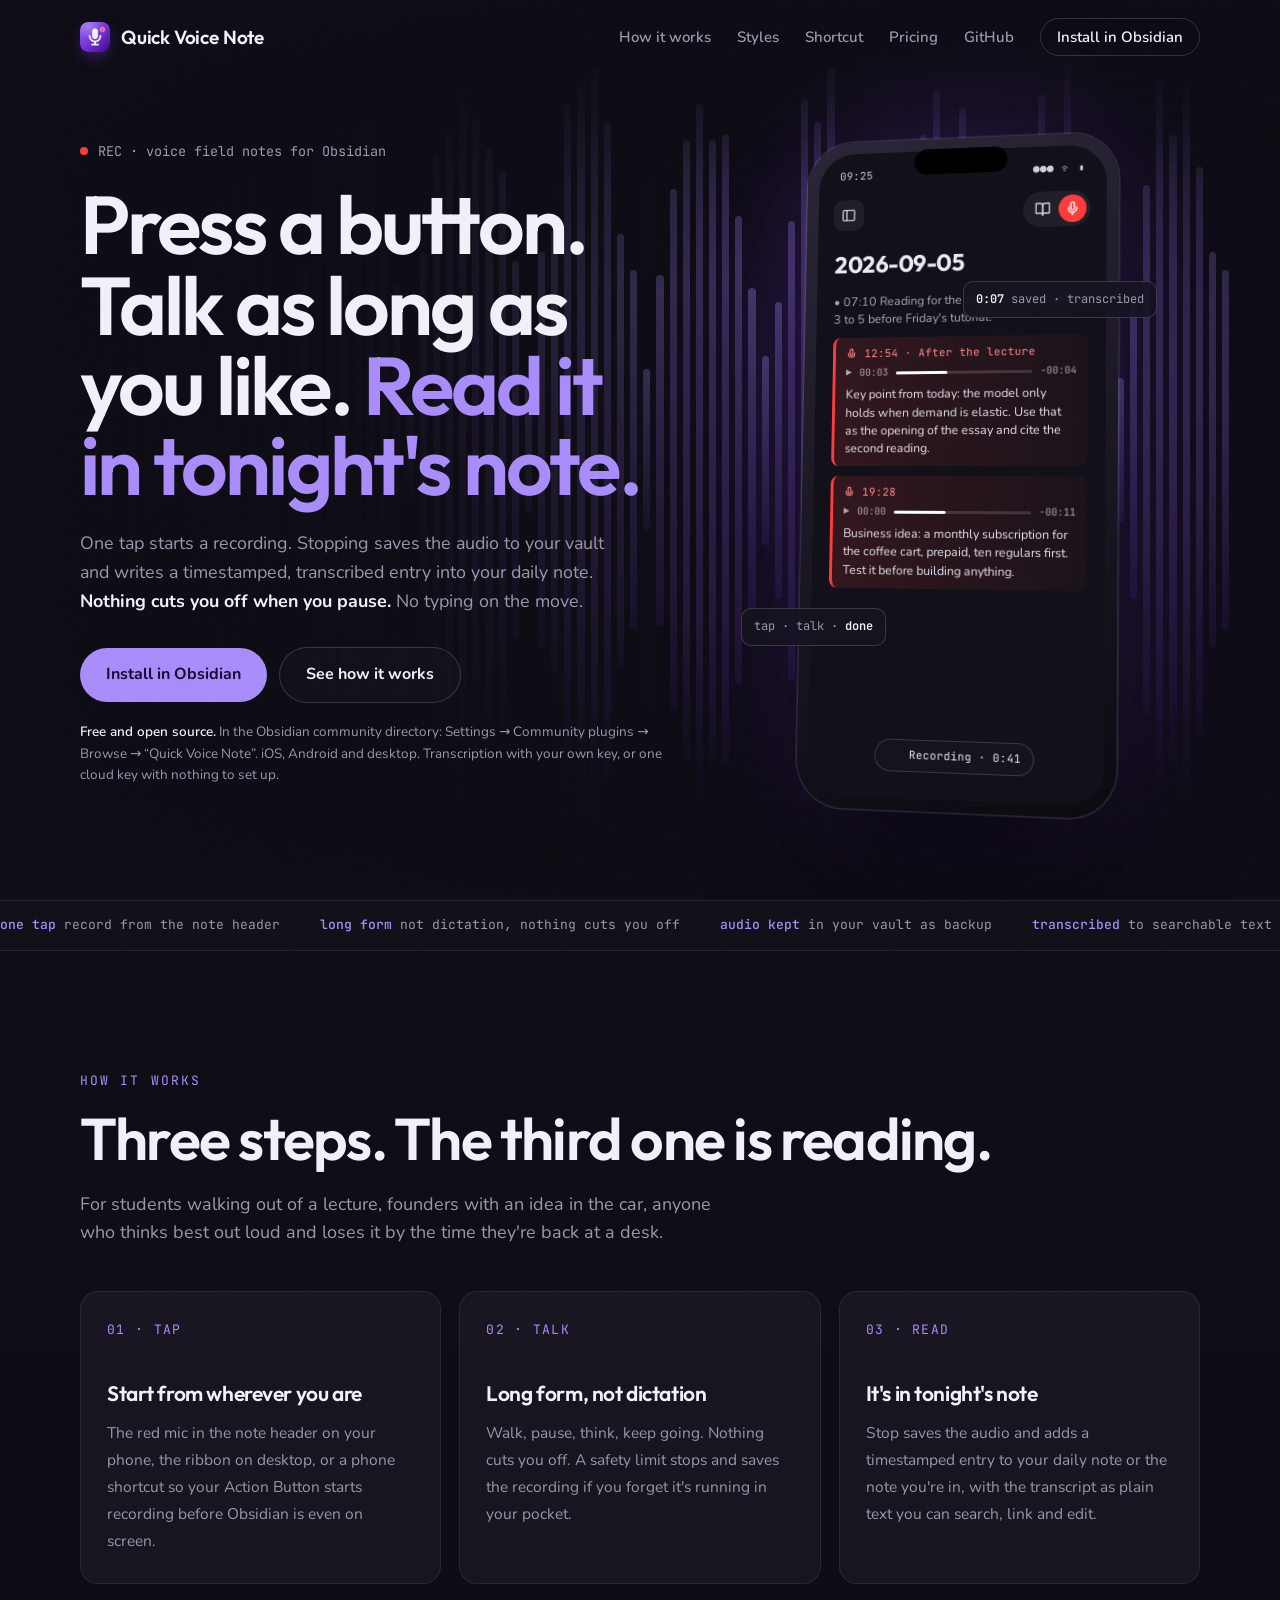
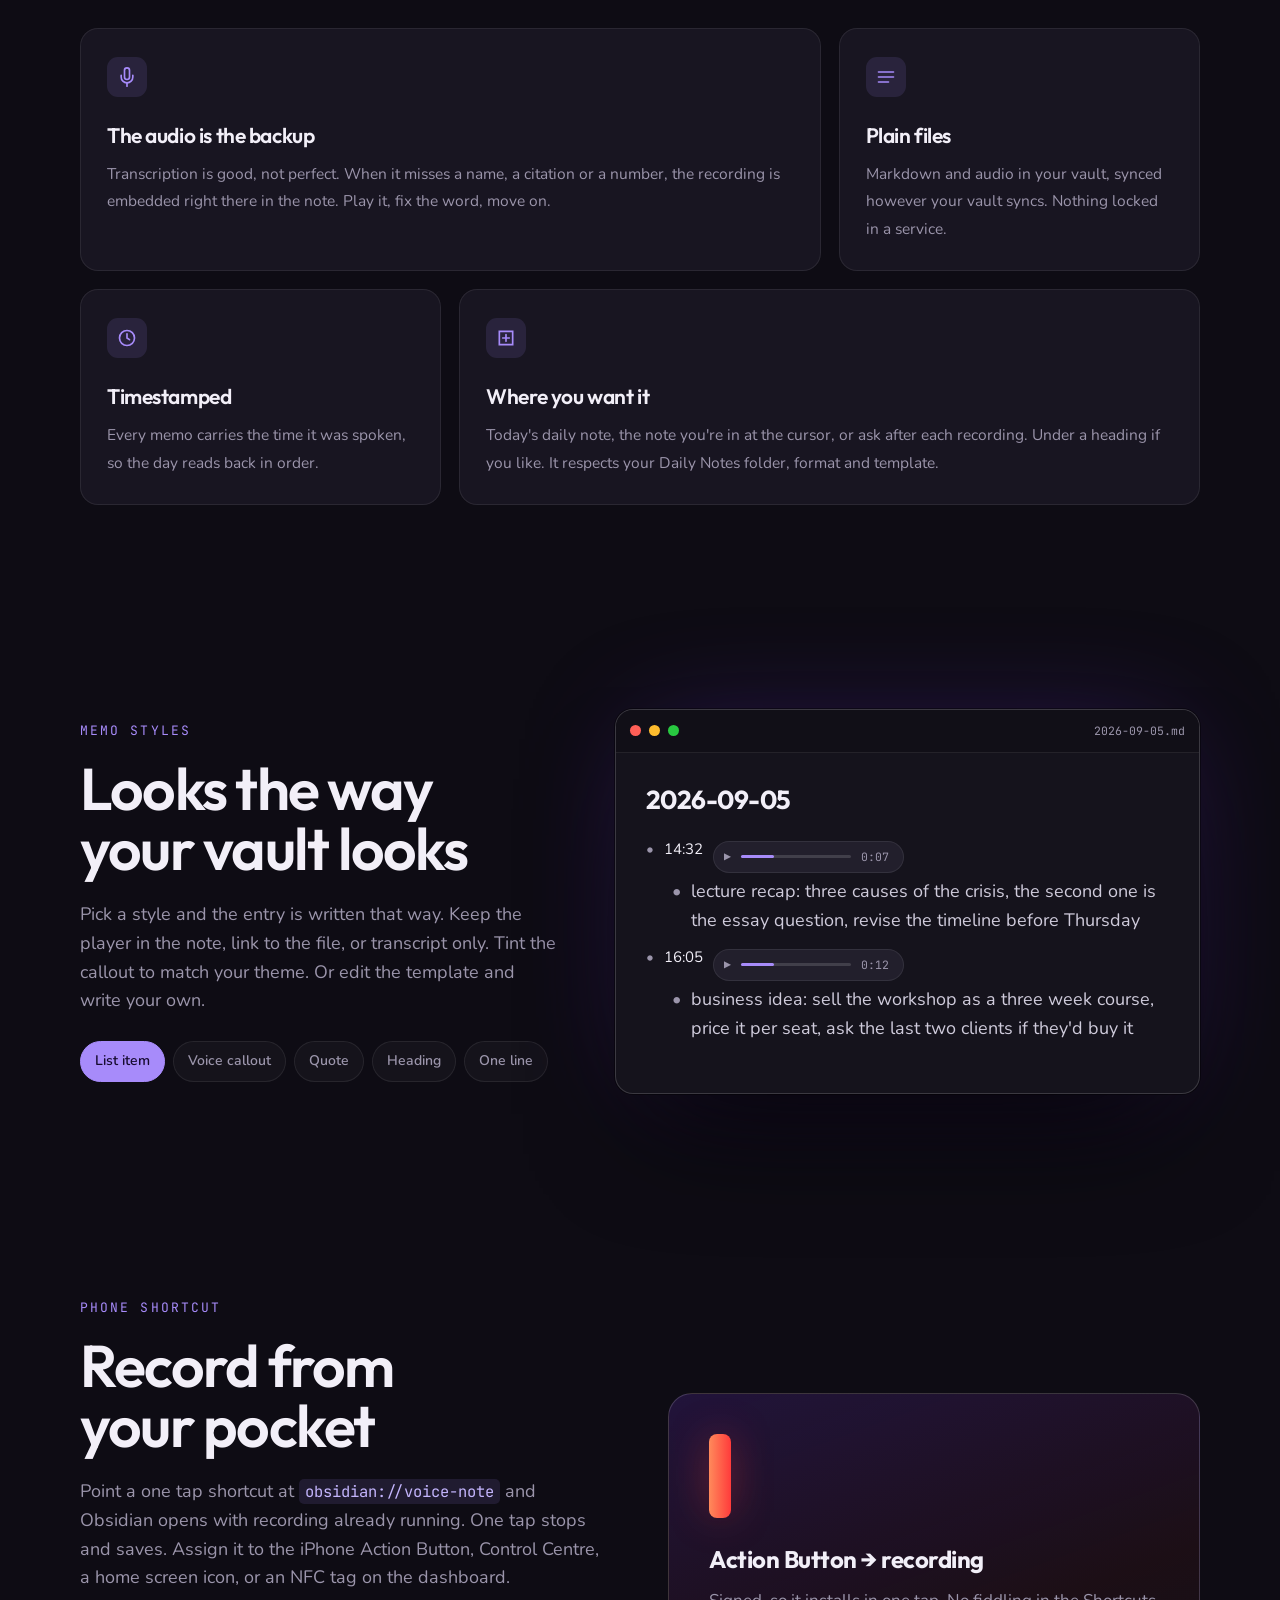
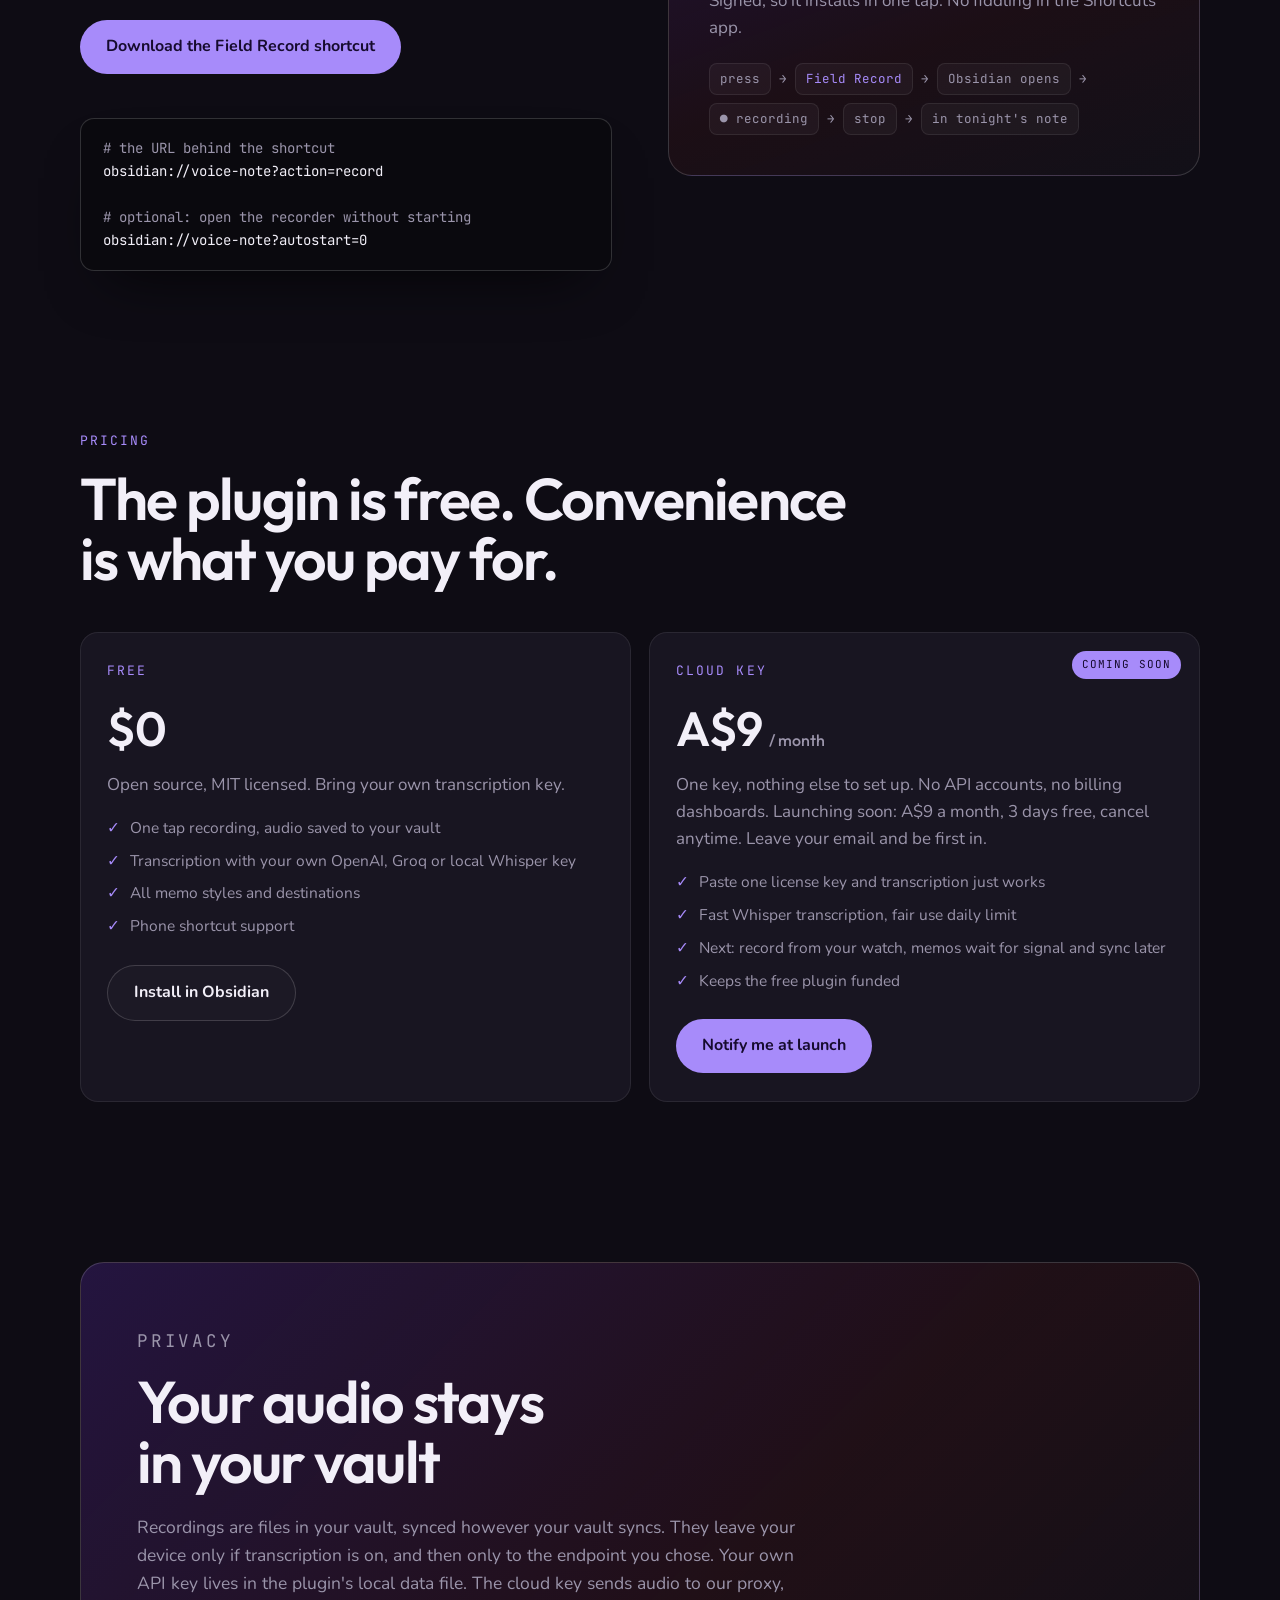
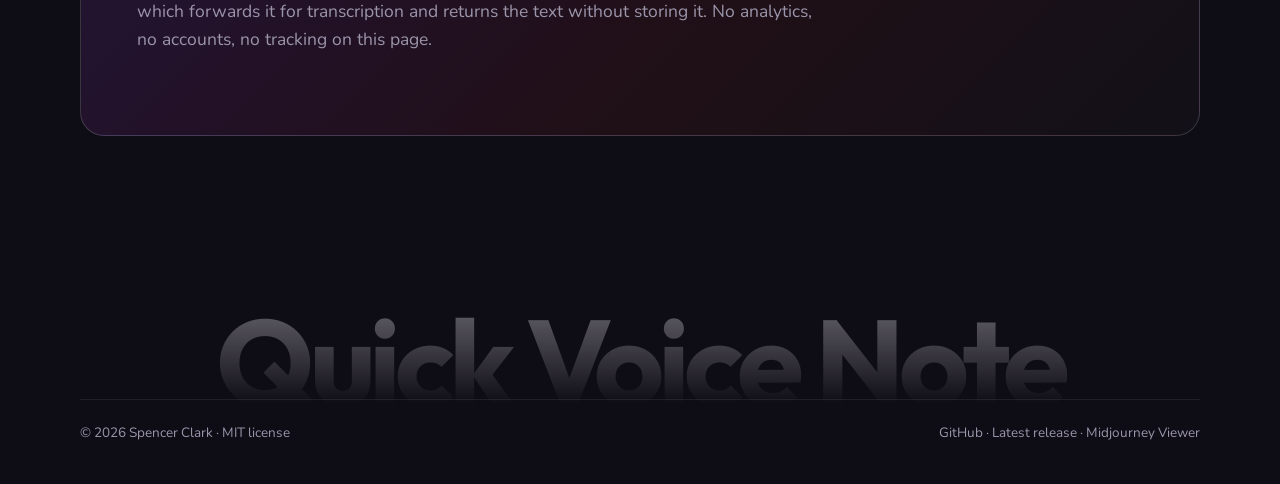
==== docs/index.html @ 40654254 "0.6.9: Cloud key shown as launching soon with a notify me signup Until the store is approved the tri" ====
<!doctype html>
<html lang="en">
<head>
<meta charset="utf-8">
<meta name="viewport" content="width=device-width, initial-scale=1">
<title>Quick Voice Note for Obsidian</title>
<meta name="description" content="Press a button, talk as long as you like, read it in tonight's note. Quick Voice Note records long voice memos into your Obsidian vault and turns them into readable text. For lecture recaps, study notes, business ideas and every thought that arrives away from your desk.">
<link rel="canonical" href="https://quickvoicenote.com/">
<link rel="icon" href="img/icon-64.png" type="image/png">
<link rel="apple-touch-icon" href="img/icon-256.png">
<meta property="og:title" content="Quick Voice Note">
<meta property="og:description" content="Press a button. Talk as long as you like. Read it in tonight's note. Voice field notes for Obsidian.">
<meta property="og:url" content="https://quickvoicenote.com/">
<meta property="og:image" content="https://quickvoicenote.com/img/icon-512.png">
<meta property="og:type" content="website">
<meta name="theme-color" content="#0e0c14">
<link rel="preconnect" href="https://fonts.googleapis.com">
<link rel="preconnect" href="https://fonts.gstatic.com" crossorigin>
<link rel="stylesheet" href="https://fonts.googleapis.com/css2?family=Outfit:wght@500;600;700&family=Nunito:wght@400;600;700&family=JetBrains+Mono:wght@400;500&display=swap">
<style>
  :root {
    --ground: #0e0c14; --ground-2: #16131f;
    --surface: rgba(30, 26, 40, .72);
    --line: rgba(255,255,255,.08); --line-strong: rgba(255,255,255,.16);
    --text: #f2eff8; --muted: #9b95ab;
    --accent: #a78bfa; --accent-2: #c4b5fd; --accent-ink: #160b2e;
    --violet: #7c3aed; --rec: #ff3b3b; --rec-soft: rgba(255,59,59,.14);
    --chip: #f0b8c4; --chip-bg: rgba(240,184,196,.10);
    --display: "Outfit", "Nunito", system-ui, sans-serif;
    --body: "Nunito", system-ui, sans-serif;
    --mono: "JetBrains Mono", ui-monospace, monospace;
    --ease: cubic-bezier(.16, 1, .3, 1);
  }
  * { box-sizing: border-box; }
  html { scroll-behavior: smooth; }
  body { margin: 0; background: var(--ground); color: var(--text); font-family: var(--body); font-size: 17px; line-height: 1.6; overflow-x: hidden; }
  a { color: var(--accent); text-underline-offset: 3px; }
  a:focus-visible, button:focus-visible { outline: 2px solid var(--accent); outline-offset: 3px; border-radius: 2px; }
  ::selection { background: var(--accent); color: var(--accent-ink); }
  .wrap { width: min(1120px, 100% - 48px); margin: 0 auto; }
  code { font-family: var(--mono); font-size: .86em; color: var(--accent-2); background: rgba(167,139,250,.12); padding: 2px 6px; border-radius: 5px; }

  .grain { position: fixed; inset: -50%; width: 200%; height: 200%; pointer-events: none; z-index: 60; opacity: .06; mix-blend-mode: overlay;
    background-image: url("data:image/svg+xml,%3Csvg xmlns='http://www.w3.org/2000/svg' width='300' height='300'%3E%3Cfilter id='n'%3E%3CfeTurbulence type='fractalNoise' baseFrequency='.9' numOctaves='2' stitchTiles='stitch'/%3E%3C/filter%3E%3Crect width='100%25' height='100%25' filter='url(%23n)'/%3E%3C/svg%3E");
    animation: grain 1.2s steps(6) infinite; }
  @keyframes grain { 0% { transform: translate(0,0) } 20% { transform: translate(-3%,2%) } 40% { transform: translate(2%,-4%) } 60% { transform: translate(-4%,-1%) } 80% { transform: translate(3%,3%) } 100% { transform: translate(0,0) } }
  .glow { position: fixed; left: 0; top: 0; width: 760px; height: 760px; pointer-events: none; z-index: 0; border-radius: 50%;
    background: radial-gradient(closest-side, rgba(124,58,237,.16), rgba(124,58,237,.05) 45%, transparent 70%); will-change: transform; }

  nav { position: fixed; top: 0; left: 0; right: 0; z-index: 50; padding: 22px 0; transition: padding .3s var(--ease), background .3s; }
  nav.scrolled { padding: 12px 0; background: rgba(14,12,20,.72); backdrop-filter: blur(14px); -webkit-backdrop-filter: blur(14px); border-bottom: 1px solid var(--line); }
  nav .wrap { display: flex; justify-content: space-between; align-items: center; gap: 16px; }
  .mark { display: flex; align-items: center; gap: 11px; font-family: var(--display); font-weight: 600; font-size: 19px; color: var(--text); text-decoration: none; letter-spacing: -0.01em; }
  .mark img { width: 30px; height: 30px; border-radius: 8px; box-shadow: 0 6px 18px -6px rgba(124,58,237,.8); }
  nav ul { display: flex; gap: 26px; margin: 0; padding: 0; list-style: none; font-size: 15px; font-weight: 600; }
  nav ul a { color: var(--muted); text-decoration: none; transition: color .2s; }
  nav ul a:hover { color: var(--text); }
  nav ul .cta a { color: var(--text); border: 1px solid var(--line-strong); padding: 8px 16px; border-radius: 999px; }
  @media (max-width: 720px) { nav ul li:not(.cta) { display: none; } }

  /* ---- hero ---- */
  .hero { position: relative; min-height: 100svh; display: grid; align-items: center; overflow: hidden; padding: 120px 0 80px; isolation: isolate; }
  .hero .wrap { position: relative; z-index: 3; display: grid; grid-template-columns: 1.1fr .9fr; gap: 40px; align-items: center; }
  .promptbar { display: flex; align-items: center; gap: 10px; font-family: var(--mono); font-size: 13.5px; color: var(--muted); margin: 0 0 22px; opacity: 0; animation: fade 1s var(--ease) .1s forwards; }
  .promptbar .dot { width: 8px; height: 8px; border-radius: 50%; background: var(--rec); box-shadow: 0 0 0 0 rgba(255,59,59,.6); animation: pulse 1.6s ease-out infinite; }
  @keyframes pulse { 70% { box-shadow: 0 0 0 10px rgba(255,59,59,0); } 100% { box-shadow: 0 0 0 0 rgba(255,59,59,0); } }
  h1 { font-family: var(--display); font-weight: 600; letter-spacing: -0.035em; font-size: clamp(42px, 6.4vw, 84px); line-height: .98; margin: 0 0 24px; text-wrap: balance; }
  h1 .w { display: inline-block; opacity: 0; transform: translateY(.6em) rotate(2deg); transform-origin: 0 100%; animation: word .9s var(--ease) forwards; }
  h1 .w.v { color: var(--accent); }
  @keyframes word { to { opacity: 1; transform: none; } }
  @keyframes fade { to { opacity: 1; } }
  .lede { max-width: 30em; color: var(--muted); font-size: clamp(17px, 1.4vw, 20px); margin: 0 0 32px; opacity: 0; animation: fade 1s var(--ease) .6s forwards; }
  .lede strong { color: var(--text); font-weight: 700; }
  .cta-row { display: flex; flex-wrap: wrap; gap: 12px; align-items: center; opacity: 0; animation: fade 1s var(--ease) .75s forwards; }
  .btn { position: relative; display: inline-flex; align-items: center; gap: 10px; text-decoration: none; border-radius: 999px; padding: 14px 26px; font-weight: 700; font-size: 16px; transition: background .2s, color .2s, border-color .2s, box-shadow .3s, transform .3s var(--ease); }
  .btn:hover { transform: translateY(-1px); }
  .btn-accent { background: var(--accent); color: var(--accent-ink); }
  .btn-accent:hover { background: var(--accent-2); box-shadow: 0 10px 40px -10px rgba(167,139,250,.7); }
  .btn-ghost { color: var(--text); border: 1px solid var(--line-strong); background: rgba(255,255,255,.02); }
  .btn-ghost:hover { border-color: rgba(255,255,255,.35); background: rgba(255,255,255,.05); }
  .hero-note { margin-top: 18px; font-size: 13.5px; color: var(--muted); opacity: 0; animation: fade 1s var(--ease) 1s forwards; }
  .hero-note b { color: var(--text); font-weight: 600; }

  /* waveform backdrop */
  .wave { position: absolute; inset: 0; z-index: 1; pointer-events: none; display: flex; align-items: center; gap: 6px; padding: 0 4vw; opacity: .55;
    -webkit-mask-image: radial-gradient(ellipse 75% 65% at 62% 50%, #000 30%, transparent 78%); mask-image: radial-gradient(ellipse 75% 65% at 62% 50%, #000 30%, transparent 78%); }
  .wave i { flex: 1; height: 12%; border-radius: 999px; background: linear-gradient(180deg, rgba(167,139,250,.9), rgba(124,58,237,.35)); transform-origin: center; animation: bar 2.4s ease-in-out infinite; }
  @keyframes bar { 0%, 100% { transform: scaleY(.3); } 50% { transform: scaleY(1); } }
  .hero-fade { position: absolute; inset: 0; z-index: 2; pointer-events: none;
    background: linear-gradient(90deg, var(--ground) 0%, rgba(14,12,20,.92) 30%, rgba(14,12,20,.3) 60%, rgba(14,12,20,.1) 100%), linear-gradient(180deg, var(--ground) 0%, transparent 20%, transparent 78%, var(--ground) 100%); }

  /* phone */
  .phone-wrap { position: relative; justify-self: center; opacity: 0; animation: fade 1.2s var(--ease) .5s forwards; }
  .phone { position: relative; width: 320px; aspect-ratio: 9 / 19; border-radius: 48px; padding: 12px; background: linear-gradient(160deg, #2a2536, #0b0a10);
    box-shadow: 0 0 0 1.5px rgba(255,255,255,.12), 0 80px 140px -50px rgba(0,0,0,.95), 0 0 160px -40px rgba(124,58,237,.55);
    transform: perspective(1400px) rotateY(-10deg) rotateX(4deg); transition: transform 1s var(--ease); }
  .phone-wrap:hover .phone { transform: perspective(1400px) rotateY(0) rotateX(0); }
  .screen { position: absolute; inset: 12px; border-radius: 38px; overflow: hidden; background: #111018; color: #ece9f4; font-size: 13px; line-height: 1.45; }
  .notch { position: absolute; top: 10px; left: 50%; transform: translateX(-50%); width: 96px; height: 26px; border-radius: 999px; background: #000; z-index: 3; }
  .status { display: flex; justify-content: space-between; padding: 16px 22px 0; font-family: var(--mono); font-size: 11px; color: #cfcbdb; }
  .bar2 { display: flex; justify-content: space-between; align-items: center; padding: 14px 16px 6px; }
  .bar2 .sq { width: 32px; height: 32px; border-radius: 10px; background: rgba(255,255,255,.06); display: grid; place-items: center; color: #cfcbdb; }
  .bar2 .pill { display: flex; align-items: center; gap: 8px; padding: 4px 4px 4px 12px; border-radius: 999px; background: rgba(255,255,255,.06); }
  .bar2 .pill svg { width: 16px; height: 16px; color: #cfcbdb; }
  .bar2 .mic { width: 28px; height: 28px; border-radius: 50%; background: var(--rec); display: grid; place-items: center; box-shadow: 0 0 0 0 rgba(255,59,59,.55); animation: pulse 1.8s ease-out infinite; }
  .bar2 .mic svg { width: 14px; height: 14px; color: #fff; }
  .note { padding: 6px 18px 20px; }
  .note h4 { font-family: var(--display); font-size: 24px; margin: 4px 0 12px; letter-spacing: -0.02em; }
  .line { color: #a9a4b8; font-size: 12.5px; margin-bottom: 8px; }
  .memo { border-left: 3px solid var(--rec); background: linear-gradient(90deg, rgba(255,59,59,.14), rgba(255,59,59,.04)); border-radius: 8px; padding: 9px 11px; margin: 10px 0; }
  .memo .t { display: flex; gap: 8px; align-items: center; font-family: var(--mono); font-size: 11px; color: #ff8a8a; margin-bottom: 4px; }
  .memo .t svg { width: 11px; height: 11px; }
  .player { display: flex; align-items: center; gap: 8px; font-family: var(--mono); font-size: 10px; color: #a9a4b8; margin: 4px 0 6px; }
  .player .trk { flex: 1; height: 3px; border-radius: 2px; background: rgba(255,255,255,.14); position: relative; }
  .player .trk::before { content: ""; position: absolute; left: 0; top: 0; bottom: 0; width: 38%; background: #fff; border-radius: 2px; }
  .memo p { margin: 0; font-size: 12.5px; color: #e6e2f0; }
  .toast { position: absolute; left: 50%; bottom: 26px; transform: translateX(-50%); white-space: nowrap; font-family: var(--mono); font-size: 11px; color: #ece9f4; background: rgba(20,18,28,.9); border: 1px solid var(--line-strong); padding: 7px 12px; border-radius: 999px; backdrop-filter: blur(8px); display: flex; gap: 8px; align-items: center; }
  .toast .eq { display: inline-flex; gap: 2px; align-items: flex-end; height: 10px; }
  .toast .eq i { width: 2px; background: var(--rec); border-radius: 1px; animation: eq .8s ease-in-out infinite; }
  .toast .eq i:nth-child(2) { animation-delay: .15s } .toast .eq i:nth-child(3) { animation-delay: .3s } .toast .eq i:nth-child(4) { animation-delay: .45s }
  @keyframes eq { 0%, 100% { height: 3px } 50% { height: 10px } }
  .float { position: absolute; z-index: 2; font-family: var(--mono); font-size: 12px; color: var(--muted); background: rgba(22,19,31,.85); border: 1px solid var(--line-strong); padding: 8px 12px; border-radius: 10px; backdrop-filter: blur(10px); box-shadow: 0 20px 40px -20px rgba(0,0,0,.8); animation: bob 6s ease-in-out infinite; }
  .float b { color: var(--text); font-weight: 600; }
  .float.a { right: -40px; top: 22%; animation-delay: -2s; }
  .float.b { left: -56px; bottom: 24%; }
  @keyframes bob { 50% { transform: translateY(-8px); } }

  .ticker { position: relative; z-index: 3; border-top: 1px solid var(--line); border-bottom: 1px solid var(--line); background: rgba(255,255,255,.015); overflow: hidden; padding: 14px 0; }
  .ticker .track { display: flex; gap: 40px; width: max-content; animation: ticker 44s linear infinite; }
  .ticker:hover .track { animation-play-state: paused; }
  .ticker span { font-family: var(--mono); font-size: 13px; color: var(--muted); white-space: nowrap; }
  .ticker span b { color: var(--accent); font-weight: 500; }
  @keyframes ticker { to { transform: translateX(-50%); } }

  section { position: relative; z-index: 3; padding: 120px 0 40px; }
  .kicker { font-family: var(--mono); font-size: 13px; letter-spacing: .16em; text-transform: uppercase; color: var(--accent); margin: 0 0 16px; }
  h2 { font-family: var(--display); font-weight: 600; letter-spacing: -0.03em; font-size: clamp(34px, 4.6vw, 60px); line-height: 1.02; margin: 0 0 22px; text-wrap: balance; }
  .sub { color: var(--muted); max-width: 36em; font-size: 18px; margin: 0; }
  .reveal { opacity: 0; transform: translateY(28px); transition: opacity .9s var(--ease), transform .9s var(--ease); }
  .reveal.in { opacity: 1; transform: none; }
  .reveal[data-delay="1"] { transition-delay: .1s } .reveal[data-delay="2"] { transition-delay: .2s } .reveal[data-delay="3"] { transition-delay: .3s } .reveal[data-delay="4"] { transition-delay: .4s }

  .card { position: relative; padding: 28px 26px; border-radius: 18px; background: var(--surface); border: 1px solid var(--line); backdrop-filter: blur(12px); -webkit-backdrop-filter: blur(12px); overflow: hidden; transition: transform .5s var(--ease); }
  .card::before { content: ""; position: absolute; inset: -1px; border-radius: inherit; padding: 1px; pointer-events: none;
    background: linear-gradient(140deg, rgba(167,139,250,.8), transparent 40%, transparent 60%, rgba(255,59,59,.5));
    -webkit-mask: linear-gradient(#000 0 0) content-box, linear-gradient(#000 0 0); -webkit-mask-composite: xor; mask-composite: exclude; opacity: 0; transition: opacity .4s; }
  .card:hover { transform: translateY(-4px); }
  .card:hover::before { opacity: 1; }
  .card .ico { width: 40px; height: 40px; border-radius: 11px; display: grid; place-items: center; background: rgba(167,139,250,.12); color: var(--accent); margin-bottom: 22px; }
  .card .ico svg { width: 20px; height: 20px; }
  .card b { display: block; font-family: var(--display); font-weight: 600; font-size: 21px; letter-spacing: -0.02em; margin-bottom: 8px; }
  .card span { color: var(--muted); font-size: 15.5px; }
  .features { display: grid; grid-template-columns: repeat(3, 1fr); gap: 18px; margin-top: 44px; }
  .features .card.wide { grid-column: span 2; }

  /* styles showcase */
  .showcase { display: grid; grid-template-columns: .9fr 1.1fr; gap: 56px; align-items: center; margin-top: 44px; }
  .tabs { display: flex; flex-wrap: wrap; gap: 8px; margin: 26px 0 0; padding: 0; list-style: none; }
  .tabs button { font: inherit; font-weight: 600; font-size: 14px; color: var(--muted); background: rgba(255,255,255,.03); border: 1px solid var(--line); padding: 8px 14px; border-radius: 999px; cursor: pointer; transition: all .2s; }
  .tabs button:hover { color: var(--text); border-color: var(--line-strong); }
  .tabs button.on { color: var(--accent-ink); background: var(--accent); border-color: var(--accent); }
  .app { position: relative; border-radius: 18px; overflow: hidden; background: #15131c; border: 1px solid var(--line-strong);
    box-shadow: 0 60px 120px -40px rgba(0,0,0,.9), 0 0 0 1px rgba(0,0,0,.4), 0 0 120px -30px rgba(124,58,237,.35);
    transform: perspective(1400px) rotateY(-6deg) rotateX(2deg); transition: transform 1s var(--ease); }
  .app:hover { transform: perspective(1400px) rotateY(0) rotateX(0); }
  .app .bar { display: flex; align-items: center; gap: 8px; padding: 12px 14px; border-bottom: 1px solid var(--line); background: #110f17; }
  .app .bar i { width: 11px; height: 11px; border-radius: 50%; display: block; }
  .app .bar i:nth-child(1) { background: #ff5f57 } .app .bar i:nth-child(2) { background: #febc2e } .app .bar i:nth-child(3) { background: #28c840 }
  .app .bar span { margin-left: auto; font-family: var(--mono); font-size: 11.5px; color: var(--muted); }
  .app .doc { padding: 26px 30px 30px; min-height: 340px; font-size: 15px; line-height: 1.6; }
  .app .doc h5 { font-family: var(--display); font-size: 26px; margin: 0 0 16px; letter-spacing: -0.02em; }
  .pane { display: none; } .pane.on { display: block; animation: fade .5s var(--ease) forwards; }
  .li { display: flex; gap: 10px; } .li::before { content: "•"; color: var(--muted); }
  .li.sub { margin-left: 26px; color: #cfcbdb; }
  .aud { display: inline-flex; align-items: center; gap: 10px; background: #221f2c; border: 1px solid var(--line); border-radius: 999px; padding: 6px 14px 6px 10px; font-family: var(--mono); font-size: 11.5px; color: var(--muted); vertical-align: middle; margin: 4px 0; }
  .aud .trk { width: 110px; height: 3px; border-radius: 2px; background: rgba(255,255,255,.14); position: relative; }
  .aud .trk::before { content: ""; position: absolute; left: 0; top: 0; bottom: 0; width: 30%; background: var(--accent); border-radius: 2px; }
  .callout { border-left: 3px solid var(--rec); background: var(--rec-soft); border-radius: 8px; padding: 12px 16px; }
  .callout .ct { display: flex; align-items: center; gap: 8px; color: #ff8a8a; font-weight: 700; margin-bottom: 6px; }
  .callout .ct svg { width: 16px; height: 16px; }
  .quote { border-left: 3px solid var(--accent); padding-left: 16px; color: #d6d2e2; }
  .hd { font-family: var(--display); font-size: 20px; margin: 0 0 8px; }
  .muted { color: var(--muted); }

  .steps { display: grid; grid-template-columns: repeat(3, 1fr); gap: 18px; margin-top: 44px; }
  .steps .n { font-family: var(--mono); font-size: 13px; color: var(--accent); letter-spacing: .1em; margin-bottom: 36px; }
  pre { margin: 44px 0 0; background: #0a090e; border: 1px solid var(--line-strong); border-radius: 14px; padding: 18px 22px; overflow-x: auto; font-family: var(--mono); font-size: 14px; line-height: 1.65; color: var(--text); box-shadow: 0 30px 60px -30px rgba(0,0,0,.8); }
  pre .c { color: var(--muted); } pre .k { color: var(--accent-2); }

  /* shortcut */
  .split { display: grid; grid-template-columns: 1fr 1fr; gap: 56px; align-items: center; margin-top: 44px; }
  .button-card { position: relative; border-radius: 24px; padding: 40px; background: linear-gradient(160deg, rgba(124,58,237,.18), rgba(255,59,59,.06) 60%, rgba(255,255,255,.02)); border: 1px solid var(--line-strong); overflow: hidden; }
  .button-card .ab { width: 22px; height: 84px; border-radius: 8px; background: linear-gradient(90deg, #ff8a5b, #ff3b3b); box-shadow: 0 0 40px -6px rgba(255,59,59,.8); margin-bottom: 22px; }
  .button-card b { display: block; font-family: var(--display); font-size: 24px; letter-spacing: -0.02em; margin-bottom: 8px; }
  .button-card p { color: var(--muted); margin: 0 0 22px; }
  .chain { display: flex; flex-wrap: wrap; gap: 8px; align-items: center; font-family: var(--mono); font-size: 12.5px; color: var(--muted); }
  .chain span { background: rgba(255,255,255,.04); border: 1px solid var(--line); padding: 5px 10px; border-radius: 8px; }
  .chain em { font-style: normal; color: var(--accent); }

  /* pricing */
  .plans { display: grid; grid-template-columns: 1fr 1fr; gap: 18px; margin-top: 44px; }
  .plan .price { font-family: var(--display); font-size: 48px; font-weight: 600; letter-spacing: -0.03em; margin: 8px 0 4px; }
  .plan .price small { font-size: 16px; font-weight: 500; color: var(--muted); letter-spacing: 0; }
  .plan ul { padding-left: 0; list-style: none; margin: 18px 0 26px; color: var(--muted); font-size: 15.5px; }
  .plan li { display: flex; gap: 10px; margin: 8px 0; }
  .plan li::before { content: "✓"; color: var(--accent); font-weight: 700; }
  .plan.soon::before { opacity: 1; }
  .badge, .card span.badge { position: absolute; top: 18px; right: 18px; font-family: var(--mono); font-size: 11px; letter-spacing: .1em; text-transform: uppercase; color: var(--accent-ink); background: var(--accent); padding: 5px 10px; border-radius: 999px; }

  .support { position: relative; overflow: hidden; border-radius: 24px; padding: 64px 56px; background: linear-gradient(135deg, rgba(124,58,237,.2), rgba(255,59,59,.08) 60%, rgba(255,255,255,.02)); border: 1px solid var(--line-strong); }
  .support .inner { max-width: 40em; position: relative; }
  .support p { color: var(--muted); font-size: 17.5px; }

  footer { position: relative; z-index: 3; margin-top: 120px; padding: 0 0 40px; overflow: hidden; }
  footer .big { font-family: var(--display); font-weight: 700; letter-spacing: -0.05em; line-height: .85; font-size: clamp(40px, 9.5vw, 150px); margin: 0; white-space: nowrap; text-align: center;
    background: linear-gradient(180deg, rgba(242,239,248,.35), rgba(242,239,248,0) 92%); -webkit-background-clip: text; background-clip: text; color: transparent; transform: translateY(14%); }
  footer .row { display: flex; flex-wrap: wrap; gap: 8px 28px; justify-content: space-between; color: var(--muted); font-size: 13.5px; border-top: 1px solid var(--line); padding-top: 22px; }
  footer a { color: var(--muted); text-decoration: none; }
  footer a:hover { color: var(--text); }

  @media (max-width: 900px) {
    .hero .wrap { grid-template-columns: 1fr; gap: 56px; }
    .phone { transform: none; width: 280px; }
    .float.a { right: -8px; } .float.b { left: -8px; }
    .features, .steps, .plans { grid-template-columns: 1fr; }
    .features .card.wide { grid-column: auto; }
    .showcase, .split { grid-template-columns: 1fr; gap: 40px; }
    .app { transform: none; }
    .support { padding: 44px 28px; }
    .hero-fade { background: linear-gradient(180deg, var(--ground) 0%, rgba(14,12,20,.85) 40%, rgba(14,12,20,.8) 100%); }
  }
  @media (prefers-reduced-motion: reduce) {
    html { scroll-behavior: auto; }
    .grain, .ticker .track, .wave i, .toast .eq i, .float, .promptbar .dot, .bar2 .mic { animation: none !important; }
    h1 .w, .promptbar, .lede, .cta-row, .hero-note, .phone-wrap { animation: none !important; opacity: 1; transform: none; }
    .reveal { opacity: 1; transform: none; transition: none; }
    .glow { display: none !important; }
    .phone, .app { transform: none; }
  }
</style>
</head>
<body>
<div class="grain" aria-hidden="true"></div>
<div class="glow" id="glow" aria-hidden="true"></div>

<nav id="nav">
  <div class="wrap">
    <a class="mark" href="./"><img src="img/icon-64.png" alt="" width="30" height="30">Quick Voice Note</a>
    <ul>
      <li><a href="#how">How it works</a></li>
      <li><a href="#styles">Styles</a></li>
      <li><a href="#shortcut">Shortcut</a></li>
      <li><a href="#pricing">Pricing</a></li>
      <li><a href="https://github.com/spencer1975/quick-voice-note">GitHub</a></li>
      <li class="cta"><a href="obsidian://show-plugin?id=quick-voice-note">Install in Obsidian</a></li>
    </ul>
  </div>
</nav>

<header class="hero">
  <div class="wave" id="wave" aria-hidden="true"></div>
  <div class="hero-fade" aria-hidden="true"></div>
  <div class="wrap">
    <div class="hero-copy">
      <p class="promptbar"><span class="dot"></span> REC · voice field notes for Obsidian</p>
      <h1 id="headline">Press a button. Talk as long as you like. <span class="v">Read it in tonight's note.</span></h1>
      <p class="lede">One tap starts a recording. Stopping saves the audio to your vault and writes a timestamped, transcribed entry into your daily note. <strong>Nothing cuts you off when you pause.</strong> No typing on the move.</p>
      <div class="cta-row">
        <a class="btn btn-accent" href="obsidian://show-plugin?id=quick-voice-note">Install in Obsidian</a>
        <a class="btn btn-ghost" href="#how">See how it works</a>
      </div>
      <p class="hero-note"><b>Free and open source.</b> In the Obsidian community directory: Settings → Community plugins → Browse → “Quick Voice Note”. iOS, Android and desktop. Transcription with your own key, or one cloud key with nothing to set up.</p>
    </div>

    <div class="phone-wrap" aria-label="A daily note in Obsidian on a phone, recording in progress">
      <div class="float a"><b>0:07</b> saved · transcribed</div>
      <div class="float b">tap · talk · <b>done</b></div>
      <div class="phone">
        <div class="notch"></div>
        <div class="screen">
          <div class="status"><span>09:25</span><span>●●● ᯤ ▮</span></div>
          <div class="bar2">
            <div class="sq"><svg width="16" height="16" viewBox="0 0 24 24" fill="none" stroke="currentColor" stroke-width="2"><rect x="3" y="4" width="18" height="16" rx="2"/><path d="M9 4v16"/></svg></div>
            <div class="pill">
              <svg viewBox="0 0 24 24" fill="none" stroke="currentColor" stroke-width="2" stroke-linecap="round" stroke-linejoin="round"><path d="M2 3h6a4 4 0 0 1 4 4v14a3 3 0 0 0-3-3H2z"/><path d="M22 3h-6a4 4 0 0 0-4 4v14a3 3 0 0 1 3-3h7z"/></svg>
              <span class="mic"><svg viewBox="0 0 24 24" fill="none" stroke="currentColor" stroke-width="2.4" stroke-linecap="round" stroke-linejoin="round"><path d="M12 1a3 3 0 0 0-3 3v8a3 3 0 0 0 6 0V4a3 3 0 0 0-3-3z"/><path d="M19 10v2a7 7 0 0 1-14 0v-2"/><line x1="12" y1="19" x2="12" y2="23"/></svg></span>
            </div>
          </div>
          <div class="note">
            <h4>2026-09-05</h4>
            <div class="line">• 07:10 Reading for the assignment: chapters 3 to 5 before Friday's tutorial.</div>
            <div class="memo">
              <div class="t"><svg viewBox="0 0 24 24" fill="none" stroke="currentColor" stroke-width="2.4" stroke-linecap="round"><path d="M12 1a3 3 0 0 0-3 3v8a3 3 0 0 0 6 0V4a3 3 0 0 0-3-3z"/><path d="M19 10v2a7 7 0 0 1-14 0v-2"/></svg>12:54 · After the lecture</div>
              <div class="player">▶ <span>00:03</span><span class="trk"></span><span>-00:04</span></div>
              <p>Key point from today: the model only holds when demand is elastic. Use that as the opening of the essay and cite the second reading.</p>
            </div>
            <div class="memo">
              <div class="t"><svg viewBox="0 0 24 24" fill="none" stroke="currentColor" stroke-width="2.4" stroke-linecap="round"><path d="M12 1a3 3 0 0 0-3 3v8a3 3 0 0 0 6 0V4a3 3 0 0 0-3-3z"/><path d="M19 10v2a7 7 0 0 1-14 0v-2"/></svg>19:28</div>
              <div class="player">▶ <span>00:00</span><span class="trk"></span><span>-00:11</span></div>
              <p>Business idea: a monthly subscription for the coffee cart, prepaid, ten regulars first. Test it before building anything.</p>
            </div>
          </div>
          <div class="toast"><span class="eq"><i></i><i></i><i></i><i></i></span> Recording · 0:41</div>
        </div>
      </div>
    </div>
  </div>
</header>

<div class="ticker" aria-hidden="true">
  <div class="track" id="track">
    <span><b>one tap</b> record from the note header</span>
    <span><b>long form</b> not dictation, nothing cuts you off</span>
    <span><b>audio kept</b> in your vault as backup</span>
    <span><b>transcribed</b> to searchable text</span>
    <span><b>your note</b> daily note or the one you're in</span>
    <span><b>shortcut</b> Action Button, NFC, home screen</span>
    <span><b>open source</b> MIT, plain markdown</span>
  </div>
</div>

<section id="how">
  <div class="wrap">
    <p class="kicker reveal">How it works</p>
    <h2 class="reveal" data-delay="1">Three steps. The third one is reading.</h2>
    <p class="sub reveal" data-delay="2">For students walking out of a lecture, founders with an idea in the car, anyone who thinks best out loud and loses it by the time they're back at a desk.</p>
    <div class="steps">
      <div class="card reveal" data-delay="1"><div class="n">01 · TAP</div><b>Start from wherever you are</b><span>The red mic in the note header on your phone, the ribbon on desktop, or a phone shortcut so your Action Button starts recording before Obsidian is even on screen.</span></div>
      <div class="card reveal" data-delay="2"><div class="n">02 · TALK</div><b>Long form, not dictation</b><span>Walk, pause, think, keep going. Nothing cuts you off. A safety limit stops and saves the recording if you forget it's running in your pocket.</span></div>
      <div class="card reveal" data-delay="3"><div class="n">03 · READ</div><b>It's in tonight's note</b><span>Stop saves the audio and adds a timestamped entry to your daily note or the note you're in, with the transcript as plain text you can search, link and edit.</span></div>
    </div>
    <div class="features">
      <div class="card wide reveal" data-delay="1">
        <div class="ico"><svg viewBox="0 0 24 24" fill="none" stroke="currentColor" stroke-width="2" stroke-linecap="round"><path d="M12 1a3 3 0 0 0-3 3v8a3 3 0 0 0 6 0V4a3 3 0 0 0-3-3z"/><path d="M19 10v2a7 7 0 0 1-14 0v-2"/><line x1="12" y1="19" x2="12" y2="23"/></svg></div>
        <b>The audio is the backup</b>
        <span>Transcription is good, not perfect. When it misses a name, a citation or a number, the recording is embedded right there in the note. Play it, fix the word, move on.</span>
      </div>
      <div class="card reveal" data-delay="2">
        <div class="ico"><svg viewBox="0 0 24 24" fill="none" stroke="currentColor" stroke-width="2" stroke-linecap="round"><path d="M3 12h18"/><path d="M3 6h18"/><path d="M3 18h12"/></svg></div>
        <b>Plain files</b>
        <span>Markdown and audio in your vault, synced however your vault syncs. Nothing locked in a service.</span>
      </div>
      <div class="card reveal" data-delay="1">
        <div class="ico"><svg viewBox="0 0 24 24" fill="none" stroke="currentColor" stroke-width="2" stroke-linecap="round"><circle cx="12" cy="12" r="9"/><path d="M12 7v5l3 2"/></svg></div>
        <b>Timestamped</b>
        <span>Every memo carries the time it was spoken, so the day reads back in order.</span>
      </div>
      <div class="card wide reveal" data-delay="2">
        <div class="ico"><svg viewBox="0 0 24 24" fill="none" stroke="currentColor" stroke-width="2" stroke-linecap="round"><path d="M4 4h16v16H4z"/><path d="M8 12h8M12 8v8"/></svg></div>
        <b>Where you want it</b>
        <span>Today's daily note, the note you're in at the cursor, or ask after each recording. Under a heading if you like. It respects your Daily Notes folder, format and template.</span>
      </div>
    </div>
  </div>
</section>

<section id="styles">
  <div class="wrap">
    <div class="showcase">
      <div>
        <p class="kicker reveal">Memo styles</p>
        <h2 class="reveal" data-delay="1">Looks the way your vault looks</h2>
        <p class="sub reveal" data-delay="2">Pick a style and the entry is written that way. Keep the player in the note, link to the file, or transcript only. Tint the callout to match your theme. Or edit the template and write your own.</p>
        <ul class="tabs reveal" data-delay="3" role="tablist">
          <li><button class="on" data-pane="p-list">List item</button></li>
          <li><button data-pane="p-callout">Voice callout</button></li>
          <li><button data-pane="p-quote">Quote</button></li>
          <li><button data-pane="p-heading">Heading</button></li>
          <li><button data-pane="p-line">One line</button></li>
        </ul>
      </div>
      <div class="app reveal" data-delay="2">
        <div class="bar"><i></i><i></i><i></i><span>2026-09-05.md</span></div>
        <div class="doc">
          <h5>2026-09-05</h5>
          <div class="pane on" id="p-list">
            <div class="li">14:32 <span class="aud">▶ <span class="trk"></span> 0:07</span></div>
            <div class="li sub">lecture recap: three causes of the crisis, the second one is the essay question, revise the timeline before Thursday</div>
            <div class="li" style="margin-top:10px">16:05 <span class="aud">▶ <span class="trk"></span> 0:12</span></div>
            <div class="li sub">business idea: sell the workshop as a three week course, price it per seat, ask the last two clients if they'd buy it</div>
          </div>
          <div class="pane" id="p-callout">
            <div class="callout">
              <div class="ct"><svg viewBox="0 0 24 24" fill="none" stroke="currentColor" stroke-width="2.4" stroke-linecap="round"><path d="M12 1a3 3 0 0 0-3 3v8a3 3 0 0 0 6 0V4a3 3 0 0 0-3-3z"/><path d="M19 10v2a7 7 0 0 1-14 0v-2"/></svg>14:32 · Lecture recap</div>
              <div><span class="aud">▶ <span class="trk"></span> 0:07</span></div>
              <div>lecture recap: three causes of the crisis, the second one is the essay question, revise the timeline before Thursday</div>
            </div>
            <p class="muted" style="margin:14px 0 0;font-size:13.5px">Colour and wash are yours to choose in settings.</p>
          </div>
          <div class="pane" id="p-quote">
            <div class="quote"><b>14:32</b> Lecture recap<br><span class="aud">▶ <span class="trk"></span> 0:07</span><br><br>lecture recap: three causes of the crisis, the second one is the essay question, revise the timeline before Thursday</div>
          </div>
          <div class="pane" id="p-heading">
            <p class="hd">14:32 Lecture recap</p>
            <div><span class="aud">▶ <span class="trk"></span> 0:07</span></div>
            <p style="margin:12px 0 0">lecture recap: three causes of the crisis, the second one is the essay question, revise the timeline before Thursday</p>
          </div>
          <div class="pane" id="p-line">
            <div class="li">14:32 lecture recap: three causes of the crisis, the second one is the essay question, revise the timeline before Thursday <a href="#" onclick="return false" style="text-decoration:none">[[Voice 14-32-10.m4a]]</a></div>
            <div class="li">16:05 business idea: sell the workshop as a three week course, price it per seat, ask the last two clients if they'd buy it <a href="#" onclick="return false" style="text-decoration:none">[[Voice 16-05-41.m4a]]</a></div>
          </div>
        </div>
      </div>
    </div>
  </div>
</section>

<section id="shortcut">
  <div class="wrap">
    <div class="split">
      <div>
        <p class="kicker reveal">Phone shortcut</p>
        <h2 class="reveal" data-delay="1">Record from your pocket</h2>
        <p class="sub reveal" data-delay="2">Point a one tap shortcut at <code>obsidian://voice-note</code> and Obsidian opens with recording already running. One tap stops and saves. Assign it to the iPhone Action Button, Control Centre, a home screen icon, or an NFC tag on the dashboard.</p>
        <div class="cta-row reveal" data-delay="3" style="opacity:1;animation:none;margin-top:28px">
          <a class="btn btn-accent" href="field-record.shortcut">Download the Field Record shortcut</a>
        </div>
        <pre class="reveal" data-delay="3"><span class="c"># the URL behind the shortcut</span>
obsidian://voice-note?action=record

<span class="c"># optional: open the recorder without starting</span>
obsidian://voice-note?autostart=0</pre>
      </div>
      <div class="button-card reveal" data-delay="2">
        <div class="ab" aria-hidden="true"></div>
        <b>Action Button → recording</b>
        <p>Signed, so it installs in one tap. No fiddling in the Shortcuts app.</p>
        <div class="chain"><span>press</span> → <span><em>Field Record</em></span> → <span>Obsidian opens</span> → <span>● recording</span> → <span>stop</span> → <span>in tonight's note</span></div>
      </div>
    </div>
  </div>
</section>

<section id="pricing">
  <div class="wrap">
    <p class="kicker reveal">Pricing</p>
    <h2 class="reveal" data-delay="1">The plugin is free. Convenience is what you pay for.</h2>
    <div class="plans">
      <div class="card plan reveal" data-delay="1">
        <p class="kicker" style="margin:0">Free</p>
        <div class="price">$0</div>
        <p class="muted" style="margin:0">Open source, MIT licensed. Bring your own transcription key.</p>
        <ul>
          <li>One tap recording, audio saved to your vault</li>
          <li>Transcription with your own OpenAI, Groq or local Whisper key</li>
          <li>All memo styles and destinations</li>
          <li>Phone shortcut support</li>
        </ul>
        <a class="btn btn-ghost" href="obsidian://show-plugin?id=quick-voice-note">Install in Obsidian</a>
      </div>
      <div class="card plan reveal" data-delay="2">
        <span class="badge">Coming soon</span>
        <p class="kicker" style="margin:0">Cloud key</p>
        <div class="price">A$9 <small>/ month</small></div>
        <p class="muted" style="margin:0">One key, nothing else to set up. No API accounts, no billing dashboards. Launching soon: A$9 a month, 3 days free, cancel anytime. Leave your email and be first in.</p>
        <ul>
          <li>Paste one license key and transcription just works</li>
          <li>Fast Whisper transcription, fair use daily limit</li>
          <li>Next: record from your watch, memos wait for signal and sync later</li>
          <li>Keeps the free plugin funded</li>
        </ul>
        <a class="btn btn-accent" href="/trial/">Notify me at launch</a>
      </div>
    </div>
  </div>
</section>

<section id="privacy">
  <div class="wrap">
    <div class="support reveal">
      <div class="inner">
        <p class="kicker">Privacy</p>
        <h2>Your audio stays in your vault</h2>
        <p>Recordings are files in your vault, synced however your vault syncs. They leave your device only if transcription is on, and then only to the endpoint you chose. Your own API key lives in the plugin's local data file. The cloud key sends audio to our proxy, which forwards it for transcription and returns the text without storing it. No analytics, no accounts, no tracking on this page.</p>
      </div>
    </div>
  </div>
</section>

<footer>
  <p class="big" aria-hidden="true">Quick Voice Note</p>
  <div class="wrap">
    <div class="row">
      <span>© 2026 <a href="https://www.spencerleeclark.com/">Spencer Clark</a> · <a href="https://github.com/spencer1975/quick-voice-note/blob/main/LICENSE">MIT license</a></span>
      <span><a href="https://github.com/spencer1975/quick-voice-note">GitHub</a> · <a href="https://github.com/spencer1975/quick-voice-note/releases/latest">Latest release</a> · <a href="https://www.spencerleeclark.com/midjourney-viewer/">Midjourney Viewer</a></span>
    </div>
  </div>
</footer>

<script>
  // headline: word-by-word entrance
  (function () {
    var h = document.getElementById('headline'); if (!h) return;
    var i = 0;
    h.innerHTML = h.innerHTML.replace(/(<span class="v">)?([^<\s]+)(<\/span>)?/g, function (m, open, word, close) {
      if (!word.trim()) return m;
      return (open || '') + '<span class="w' + (h.innerHTML.indexOf('class="v"') > -1 && open ? ' v' : '') + '" style="animation-delay:' + (0.12 + i++ * 0.06) + 's">' + word + '</span>' + (close || '');
    });
    // words inside the .v span inherit its colour
    h.querySelectorAll('.v .w').forEach(function (w) { w.classList.add('v'); });
  })();
  // waveform bars
  (function () {
    var w = document.getElementById('wave'); if (!w) return;
    for (var i = 0; i < 90; i++) {
      var b = document.createElement('i');
      var h = 8 + Math.round(Math.abs(Math.sin(i * .35)) * 60 + Math.random() * 20);
      b.style.height = h + '%'; b.style.animationDelay = (-(i * .07) % 2.4) + 's'; b.style.animationDuration = (1.8 + Math.random() * 1.6) + 's';
      w.appendChild(b);
    }
  })();
  // ticker duplicate
  (function () { var t = document.getElementById('track'); if (t) t.innerHTML += t.innerHTML; })();
  // nav + glow
  (function () {
    var nav = document.getElementById('nav'), glow = document.getElementById('glow');
    addEventListener('scroll', function () { nav.classList.toggle('scrolled', scrollY > 24); }, { passive: true });
    var gx = innerWidth * .7, gy = innerHeight * .4, tx = gx, ty = gy;
    addEventListener('pointermove', function (e) { tx = e.clientX; ty = e.clientY; }, { passive: true });
    (function loop() { gx += (tx - gx) * .06; gy += (ty - gy) * .06; glow.style.transform = 'translate(' + (gx - 380) + 'px,' + (gy - 380) + 'px)'; requestAnimationFrame(loop); })();
  })();
  // reveal
  (function () {
    var io = new IntersectionObserver(function (es) { es.forEach(function (e) { if (e.isIntersecting) { e.target.classList.add('in'); io.unobserve(e.target); } }); }, { threshold: .12 });
    document.querySelectorAll('.reveal').forEach(function (el) { io.observe(el); });
  })();
  // style tabs
  (function () {
    document.querySelectorAll('.tabs button').forEach(function (b) {
      b.addEventListener('click', function () {
        document.querySelectorAll('.tabs button').forEach(function (x) { x.classList.remove('on'); });
        document.querySelectorAll('.pane').forEach(function (p) { p.classList.remove('on'); });
        b.classList.add('on'); document.getElementById(b.dataset.pane).classList.add('on');
      });
    });
  })();
</script>
</body>
</html>
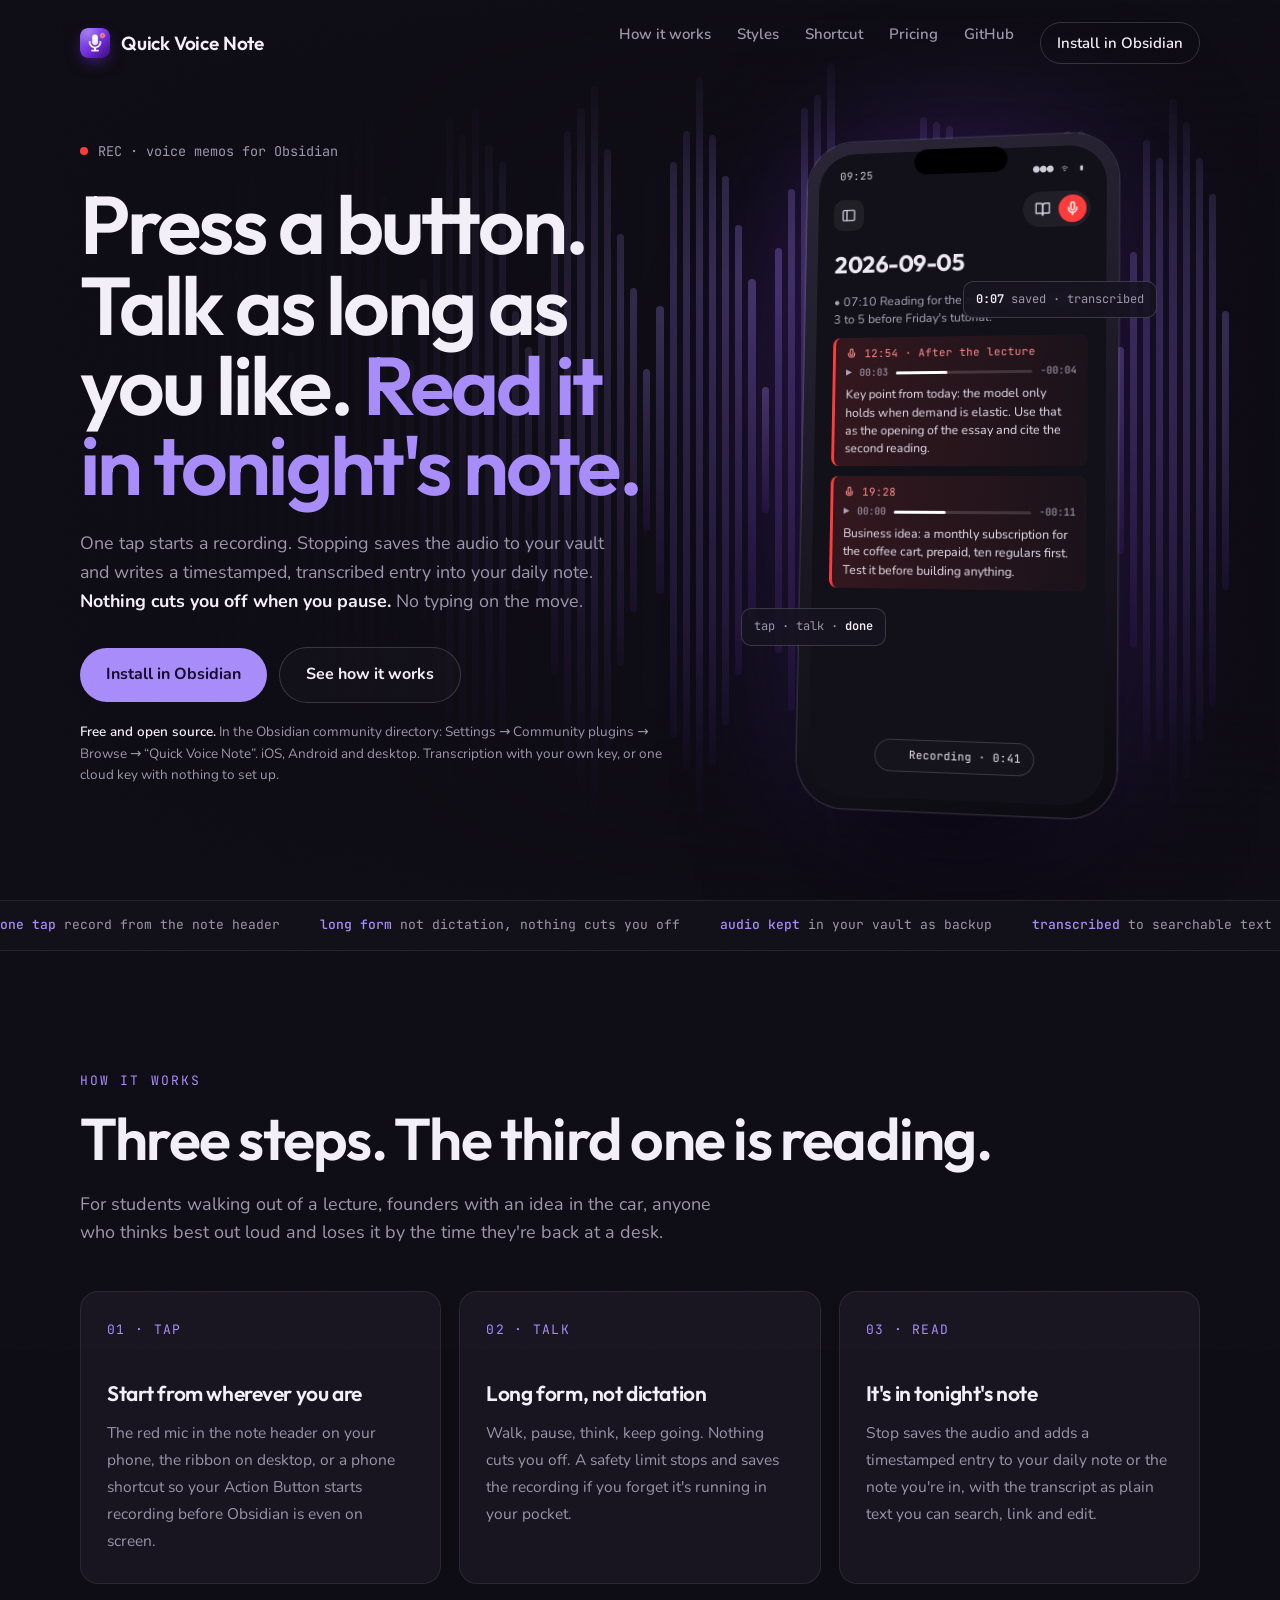
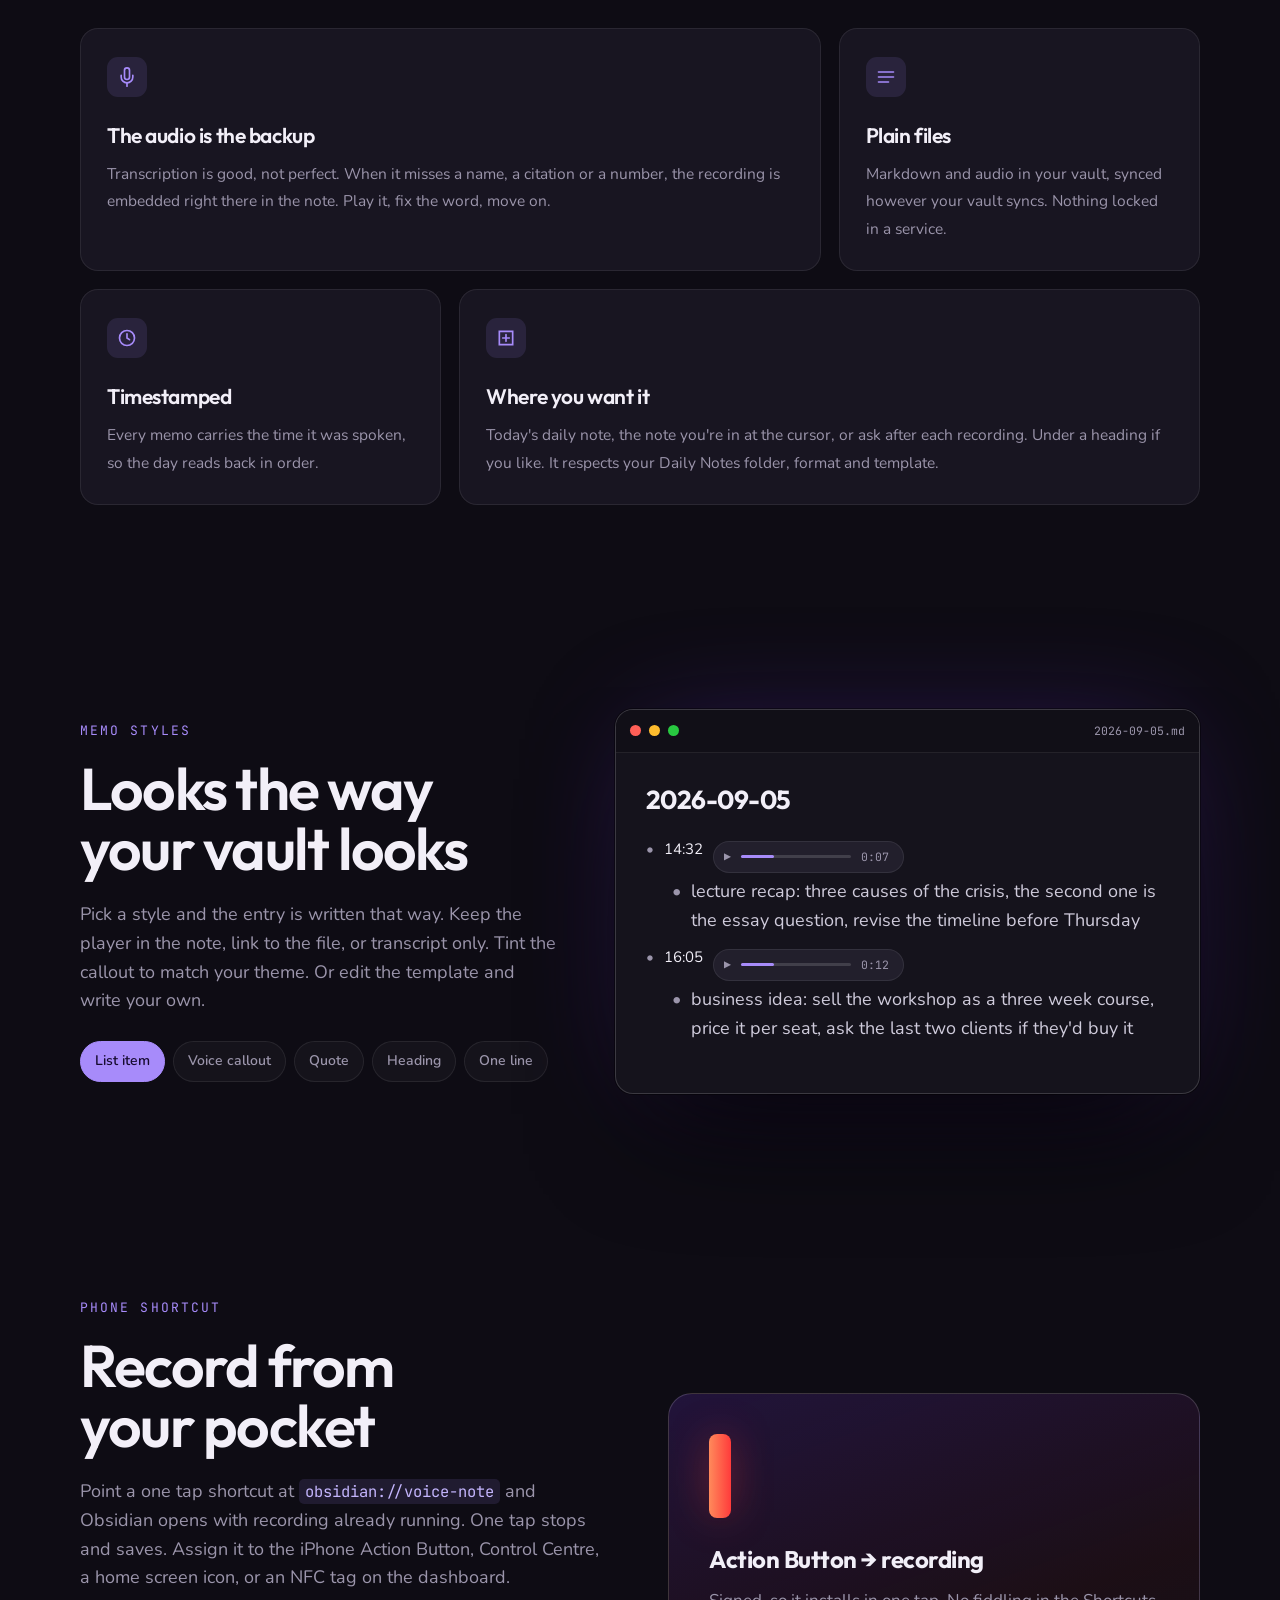
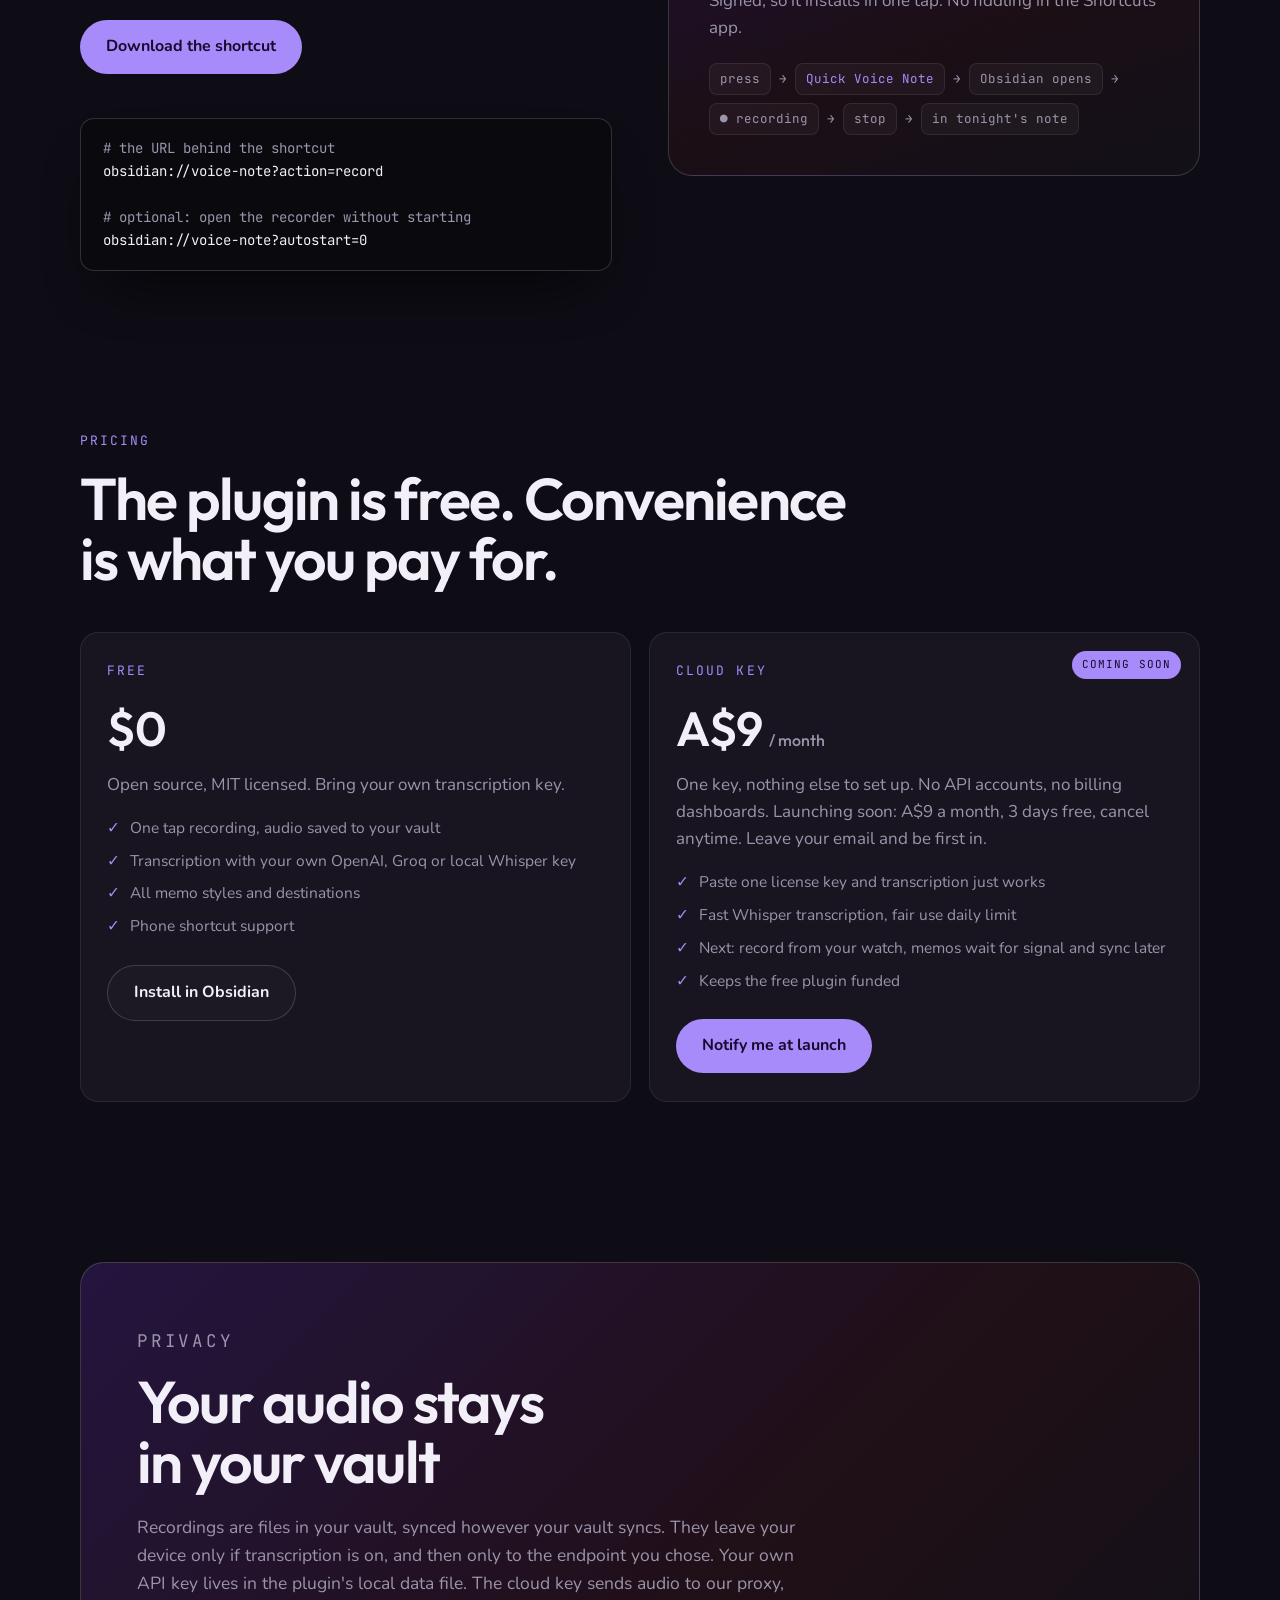
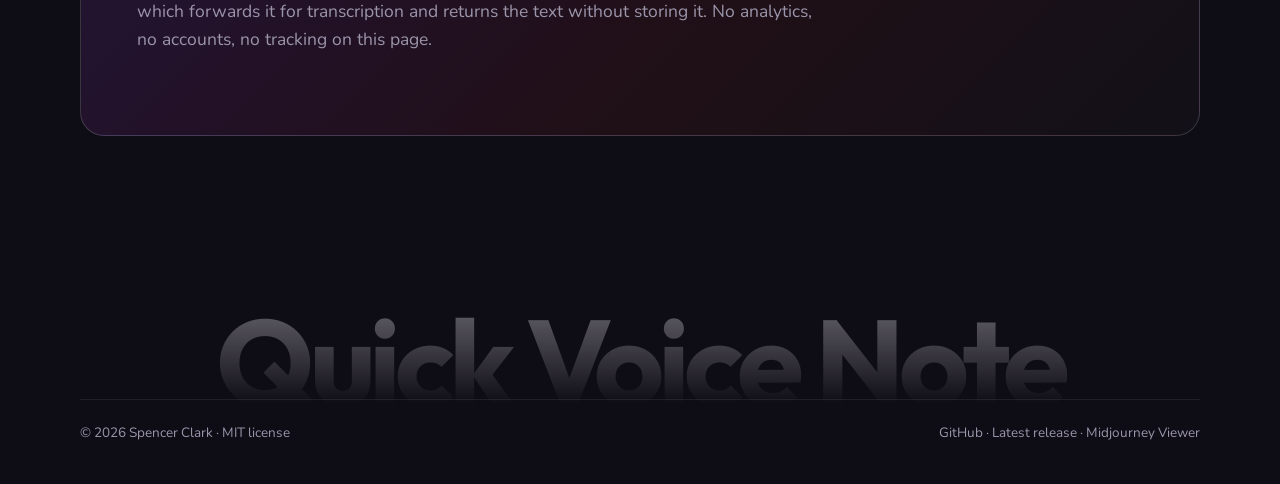
==== commit fb1d2de3: "Landing: proper phone layout; legacy field notes copy and shortcut name removed Phone: compact nav w" ====
--- a/docs/index.html
+++ b/docs/index.html
@@ -9,7 +9,7 @@
 <link rel="icon" href="img/icon-64.png" type="image/png">
 <link rel="apple-touch-icon" href="img/icon-256.png">
 <meta property="og:title" content="Quick Voice Note">
-<meta property="og:description" content="Press a button. Talk as long as you like. Read it in tonight's note. Voice field notes for Obsidian.">
+<meta property="og:description" content="Press a button. Talk as long as you like. Read it in tonight's note. Voice memos for Obsidian, transcribed into your daily note.">
 <meta property="og:url" content="https://quickvoicenote.com/">
 <meta property="og:image" content="https://quickvoicenote.com/img/icon-512.png">
 <meta property="og:type" content="website">
@@ -56,7 +56,9 @@
   nav ul a { color: var(--muted); text-decoration: none; transition: color .2s; }
   nav ul a:hover { color: var(--text); }
   nav ul .cta a { color: var(--text); border: 1px solid var(--line-strong); padding: 8px 16px; border-radius: 999px; }
-  @media (max-width: 720px) { nav ul li:not(.cta) { display: none; } }
+  nav ul .cta a { white-space: nowrap; display: inline-block; }
+  nav ul .cta .short { display: none; }
+  @media (max-width: 720px) { nav ul li:not(.cta) { display: none; } nav ul .cta .long { display: none; } nav ul .cta .short { display: inline; } }
 
   /* ---- hero ---- */
   .hero { position: relative; min-height: 100svh; display: grid; align-items: center; overflow: hidden; padding: 120px 0 80px; isolation: isolate; }
@@ -229,6 +231,46 @@
     .support { padding: 44px 28px; }
     .hero-fade { background: linear-gradient(180deg, var(--ground) 0%, rgba(14,12,20,.85) 40%, rgba(14,12,20,.8) 100%); }
   }
+  @media (max-width: 720px) {
+    body { font-size: 16px; }
+    .wrap { width: min(1120px, 100% - 40px); }
+    nav { padding: 14px 0; }
+    nav.scrolled { padding: 10px 0; }
+    nav .wrap { gap: 10px; }
+    .mark { font-size: 16px; gap: 9px; white-space: nowrap; }
+    .mark img { width: 26px; height: 26px; }
+    nav ul .cta a { padding: 7px 13px; font-size: 14px; }
+    .hero { min-height: auto; padding: 88px 0 48px; }
+    .hero .wrap { gap: 34px; }
+    .promptbar { font-size: 12.5px; margin-bottom: 14px; }
+    h1 { font-size: clamp(38px, 11.6vw, 50px); line-height: 1; margin-bottom: 16px; }
+    .lede { font-size: 16.5px; margin-bottom: 20px; }
+    .cta-row { gap: 10px; }
+    .cta-row .btn { flex: 1 1 100%; justify-content: center; text-align: center; }
+    .hero-note { font-size: 13px; margin-top: 14px; }
+    .hero-fade { background: linear-gradient(180deg, var(--ground) 0%, rgba(14,12,20,.55) 40%, rgba(14,12,20,.7) 100%); }
+    .wave { opacity: .42; padding: 0 2vw; gap: 4px; }
+    .phone { width: 236px; border-radius: 40px; padding: 9px; }
+    .float { font-size: 11px; padding: 6px 10px; }
+    .float.a { right: 0; } .float.b { left: 0; }
+    section { padding: 80px 0 20px; }
+    h2 { font-size: clamp(28px, 8.4vw, 38px); }
+    .sub { font-size: 16.5px; }
+    .card { padding: 22px 20px; border-radius: 16px; }
+    .card .ico { margin-bottom: 16px; }
+    .steps .n { margin-bottom: 18px; }
+    .showcase > *, .split > *, .hero .wrap > * { min-width: 0; }
+    .tabs { max-width: 100%; flex-wrap: nowrap; overflow-x: auto; -webkit-overflow-scrolling: touch; padding-bottom: 6px; scrollbar-width: none; }
+    .tabs::-webkit-scrollbar { display: none; }
+    .tabs button { flex: 0 0 auto; white-space: nowrap; }
+    .app .doc { padding: 20px 18px 22px; font-size: 14px; min-height: 0; }
+    .app .doc h5 { font-size: 22px; }
+    pre { margin-top: 28px; padding: 14px 16px; font-size: 12.5px; }
+    .support { padding: 34px 22px; border-radius: 18px; }
+    .plan .price { font-size: 40px; }
+    .badge { top: 14px; right: 14px; }
+    footer { margin-top: 80px; }
+  }
   @media (prefers-reduced-motion: reduce) {
     html { scroll-behavior: auto; }
     .grain, .ticker .track, .wave i, .toast .eq i, .float, .promptbar .dot, .bar2 .mic { animation: none !important; }
@@ -252,7 +294,7 @@
       <li><a href="#shortcut">Shortcut</a></li>
       <li><a href="#pricing">Pricing</a></li>
       <li><a href="https://github.com/spencer1975/quick-voice-note">GitHub</a></li>
-      <li class="cta"><a href="obsidian://show-plugin?id=quick-voice-note">Install in Obsidian</a></li>
+      <li class="cta"><a href="obsidian://show-plugin?id=quick-voice-note"><span class="long">Install in Obsidian</span><span class="short">Install</span></a></li>
     </ul>
   </div>
 </nav>
@@ -262,7 +304,7 @@
   <div class="hero-fade" aria-hidden="true"></div>
   <div class="wrap">
     <div class="hero-copy">
-      <p class="promptbar"><span class="dot"></span> REC · voice field notes for Obsidian</p>
+      <p class="promptbar"><span class="dot"></span> REC · voice memos for Obsidian</p>
       <h1 id="headline">Press a button. Talk as long as you like. <span class="v">Read it in tonight's note.</span></h1>
       <p class="lede">One tap starts a recording. Stopping saves the audio to your vault and writes a timestamped, transcribed entry into your daily note. <strong>Nothing cuts you off when you pause.</strong> No typing on the move.</p>
       <div class="cta-row">
@@ -413,7 +455,7 @@
         <h2 class="reveal" data-delay="1">Record from your pocket</h2>
         <p class="sub reveal" data-delay="2">Point a one tap shortcut at <code>obsidian://voice-note</code> and Obsidian opens with recording already running. One tap stops and saves. Assign it to the iPhone Action Button, Control Centre, a home screen icon, or an NFC tag on the dashboard.</p>
         <div class="cta-row reveal" data-delay="3" style="opacity:1;animation:none;margin-top:28px">
-          <a class="btn btn-accent" href="field-record.shortcut">Download the Field Record shortcut</a>
+          <a class="btn btn-accent" href="quick-voice-note.shortcut">Download the shortcut</a>
         </div>
         <pre class="reveal" data-delay="3"><span class="c"># the URL behind the shortcut</span>
 obsidian://voice-note?action=record
@@ -425,7 +467,7 @@
         <div class="ab" aria-hidden="true"></div>
         <b>Action Button → recording</b>
         <p>Signed, so it installs in one tap. No fiddling in the Shortcuts app.</p>
-        <div class="chain"><span>press</span> → <span><em>Field Record</em></span> → <span>Obsidian opens</span> → <span>● recording</span> → <span>stop</span> → <span>in tonight's note</span></div>
+        <div class="chain"><span>press</span> → <span><em>Quick Voice Note</em></span> → <span>Obsidian opens</span> → <span>● recording</span> → <span>stop</span> → <span>in tonight's note</span></div>
       </div>
     </div>
   </div>
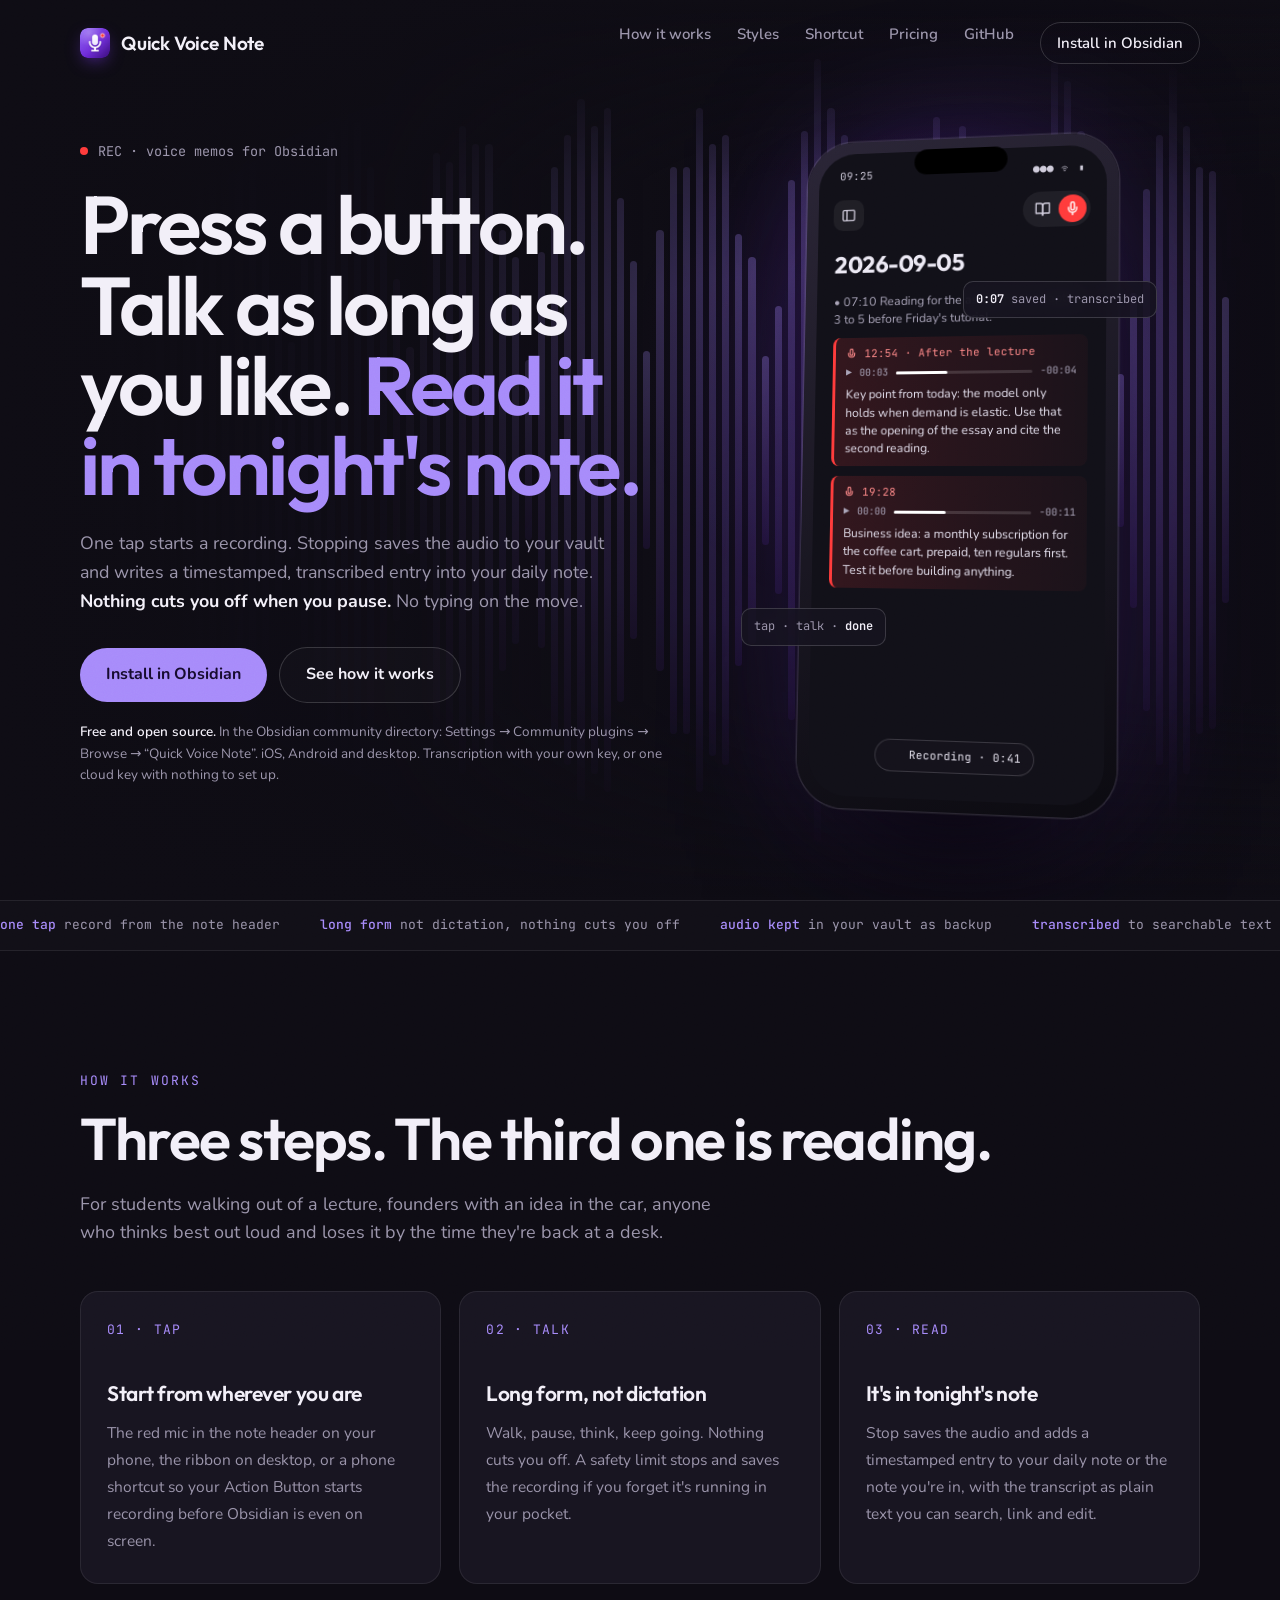
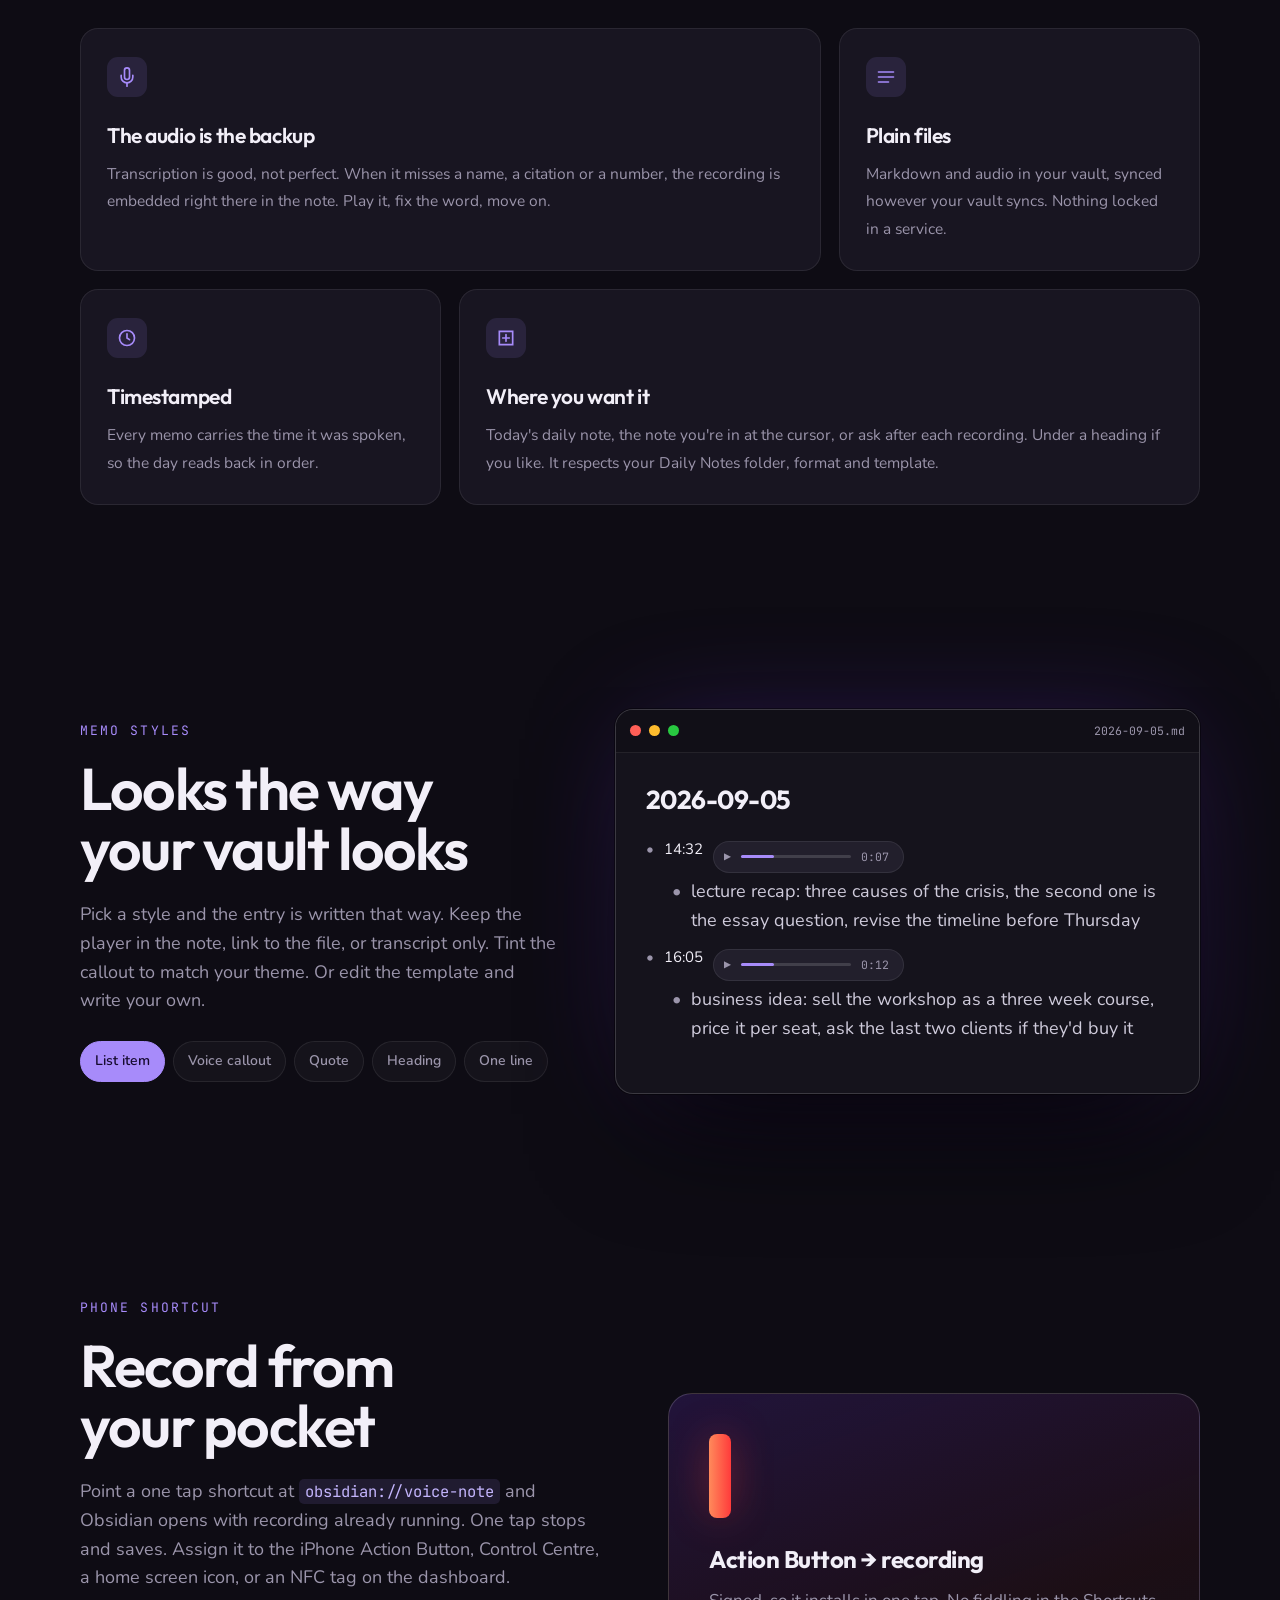
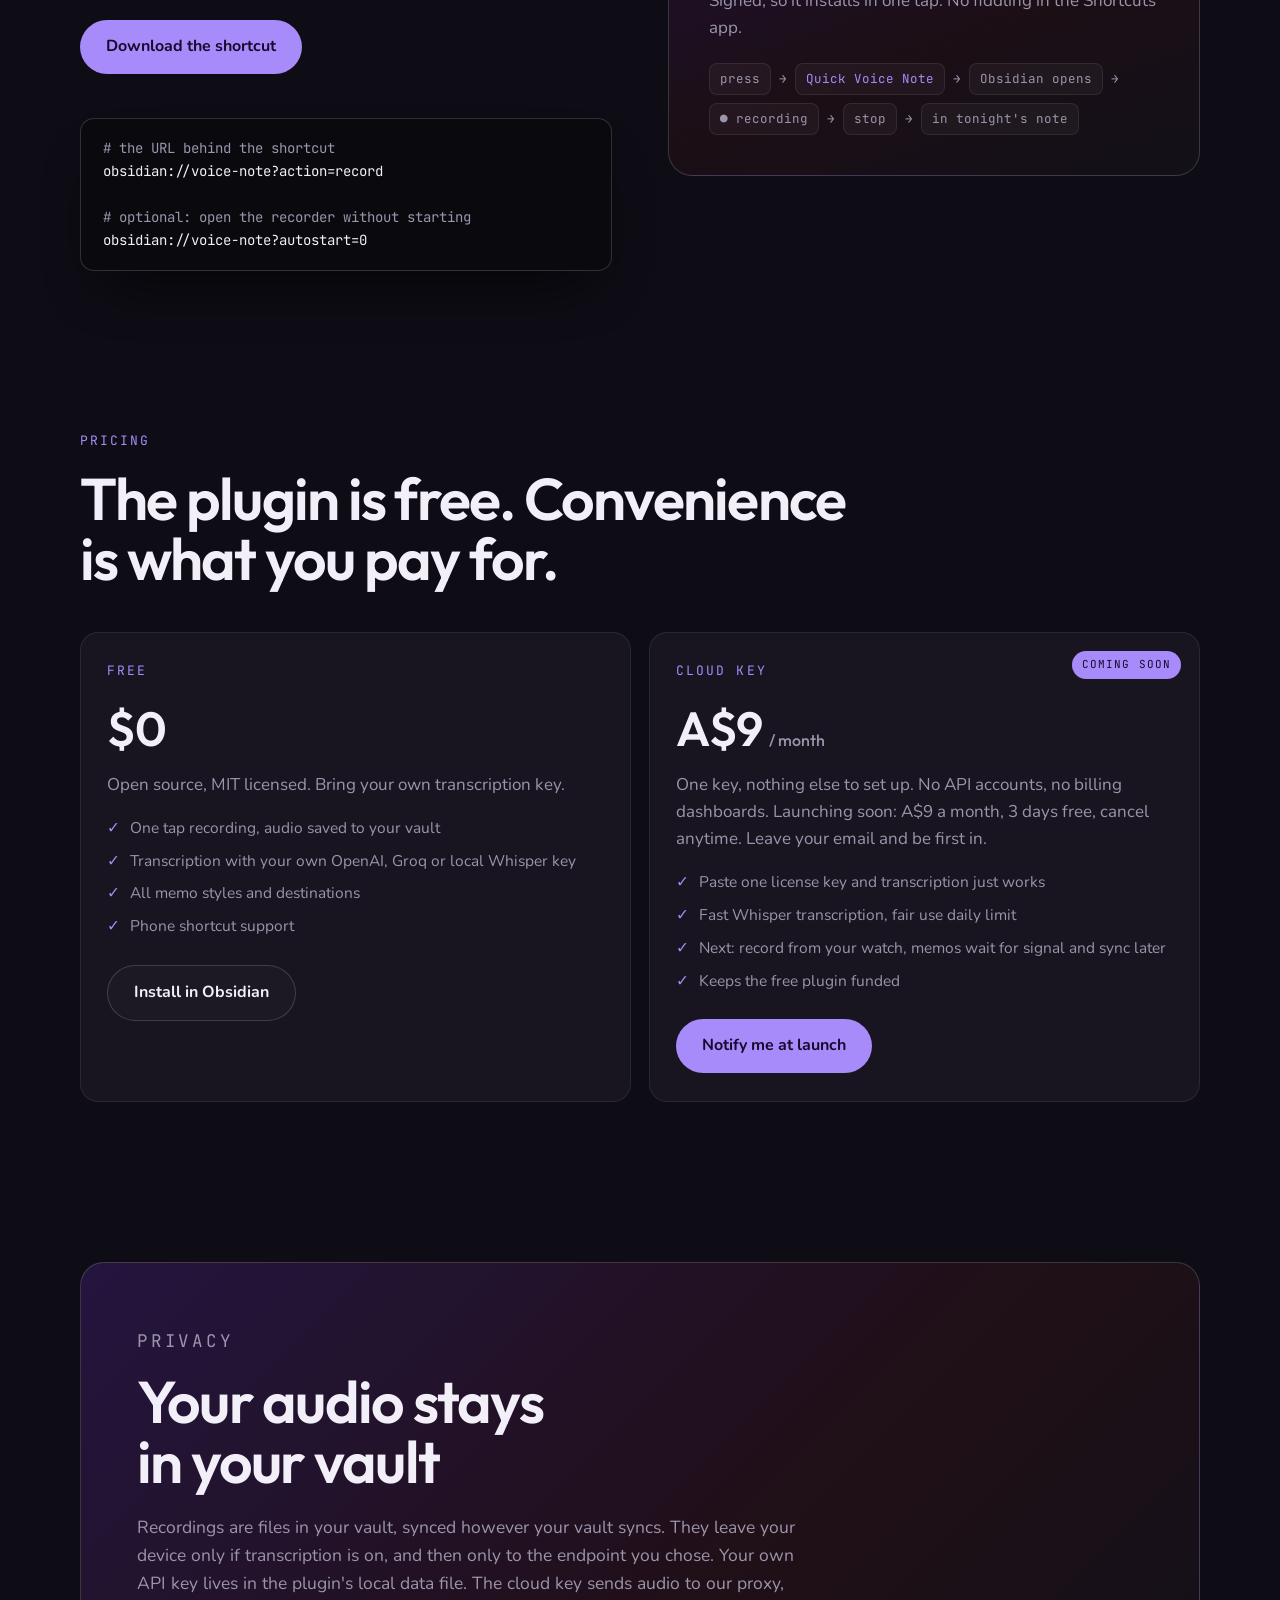
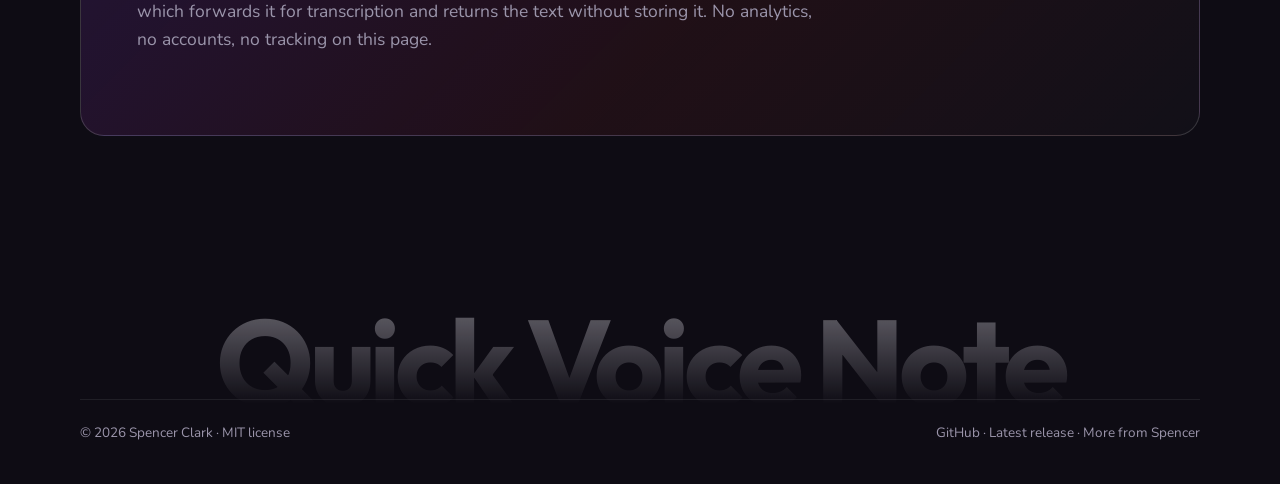
==== commit 84882938: "Landing footer: link to spencerleeclark.com instead of Midjourney Viewer Co-Authored-By: Claude Fabl" ====
--- a/docs/index.html
+++ b/docs/index.html
@@ -524,7 +524,7 @@
   <div class="wrap">
     <div class="row">
       <span>© 2026 <a href="https://www.spencerleeclark.com/">Spencer Clark</a> · <a href="https://github.com/spencer1975/quick-voice-note/blob/main/LICENSE">MIT license</a></span>
-      <span><a href="https://github.com/spencer1975/quick-voice-note">GitHub</a> · <a href="https://github.com/spencer1975/quick-voice-note/releases/latest">Latest release</a> · <a href="https://www.spencerleeclark.com/midjourney-viewer/">Midjourney Viewer</a></span>
+      <span><a href="https://github.com/spencer1975/quick-voice-note">GitHub</a> · <a href="https://github.com/spencer1975/quick-voice-note/releases/latest">Latest release</a> · <a href="https://www.spencerleeclark.com/">More from Spencer</a></span>
     </div>
   </div>
 </footer>
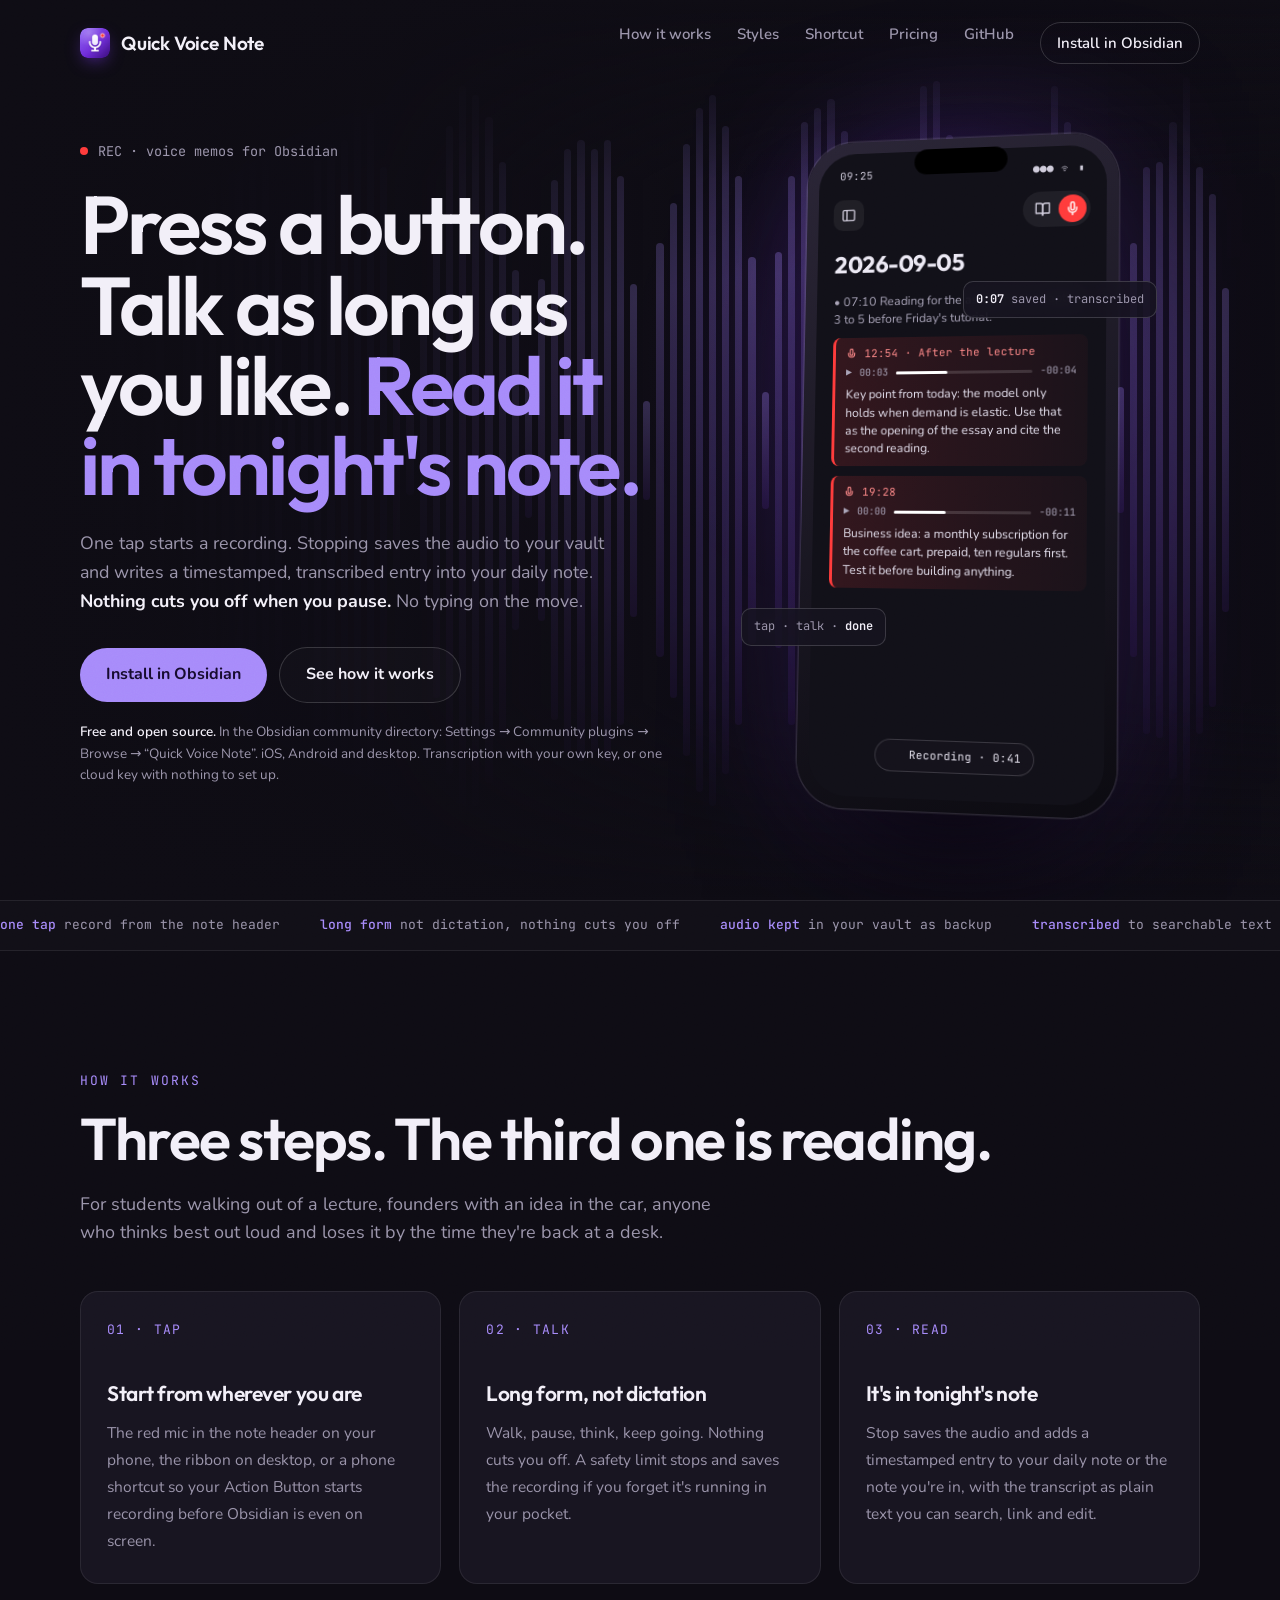
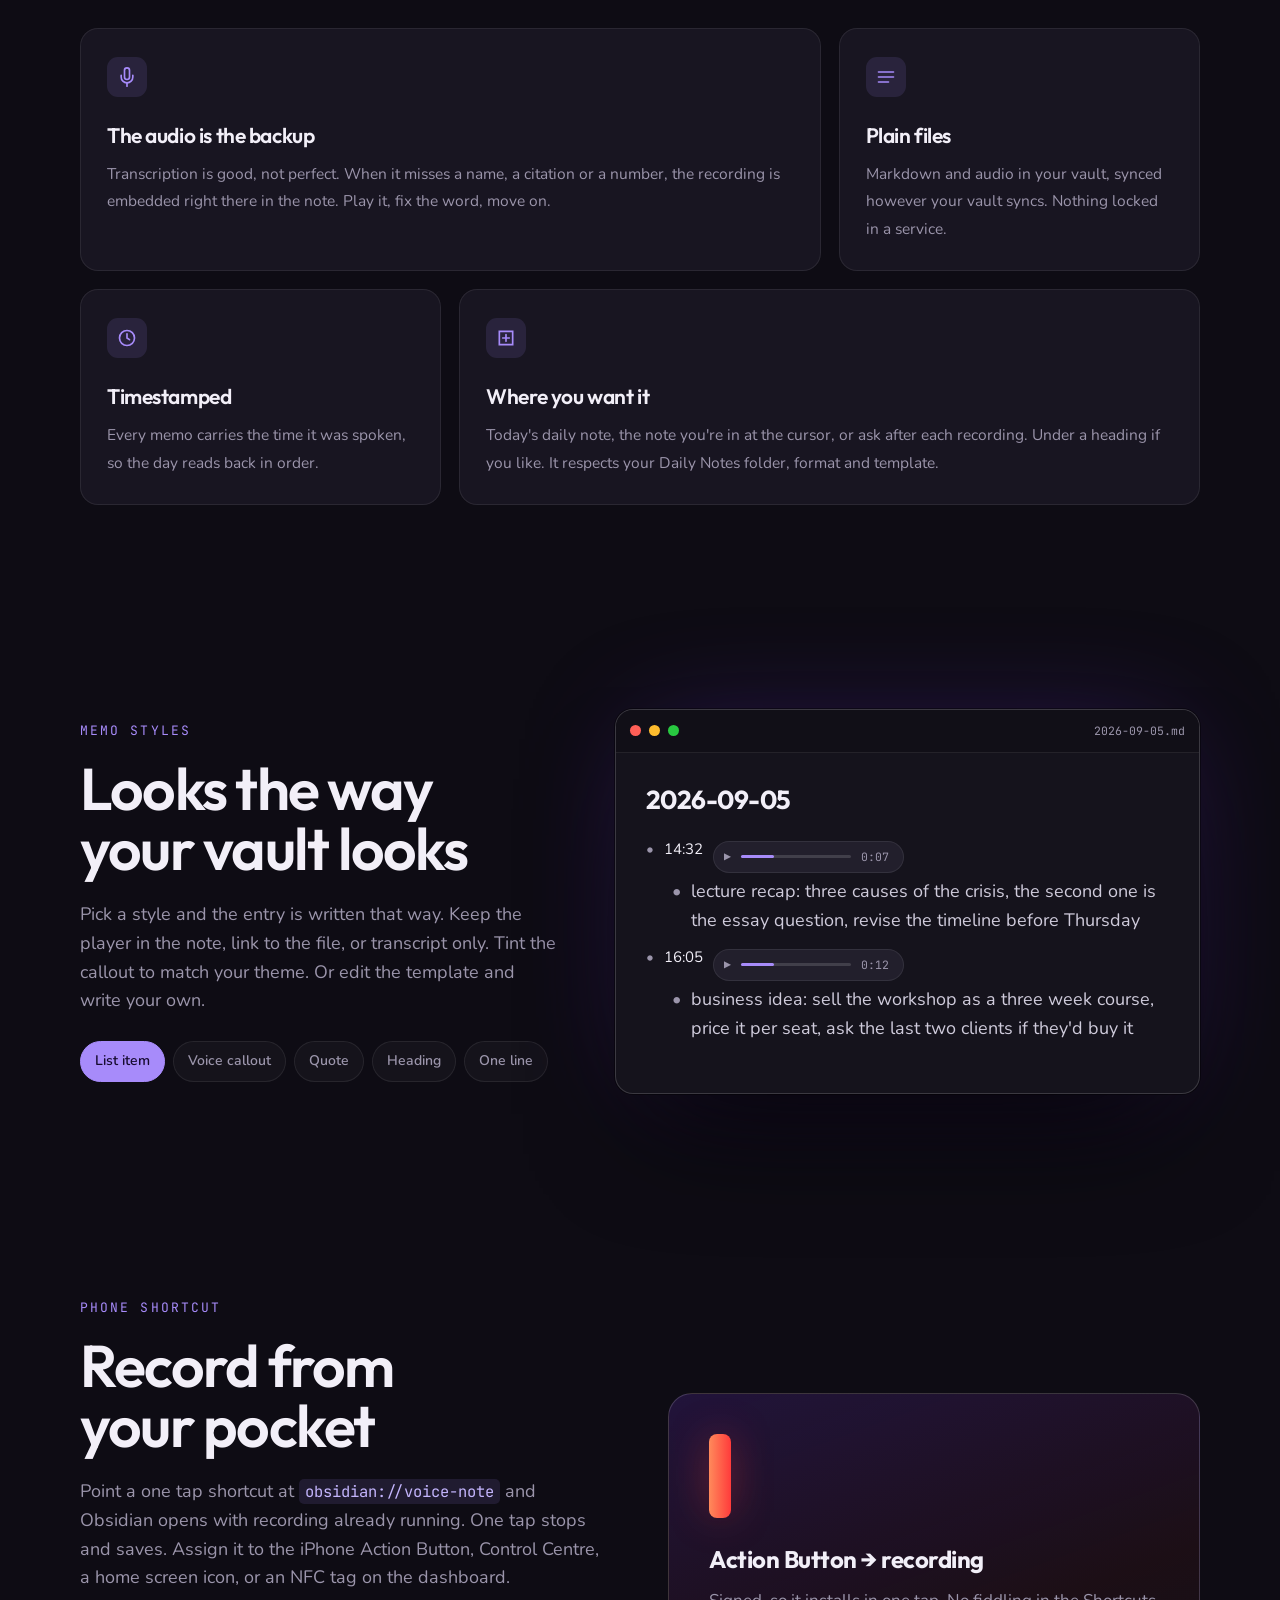
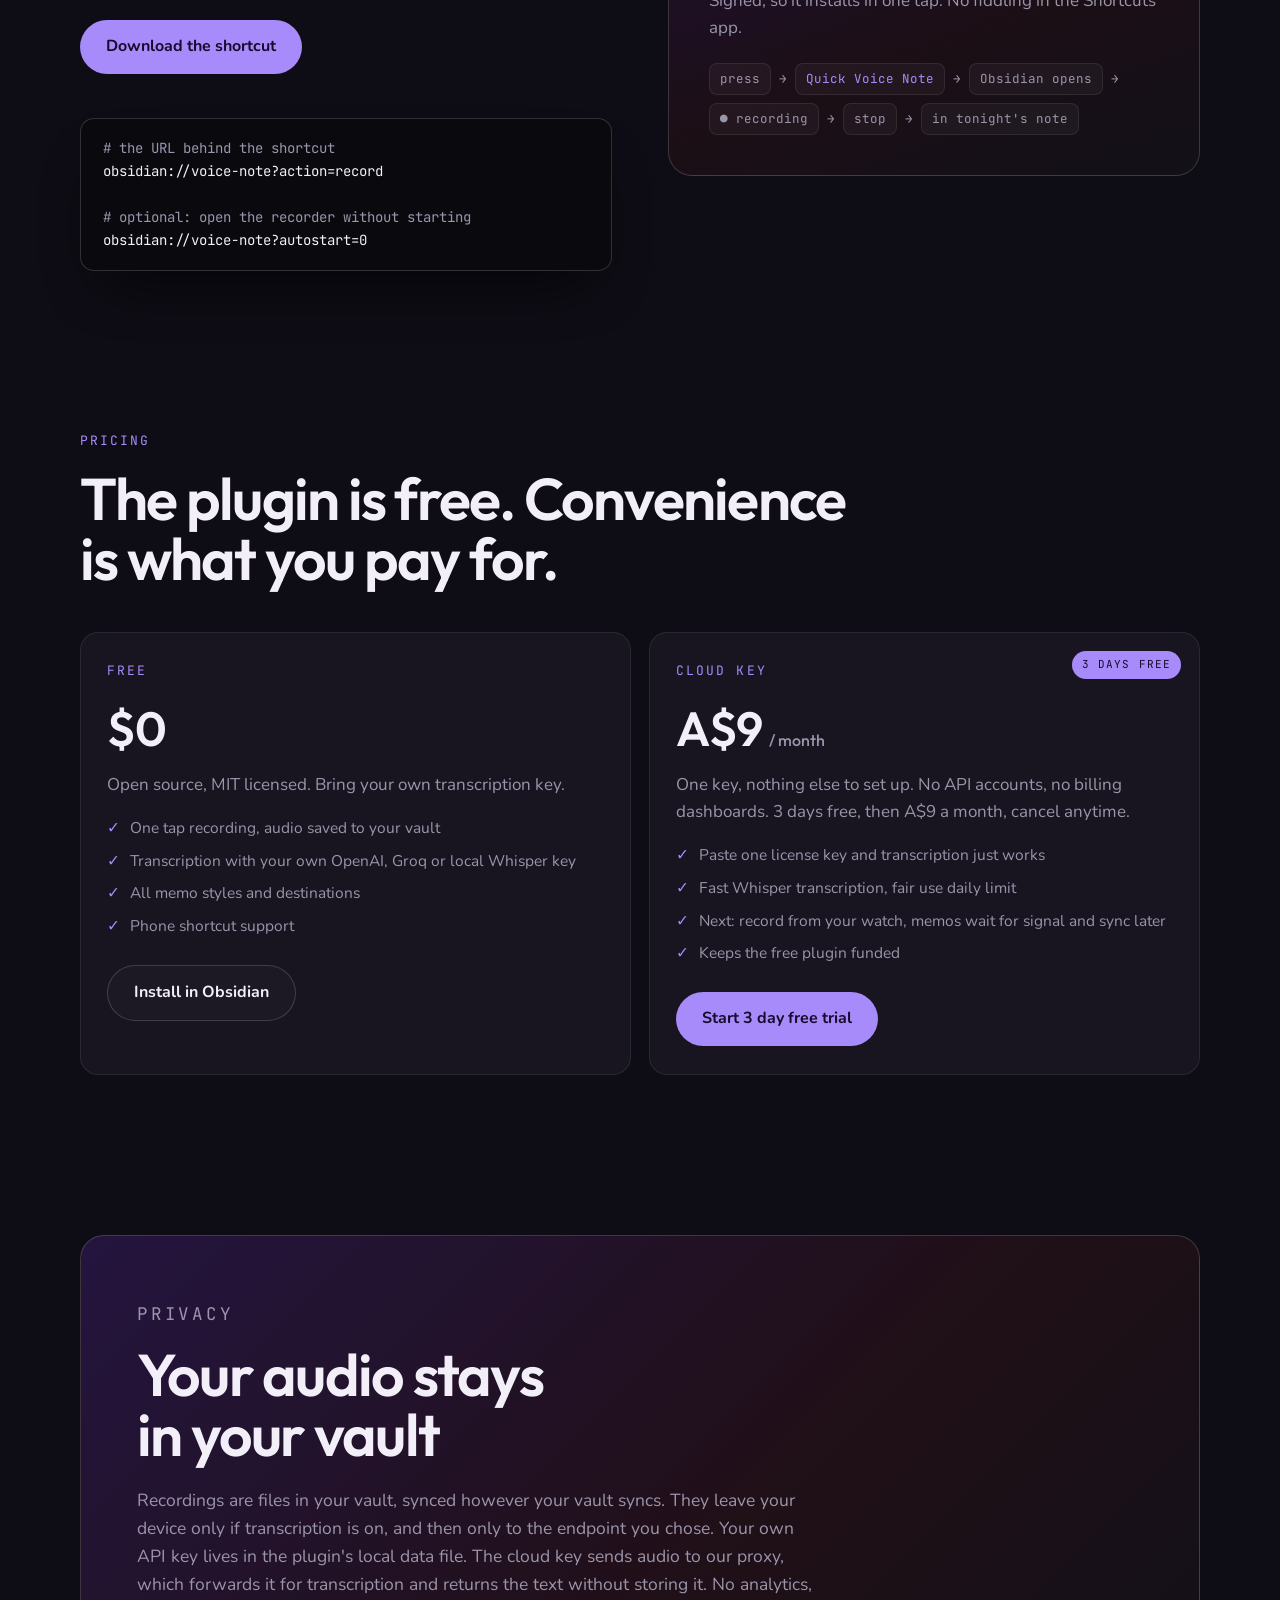
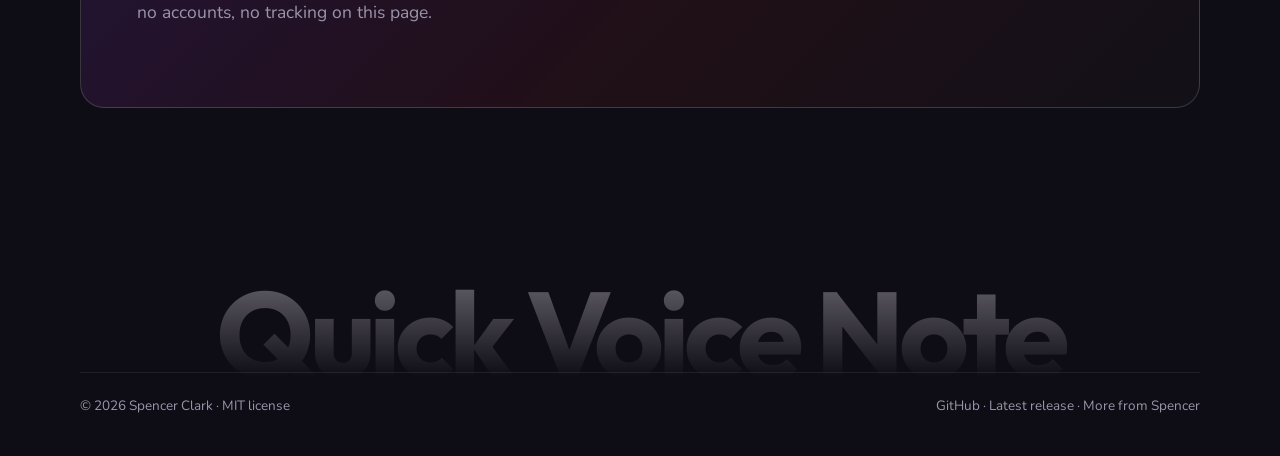
==== commit 9926e3be: "0.7.0: Cloud key on sale via Stripe. Trial page links to checkout, welcome page shows the license ke" ====
--- a/docs/index.html
+++ b/docs/index.html
@@ -491,17 +491,17 @@
         <a class="btn btn-ghost" href="obsidian://show-plugin?id=quick-voice-note">Install in Obsidian</a>
       </div>
       <div class="card plan reveal" data-delay="2">
-        <span class="badge">Coming soon</span>
+        <span class="badge">3 days free</span>
         <p class="kicker" style="margin:0">Cloud key</p>
         <div class="price">A$9 <small>/ month</small></div>
-        <p class="muted" style="margin:0">One key, nothing else to set up. No API accounts, no billing dashboards. Launching soon: A$9 a month, 3 days free, cancel anytime. Leave your email and be first in.</p>
+        <p class="muted" style="margin:0">One key, nothing else to set up. No API accounts, no billing dashboards. 3 days free, then A$9 a month, cancel anytime.</p>
         <ul>
           <li>Paste one license key and transcription just works</li>
           <li>Fast Whisper transcription, fair use daily limit</li>
           <li>Next: record from your watch, memos wait for signal and sync later</li>
           <li>Keeps the free plugin funded</li>
         </ul>
-        <a class="btn btn-accent" href="/trial/">Notify me at launch</a>
+        <a class="btn btn-accent" href="/trial/">Start 3 day free trial</a>
       </div>
     </div>
   </div>
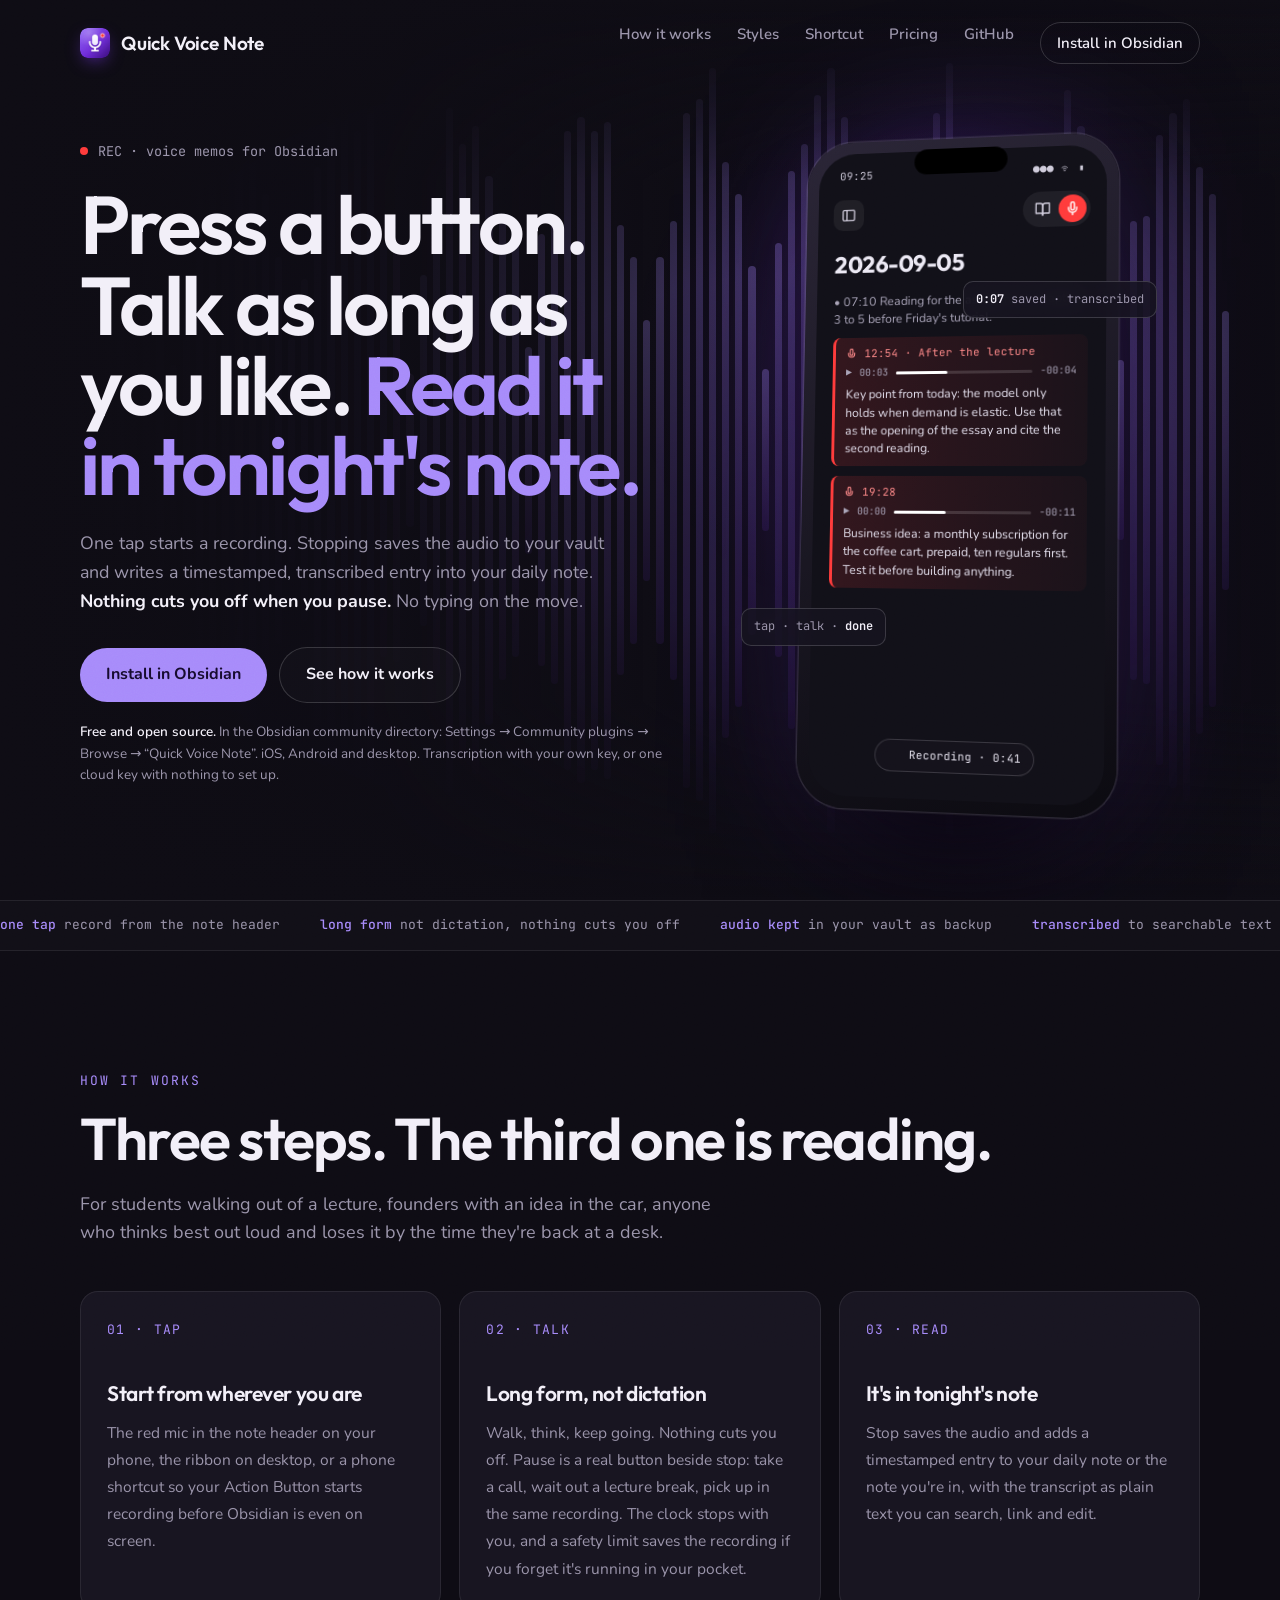
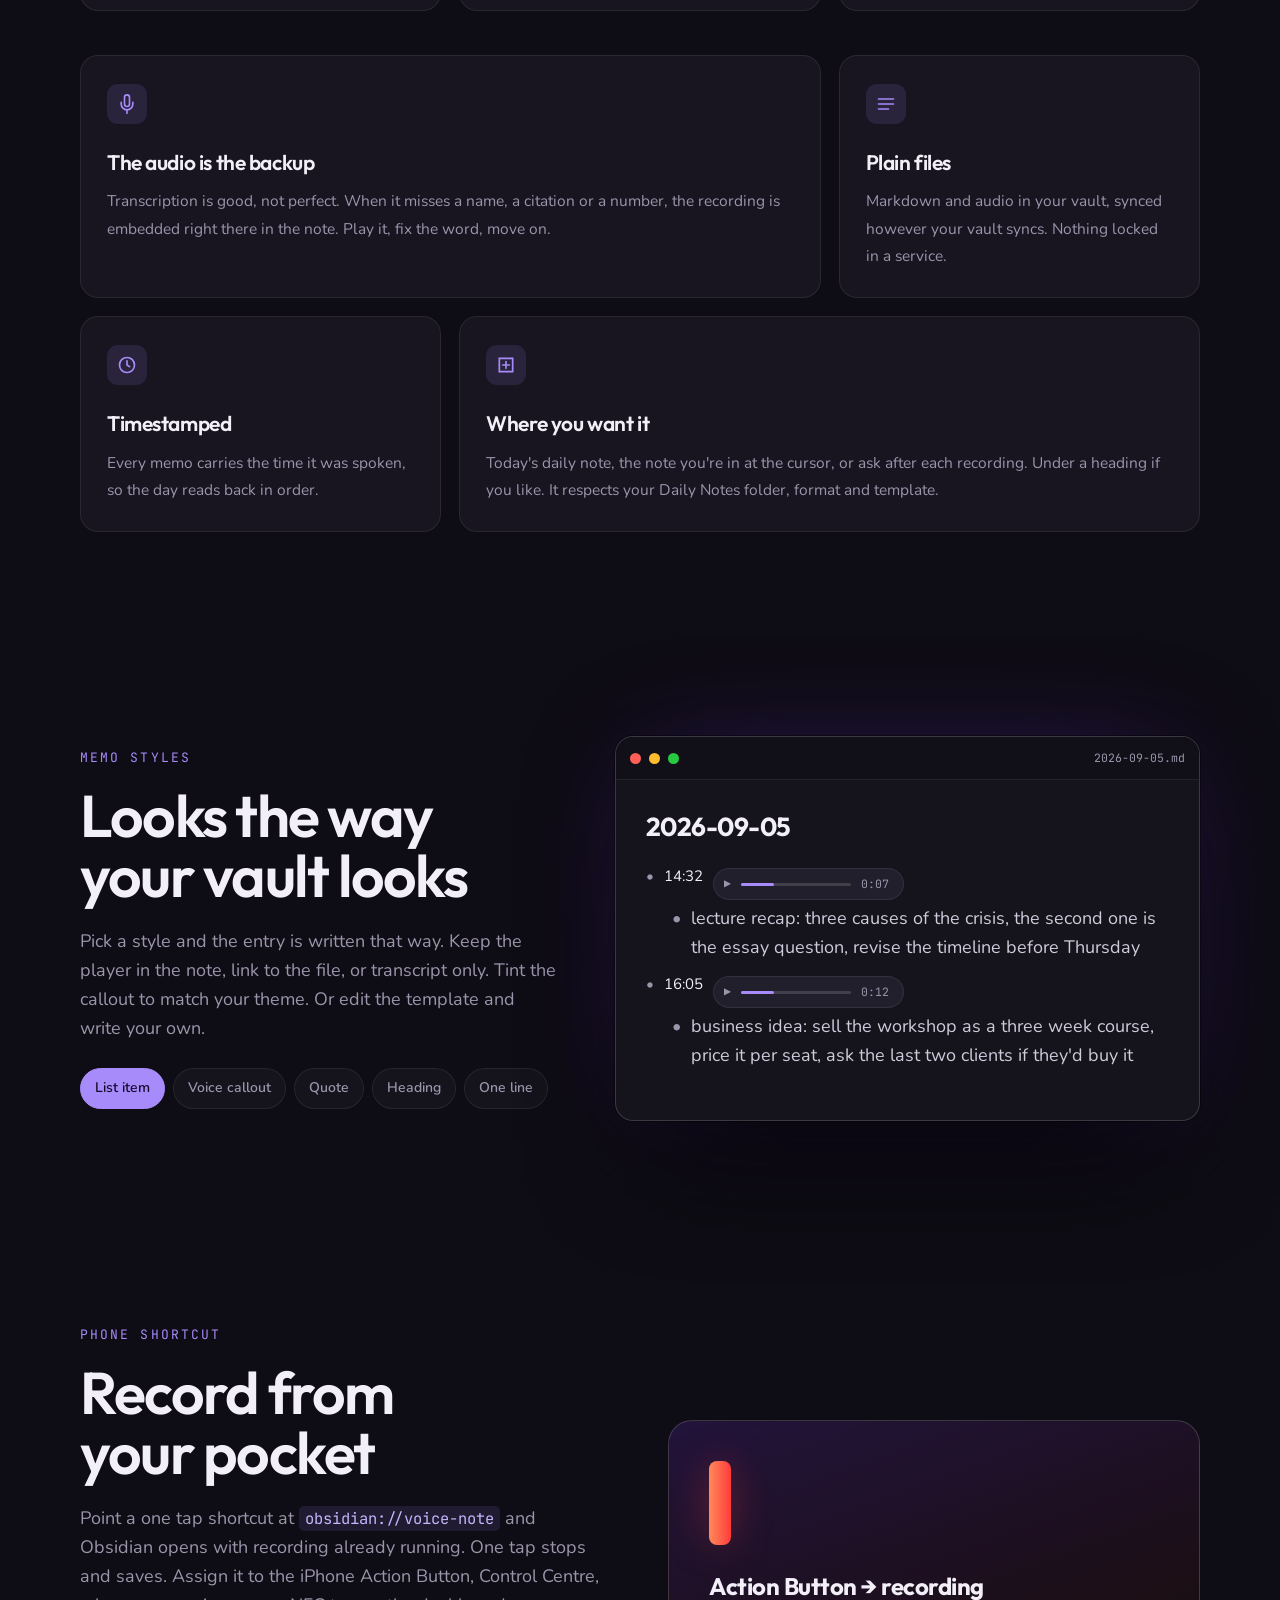
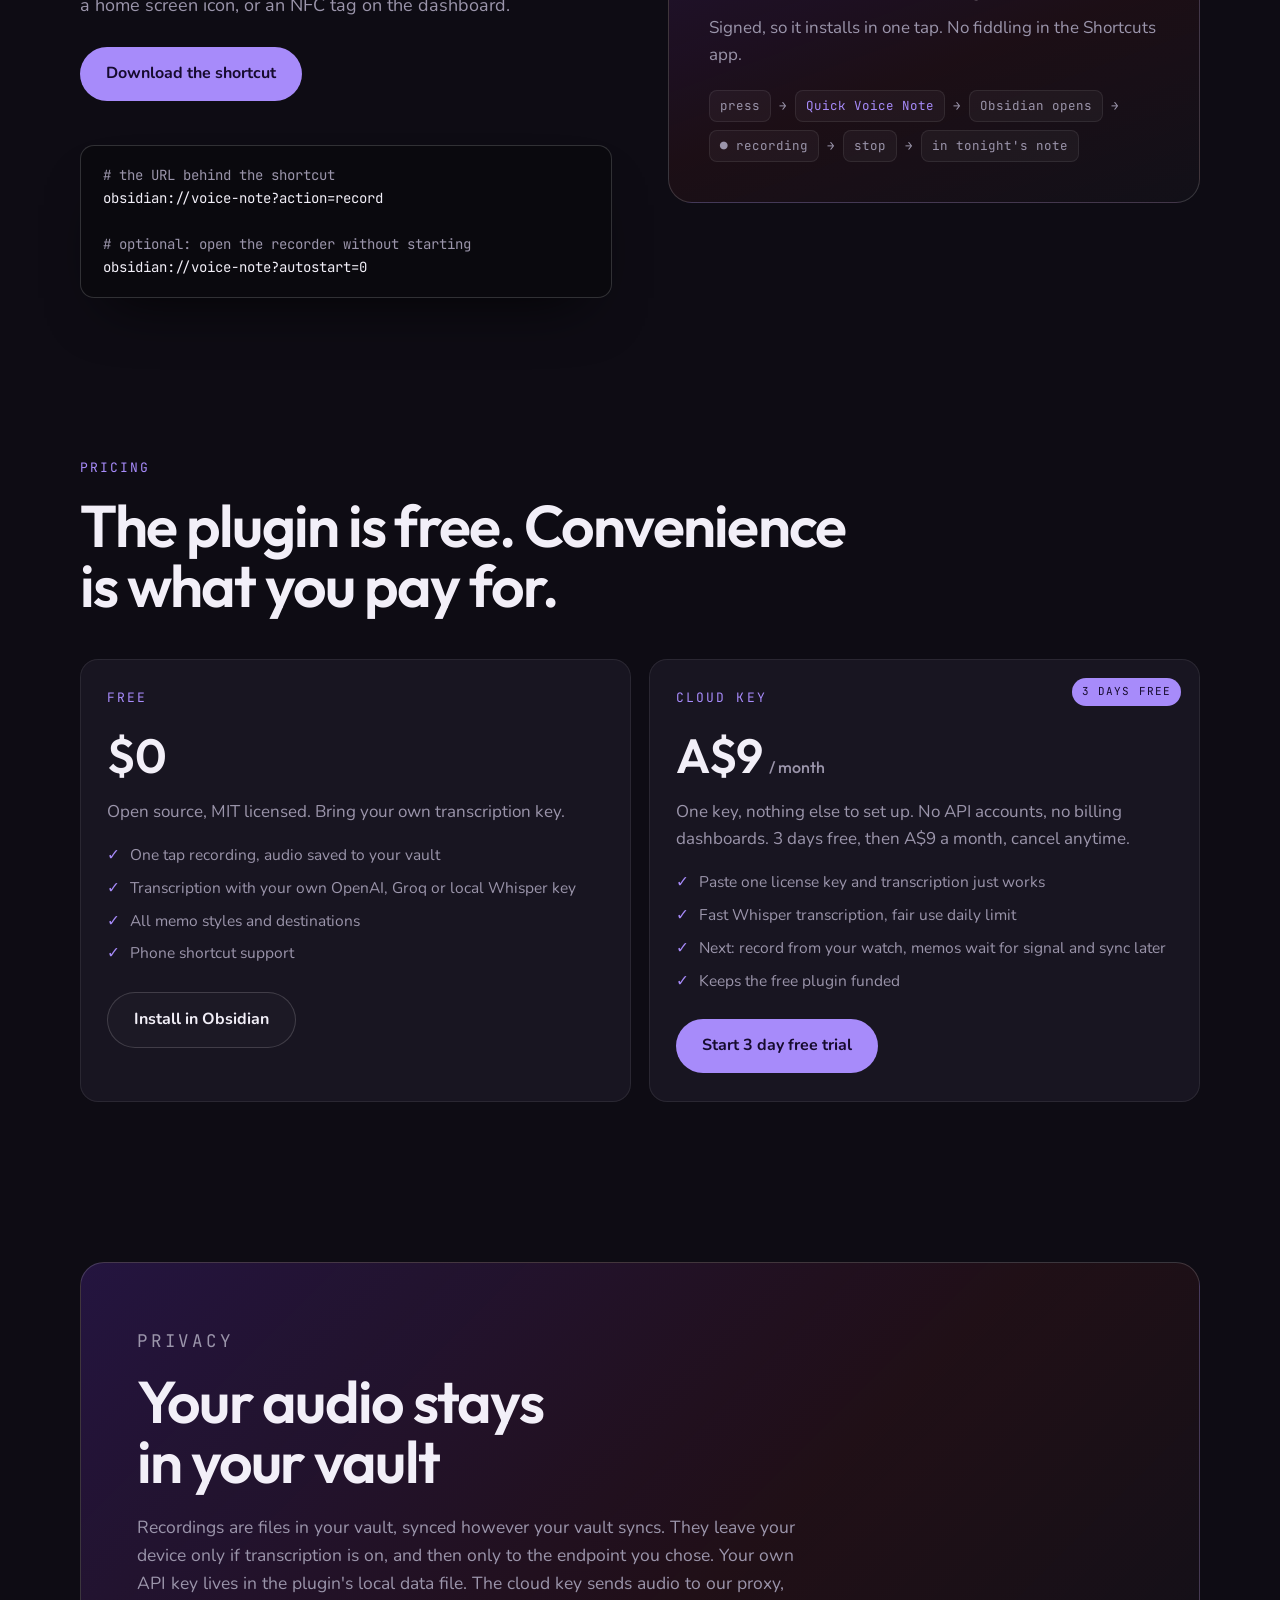
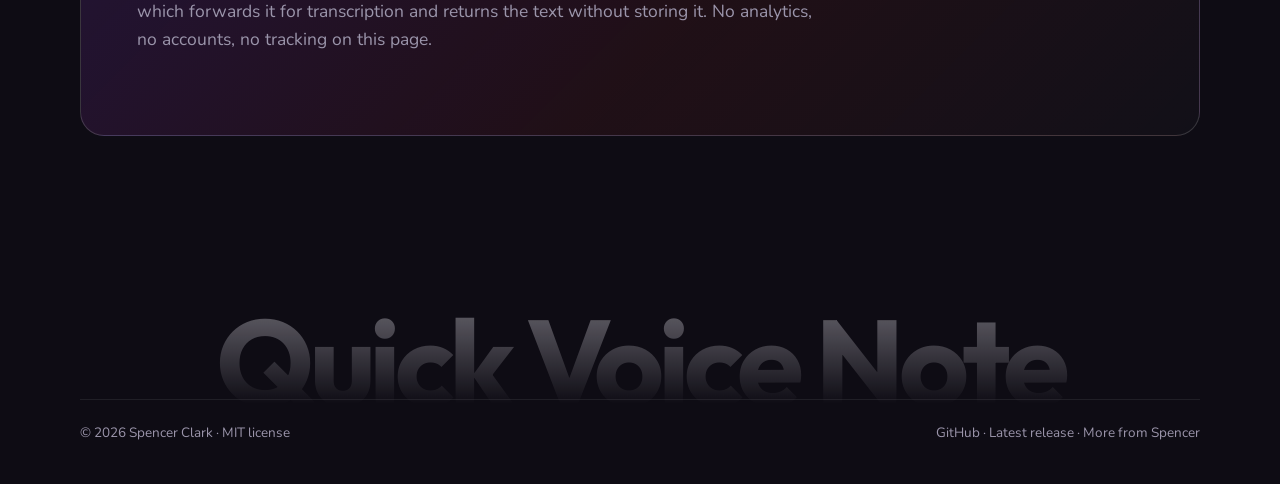
==== commit 2d37d92b: "Landing: TALK card mentions the pause button and that the clock stops with you Co-Authored-By: Claud" ====
--- a/docs/index.html
+++ b/docs/index.html
@@ -368,7 +368,7 @@
     <p class="sub reveal" data-delay="2">For students walking out of a lecture, founders with an idea in the car, anyone who thinks best out loud and loses it by the time they're back at a desk.</p>
     <div class="steps">
       <div class="card reveal" data-delay="1"><div class="n">01 · TAP</div><b>Start from wherever you are</b><span>The red mic in the note header on your phone, the ribbon on desktop, or a phone shortcut so your Action Button starts recording before Obsidian is even on screen.</span></div>
-      <div class="card reveal" data-delay="2"><div class="n">02 · TALK</div><b>Long form, not dictation</b><span>Walk, pause, think, keep going. Nothing cuts you off. A safety limit stops and saves the recording if you forget it's running in your pocket.</span></div>
+      <div class="card reveal" data-delay="2"><div class="n">02 · TALK</div><b>Long form, not dictation</b><span>Walk, think, keep going. Nothing cuts you off. Pause is a real button beside stop: take a call, wait out a lecture break, pick up in the same recording. The clock stops with you, and a safety limit saves the recording if you forget it's running in your pocket.</span></div>
       <div class="card reveal" data-delay="3"><div class="n">03 · READ</div><b>It's in tonight's note</b><span>Stop saves the audio and adds a timestamped entry to your daily note or the note you're in, with the transcript as plain text you can search, link and edit.</span></div>
     </div>
     <div class="features">
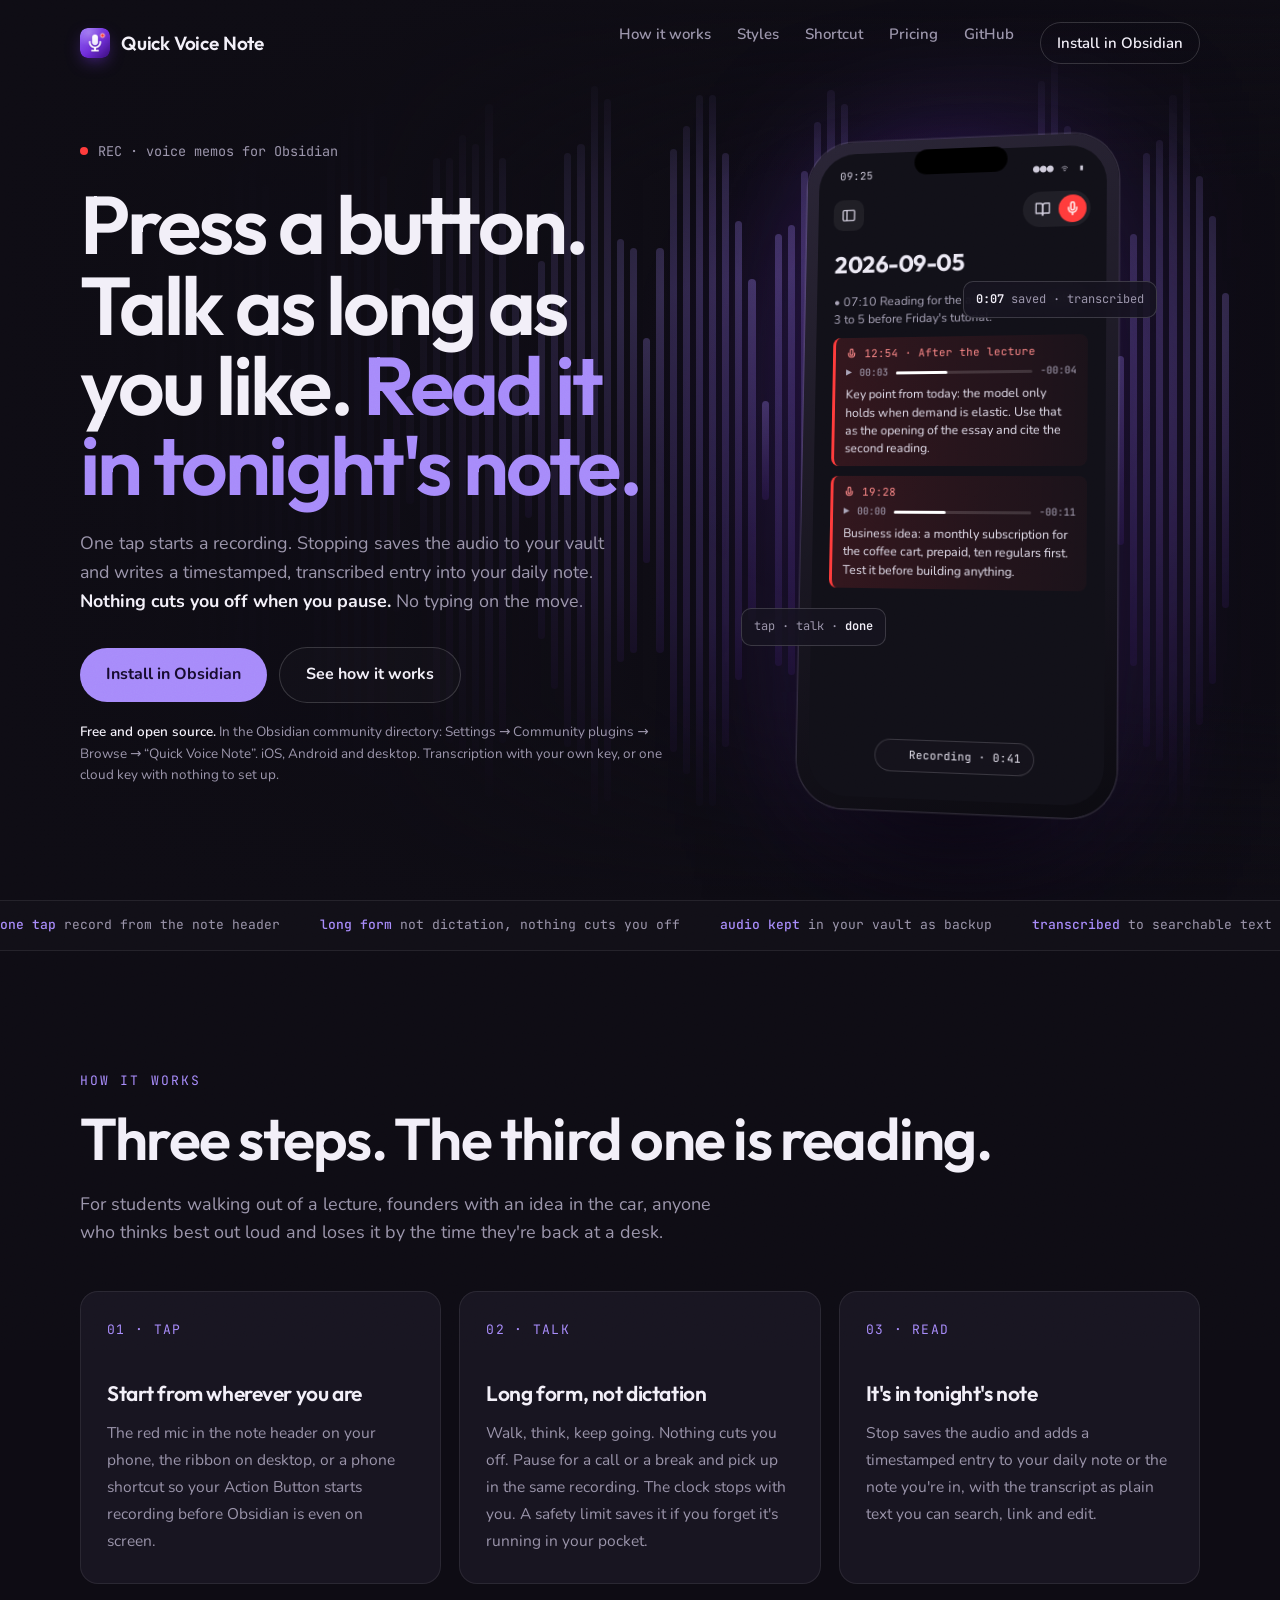
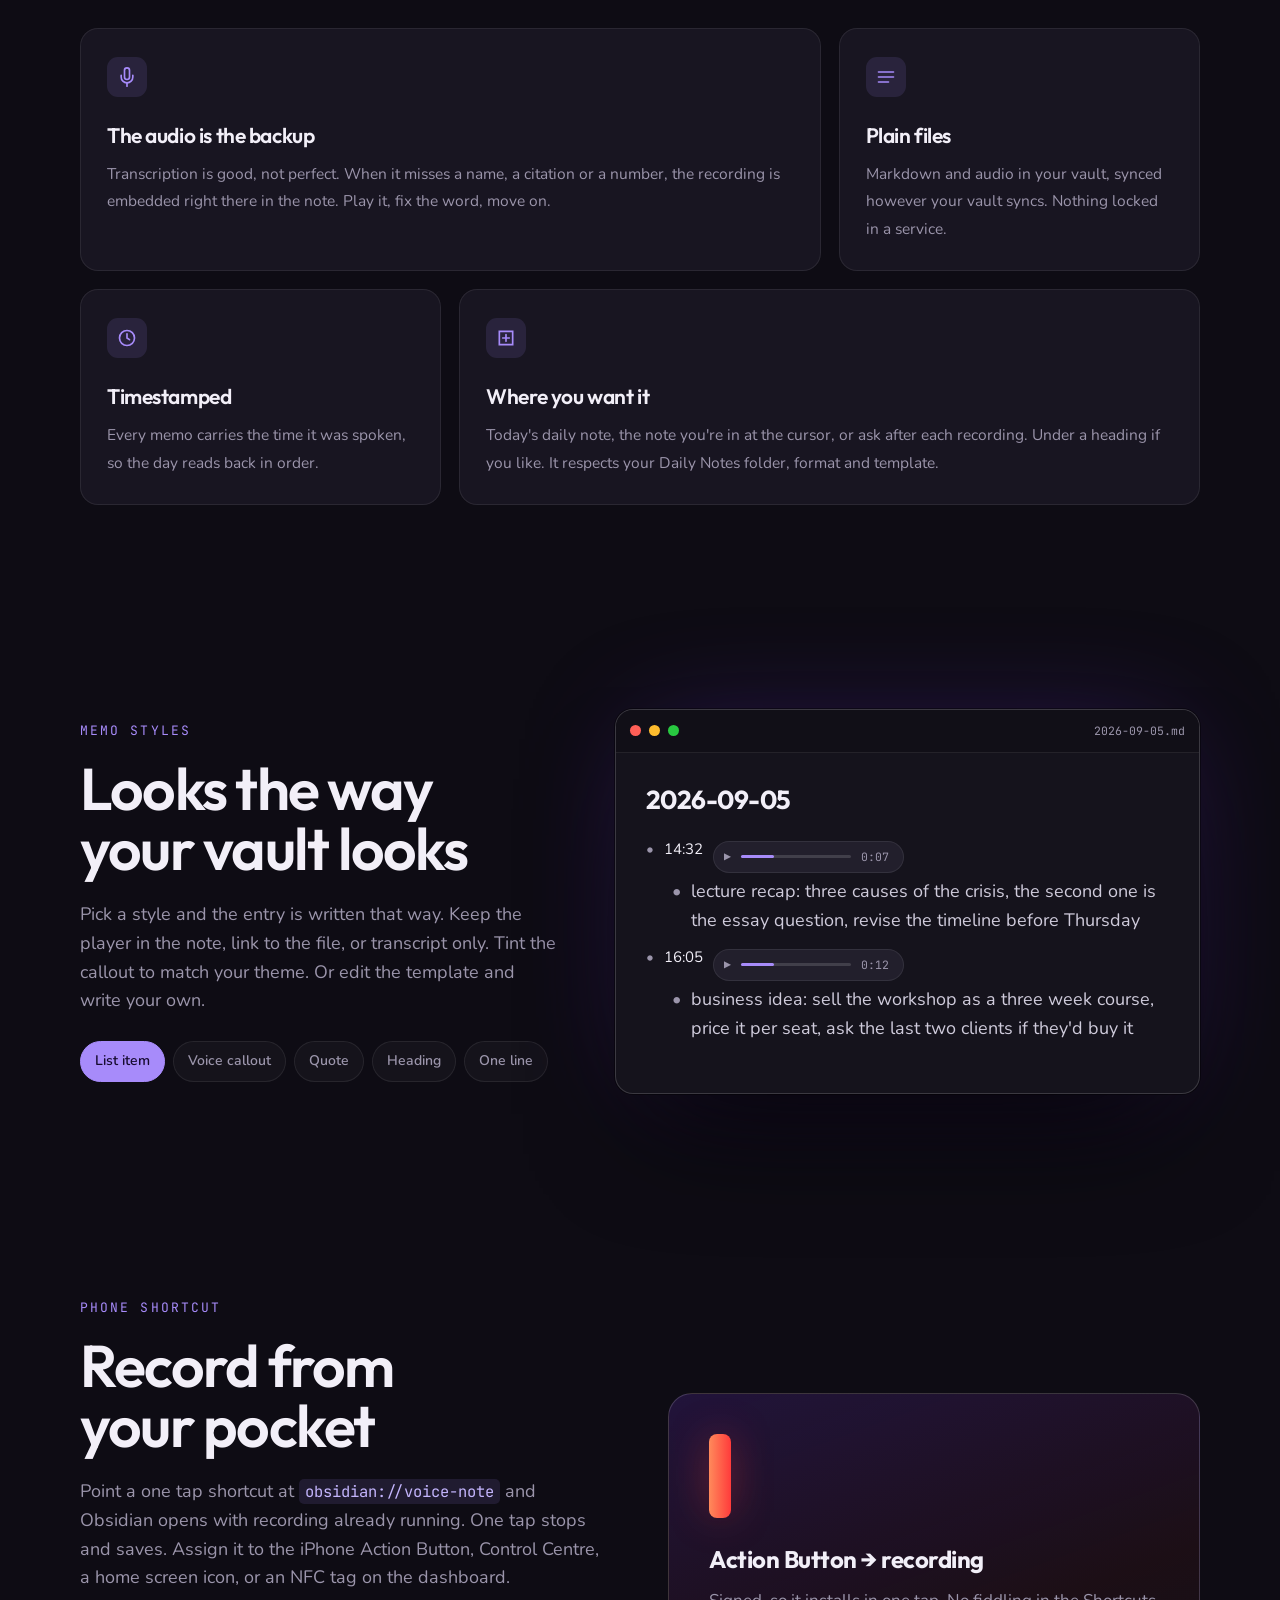
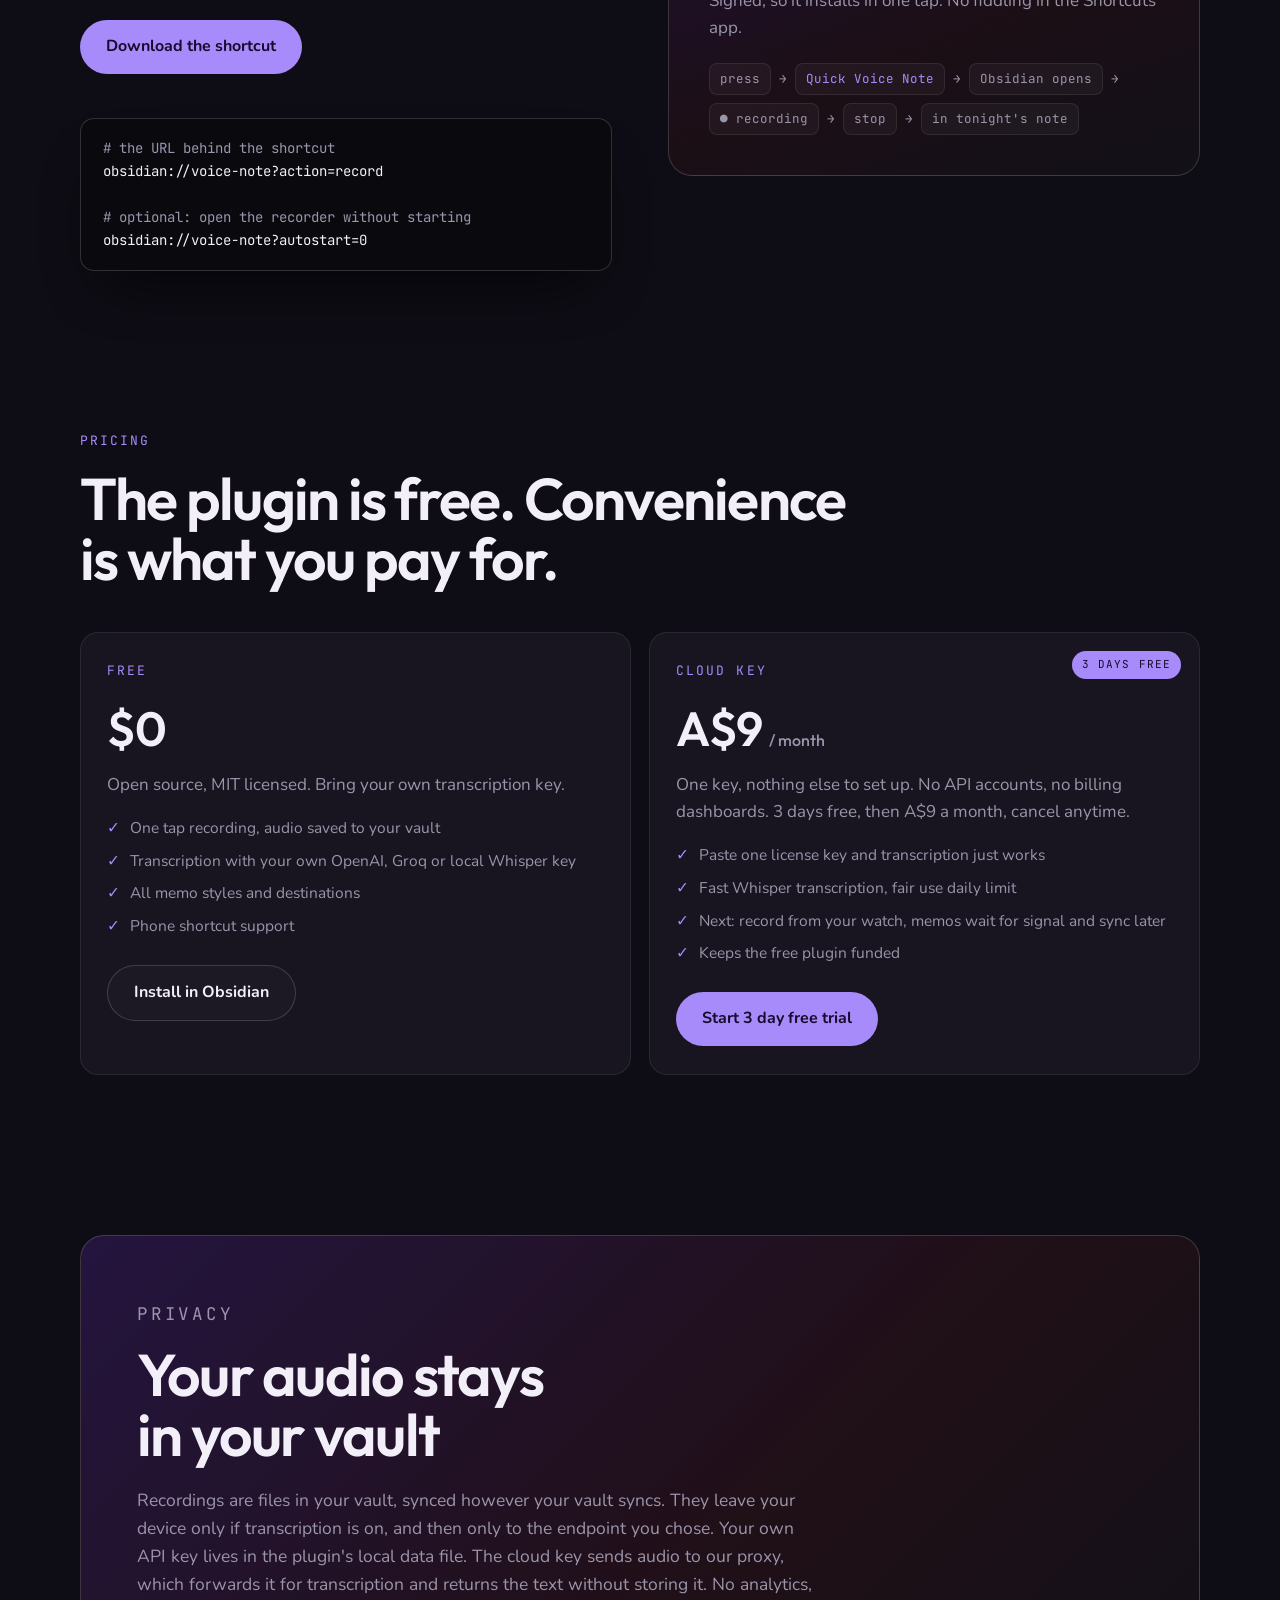
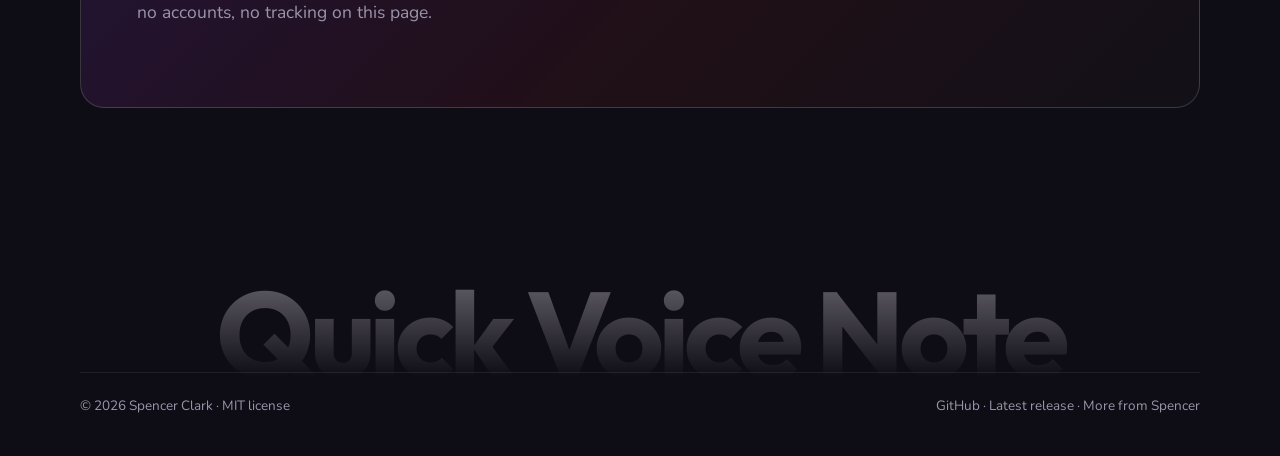
==== commit 2341509e: "Landing: tighten TALK card to match its neighbours Co-Authored-By: Claude Fable 5.1 <noreply@anthrop" ====
--- a/docs/index.html
+++ b/docs/index.html
@@ -368,7 +368,7 @@
     <p class="sub reveal" data-delay="2">For students walking out of a lecture, founders with an idea in the car, anyone who thinks best out loud and loses it by the time they're back at a desk.</p>
     <div class="steps">
       <div class="card reveal" data-delay="1"><div class="n">01 · TAP</div><b>Start from wherever you are</b><span>The red mic in the note header on your phone, the ribbon on desktop, or a phone shortcut so your Action Button starts recording before Obsidian is even on screen.</span></div>
-      <div class="card reveal" data-delay="2"><div class="n">02 · TALK</div><b>Long form, not dictation</b><span>Walk, think, keep going. Nothing cuts you off. Pause is a real button beside stop: take a call, wait out a lecture break, pick up in the same recording. The clock stops with you, and a safety limit saves the recording if you forget it's running in your pocket.</span></div>
+      <div class="card reveal" data-delay="2"><div class="n">02 · TALK</div><b>Long form, not dictation</b><span>Walk, think, keep going. Nothing cuts you off. Pause for a call or a break and pick up in the same recording. The clock stops with you. A safety limit saves it if you forget it's running in your pocket.</span></div>
       <div class="card reveal" data-delay="3"><div class="n">03 · READ</div><b>It's in tonight's note</b><span>Stop saves the audio and adds a timestamped entry to your daily note or the note you're in, with the transcript as plain text you can search, link and edit.</span></div>
     </div>
     <div class="features">
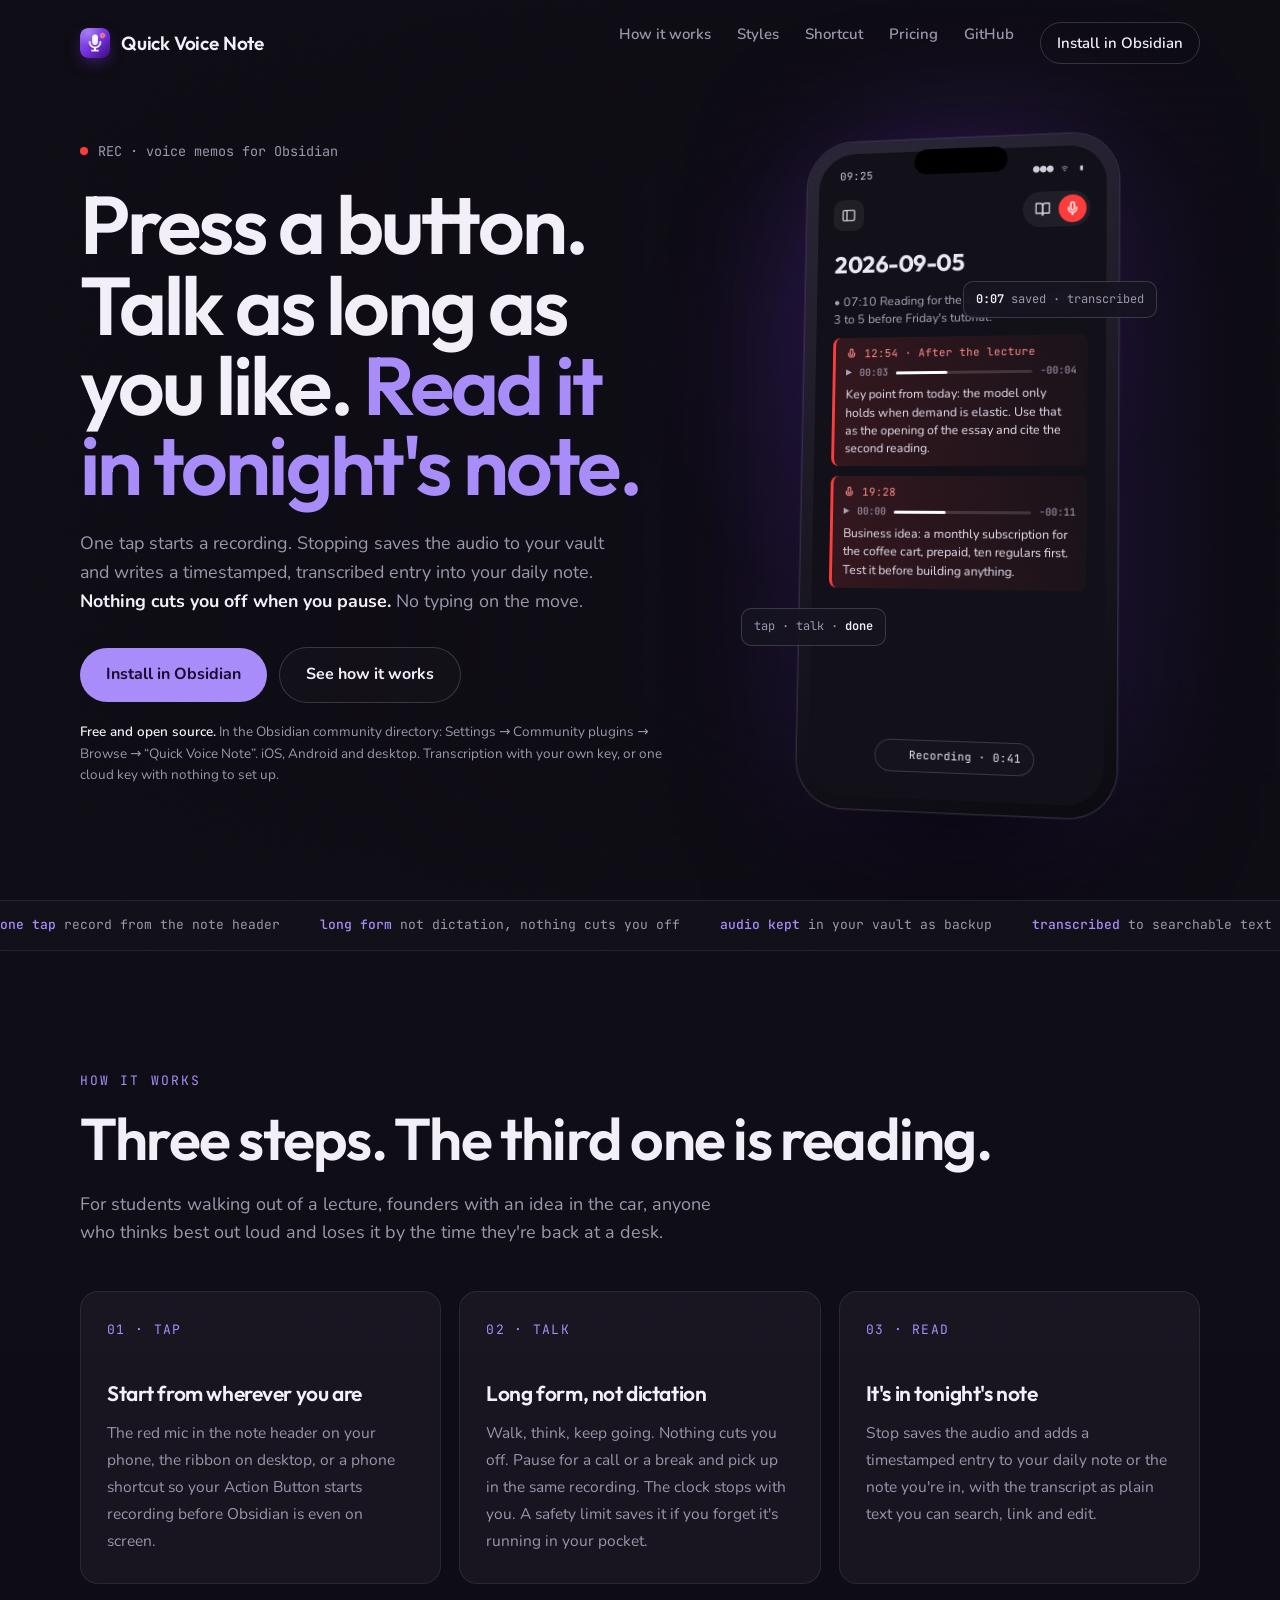
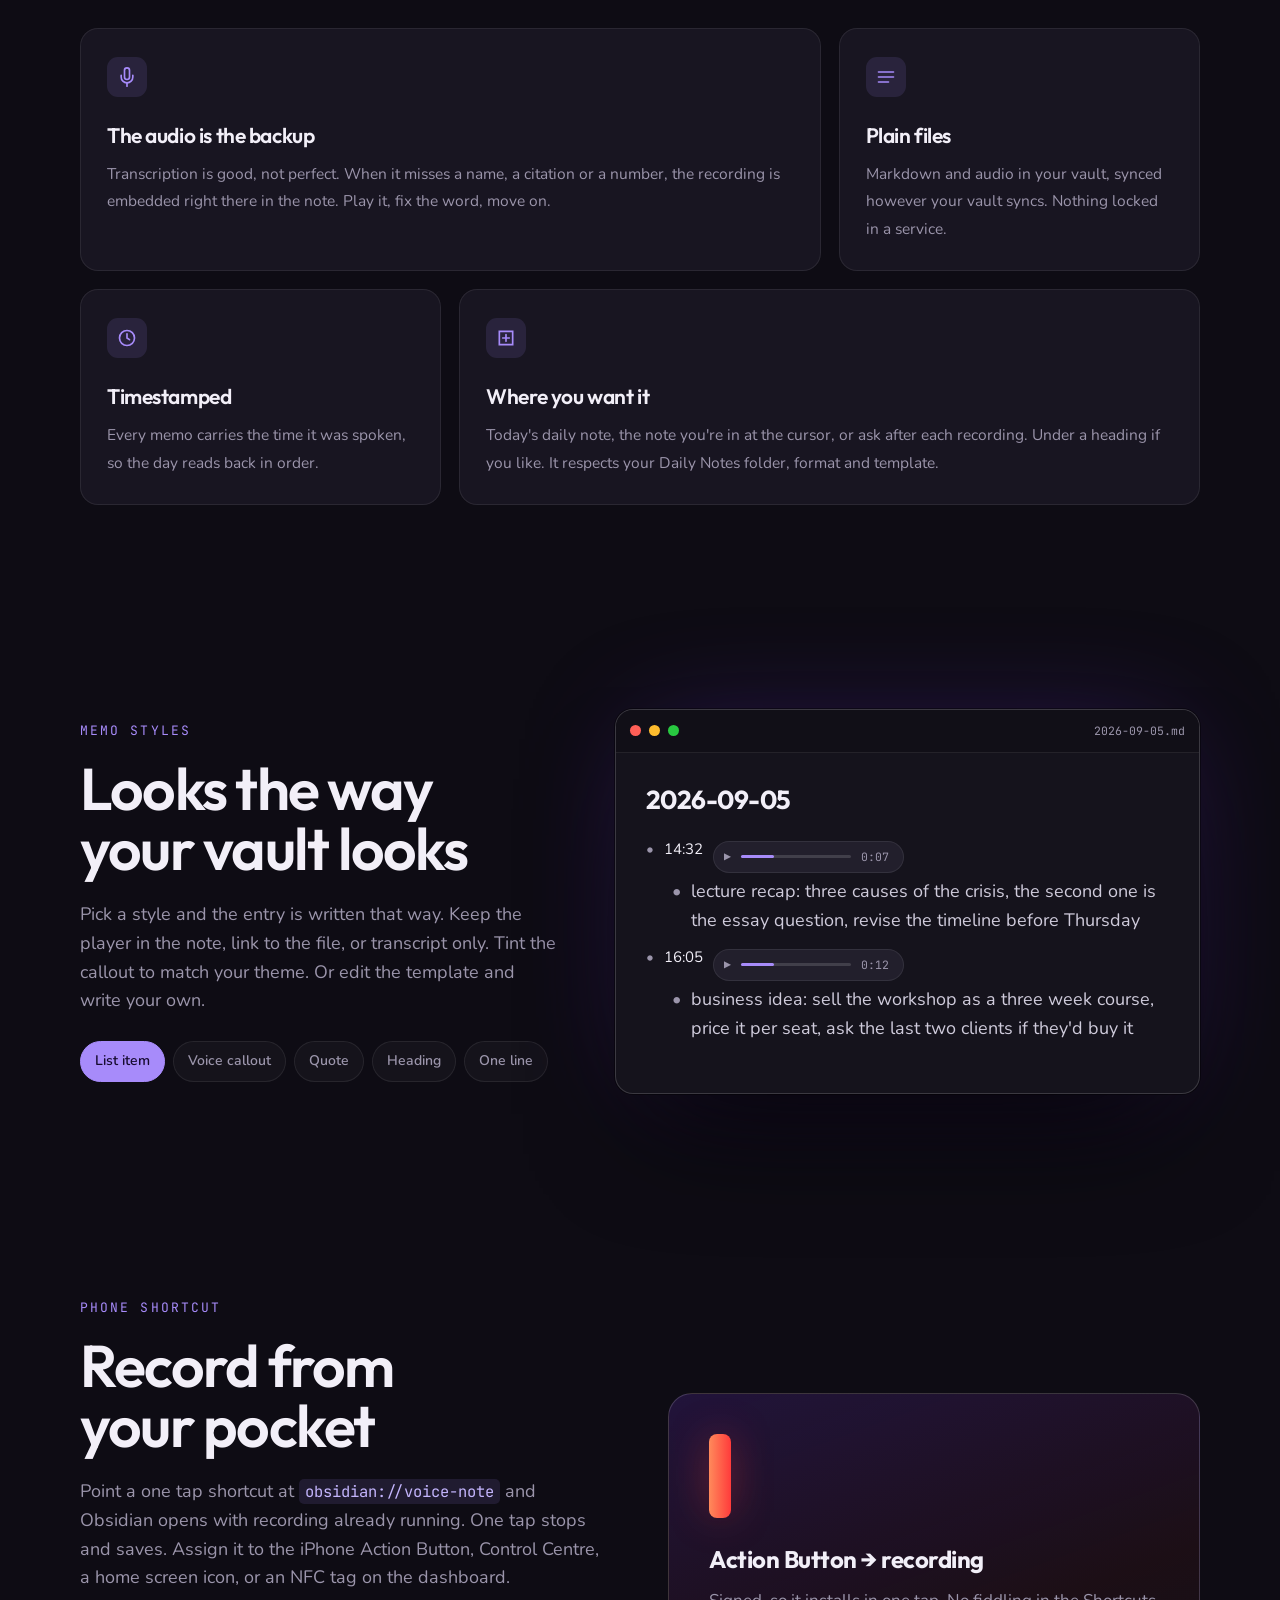
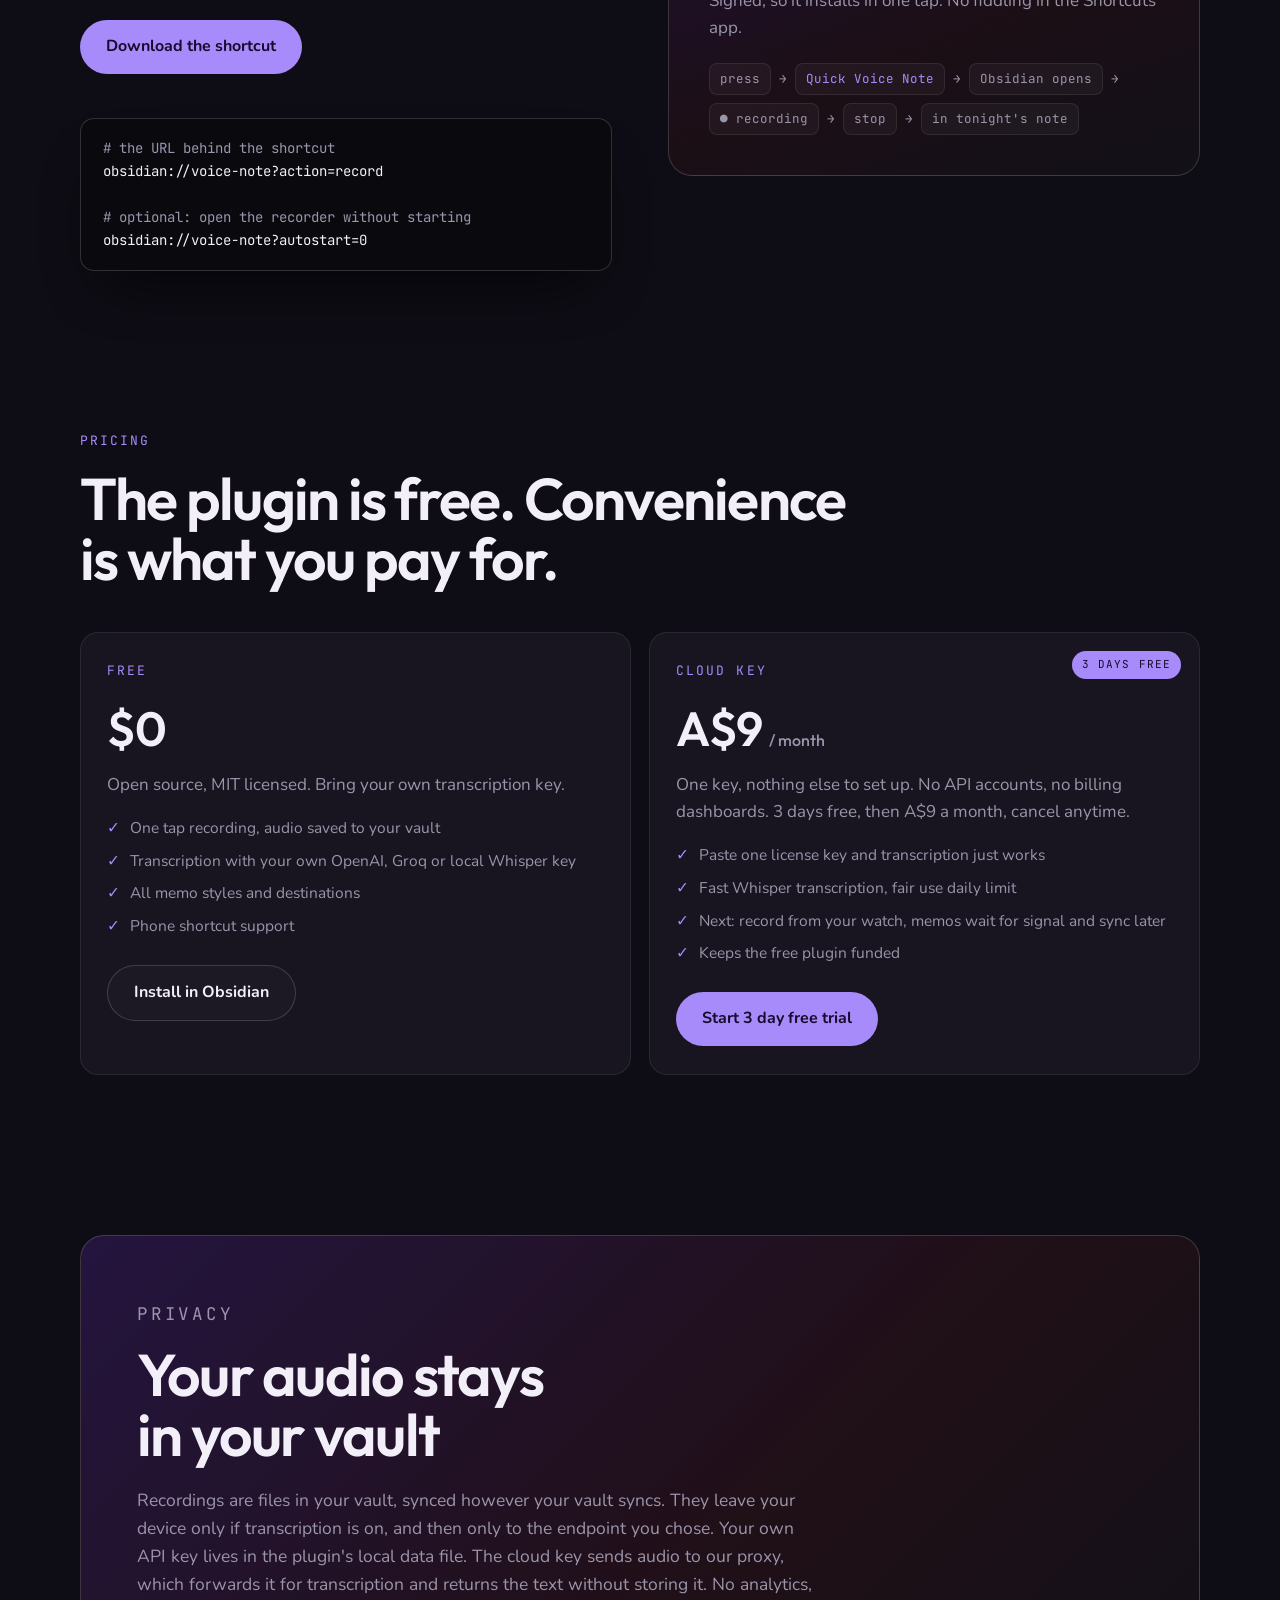
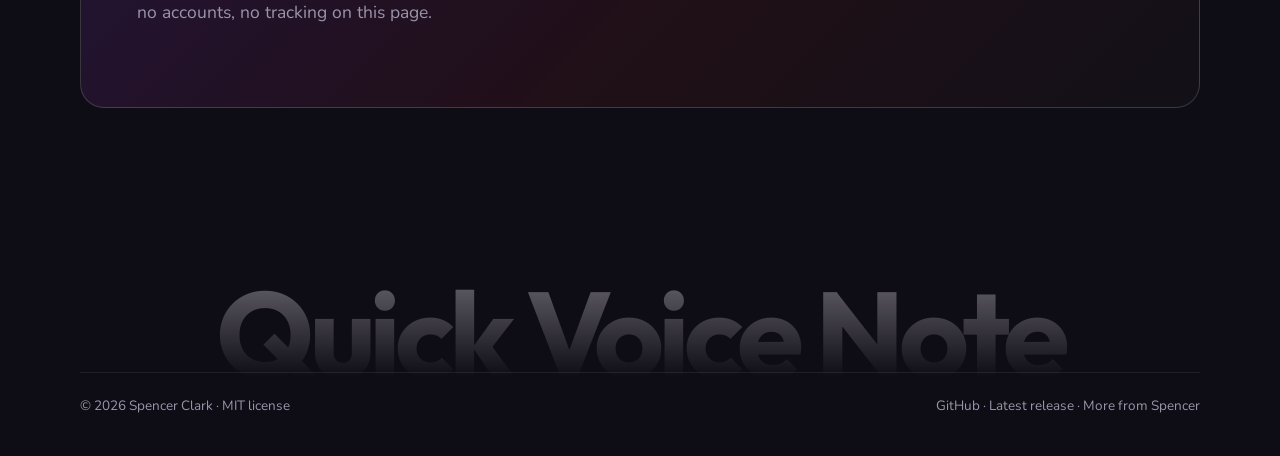
==== commit 7521b2e5: "Landing: ambient Seedance backdrop loop replaces the CSS waveform bars The hero's 90 JS-built <i> ba" ====
--- a/docs/index.html
+++ b/docs/index.html
@@ -83,11 +83,10 @@
   .hero-note { margin-top: 18px; font-size: 13.5px; color: var(--muted); opacity: 0; animation: fade 1s var(--ease) 1s forwards; }
   .hero-note b { color: var(--text); font-weight: 600; }
 
-  /* waveform backdrop */
-  .wave { position: absolute; inset: 0; z-index: 1; pointer-events: none; display: flex; align-items: center; gap: 6px; padding: 0 4vw; opacity: .55;
+  /* ambient backdrop: Seedance loop over its own poster, masked so it fades out at the edges */
+  .wave { position: absolute; inset: 0; z-index: 1; pointer-events: none; opacity: .65; background: url(img/hero-poster.jpg) center / cover no-repeat;
     -webkit-mask-image: radial-gradient(ellipse 75% 65% at 62% 50%, #000 30%, transparent 78%); mask-image: radial-gradient(ellipse 75% 65% at 62% 50%, #000 30%, transparent 78%); }
-  .wave i { flex: 1; height: 12%; border-radius: 999px; background: linear-gradient(180deg, rgba(167,139,250,.9), rgba(124,58,237,.35)); transform-origin: center; animation: bar 2.4s ease-in-out infinite; }
-  @keyframes bar { 0%, 100% { transform: scaleY(.3); } 50% { transform: scaleY(1); } }
+  .wave-video { display: block; width: 100%; height: 100%; object-fit: cover; }
   .hero-fade { position: absolute; inset: 0; z-index: 2; pointer-events: none;
     background: linear-gradient(90deg, var(--ground) 0%, rgba(14,12,20,.92) 30%, rgba(14,12,20,.3) 60%, rgba(14,12,20,.1) 100%), linear-gradient(180deg, var(--ground) 0%, transparent 20%, transparent 78%, var(--ground) 100%); }
 
@@ -249,7 +248,7 @@
     .cta-row .btn { flex: 1 1 100%; justify-content: center; text-align: center; }
     .hero-note { font-size: 13px; margin-top: 14px; }
     .hero-fade { background: linear-gradient(180deg, var(--ground) 0%, rgba(14,12,20,.55) 40%, rgba(14,12,20,.7) 100%); }
-    .wave { opacity: .42; padding: 0 2vw; gap: 4px; }
+    .wave { opacity: .5; }
     .phone { width: 236px; border-radius: 40px; padding: 9px; }
     .float { font-size: 11px; padding: 6px 10px; }
     .float.a { right: 0; } .float.b { left: 0; }
@@ -273,7 +272,8 @@
   }
   @media (prefers-reduced-motion: reduce) {
     html { scroll-behavior: auto; }
-    .grain, .ticker .track, .wave i, .toast .eq i, .float, .promptbar .dot, .bar2 .mic { animation: none !important; }
+    .grain, .ticker .track, .toast .eq i, .float, .promptbar .dot, .bar2 .mic { animation: none !important; }
+    .wave-video { display: none; }
     h1 .w, .promptbar, .lede, .cta-row, .hero-note, .phone-wrap { animation: none !important; opacity: 1; transform: none; }
     .reveal { opacity: 1; transform: none; transition: none; }
     .glow { display: none !important; }
@@ -300,7 +300,11 @@
 </nav>
 
 <header class="hero">
-  <div class="wave" id="wave" aria-hidden="true"></div>
+  <div class="wave" aria-hidden="true">
+    <video class="wave-video" id="wave-video" autoplay muted loop playsinline preload="metadata" poster="img/hero-poster.jpg" disablepictureinpicture>
+      <source src="img/hero-loop.mp4" type="video/mp4">
+    </video>
+  </div>
   <div class="hero-fade" aria-hidden="true"></div>
   <div class="wrap">
     <div class="hero-copy">
@@ -541,15 +545,11 @@
     // words inside the .v span inherit its colour
     h.querySelectorAll('.v .w').forEach(function (w) { w.classList.add('v'); });
   })();
-  // waveform bars
+  // backdrop video: leave the poster still for reduced motion or data saver
   (function () {
-    var w = document.getElementById('wave'); if (!w) return;
-    for (var i = 0; i < 90; i++) {
-      var b = document.createElement('i');
-      var h = 8 + Math.round(Math.abs(Math.sin(i * .35)) * 60 + Math.random() * 20);
-      b.style.height = h + '%'; b.style.animationDelay = (-(i * .07) % 2.4) + 's'; b.style.animationDuration = (1.8 + Math.random() * 1.6) + 's';
-      w.appendChild(b);
-    }
+    var v = document.getElementById('wave-video'); if (!v) return;
+    var still = matchMedia('(prefers-reduced-motion: reduce)').matches || (navigator.connection && navigator.connection.saveData);
+    if (still) { v.removeAttribute('autoplay'); v.pause(); v.preload = 'none'; }
   })();
   // ticker duplicate
   (function () { var t = document.getElementById('track'); if (t) t.innerHTML += t.innerHTML; })();
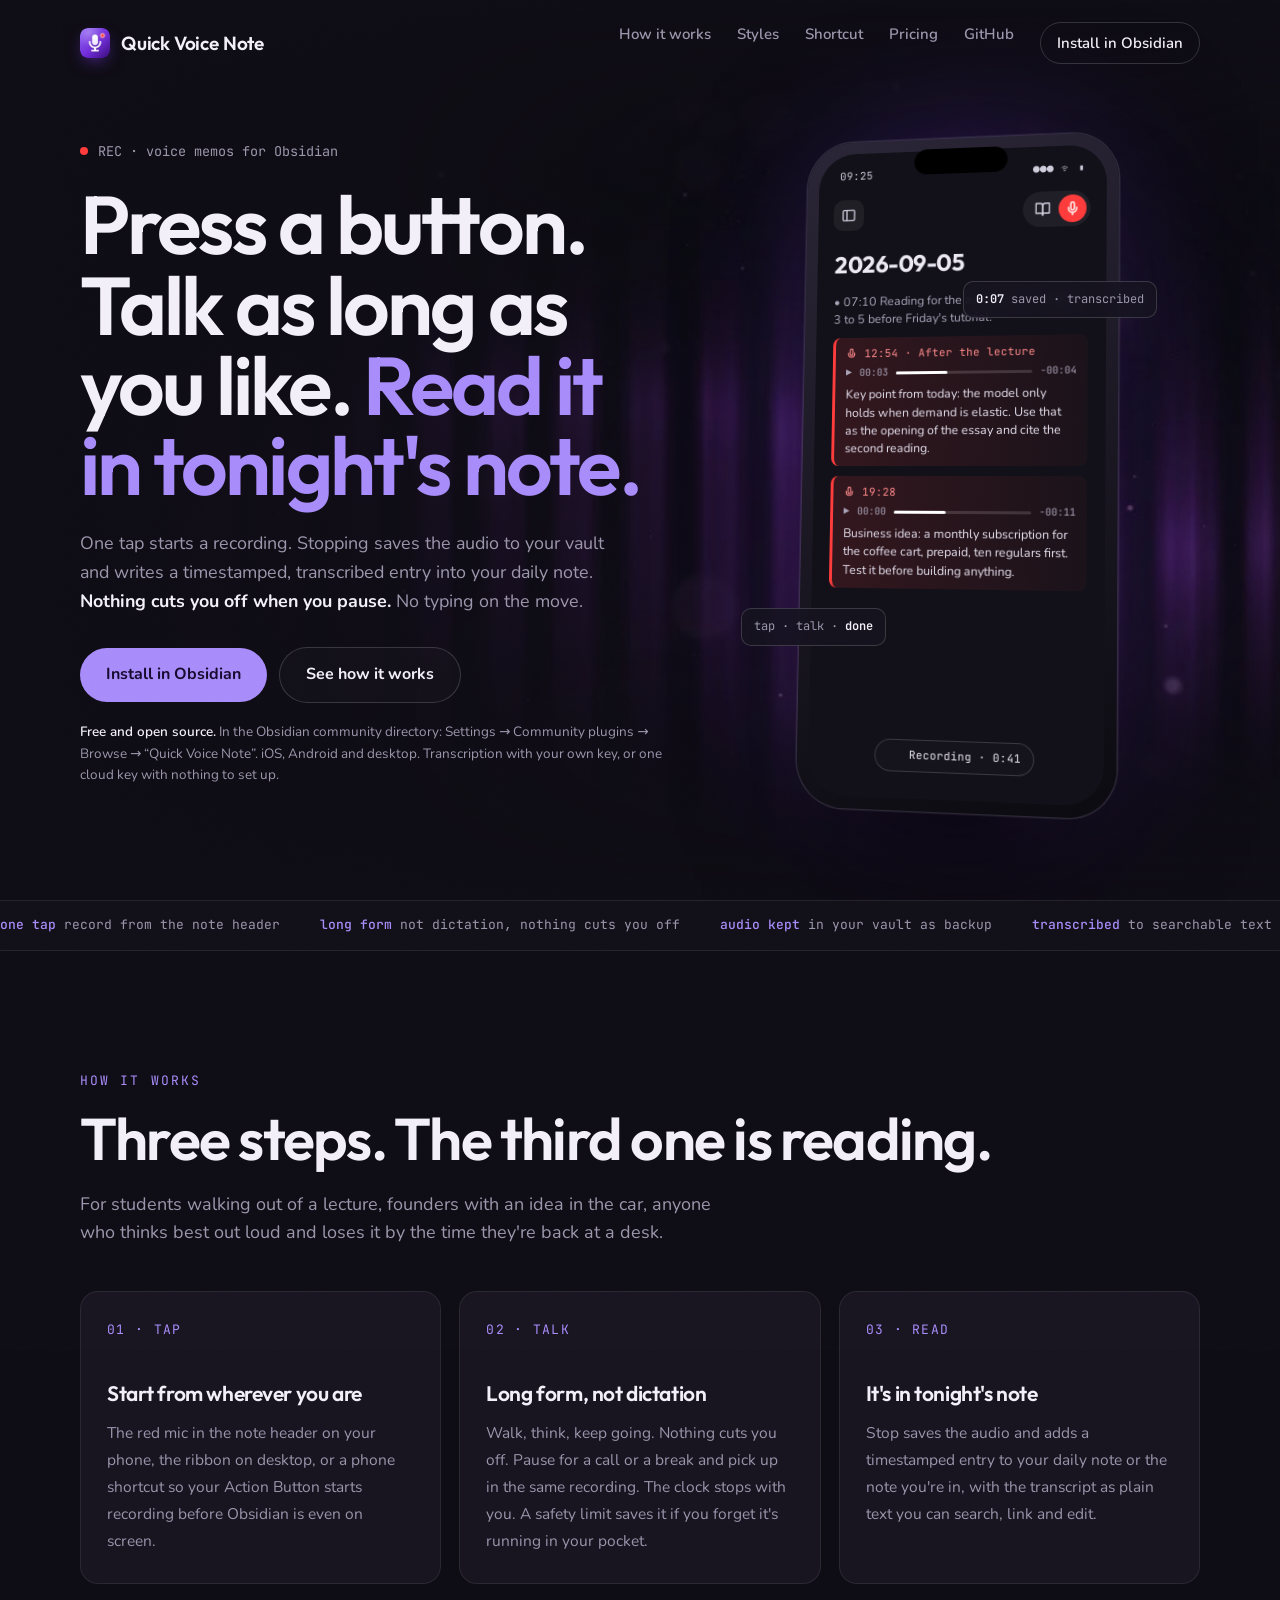
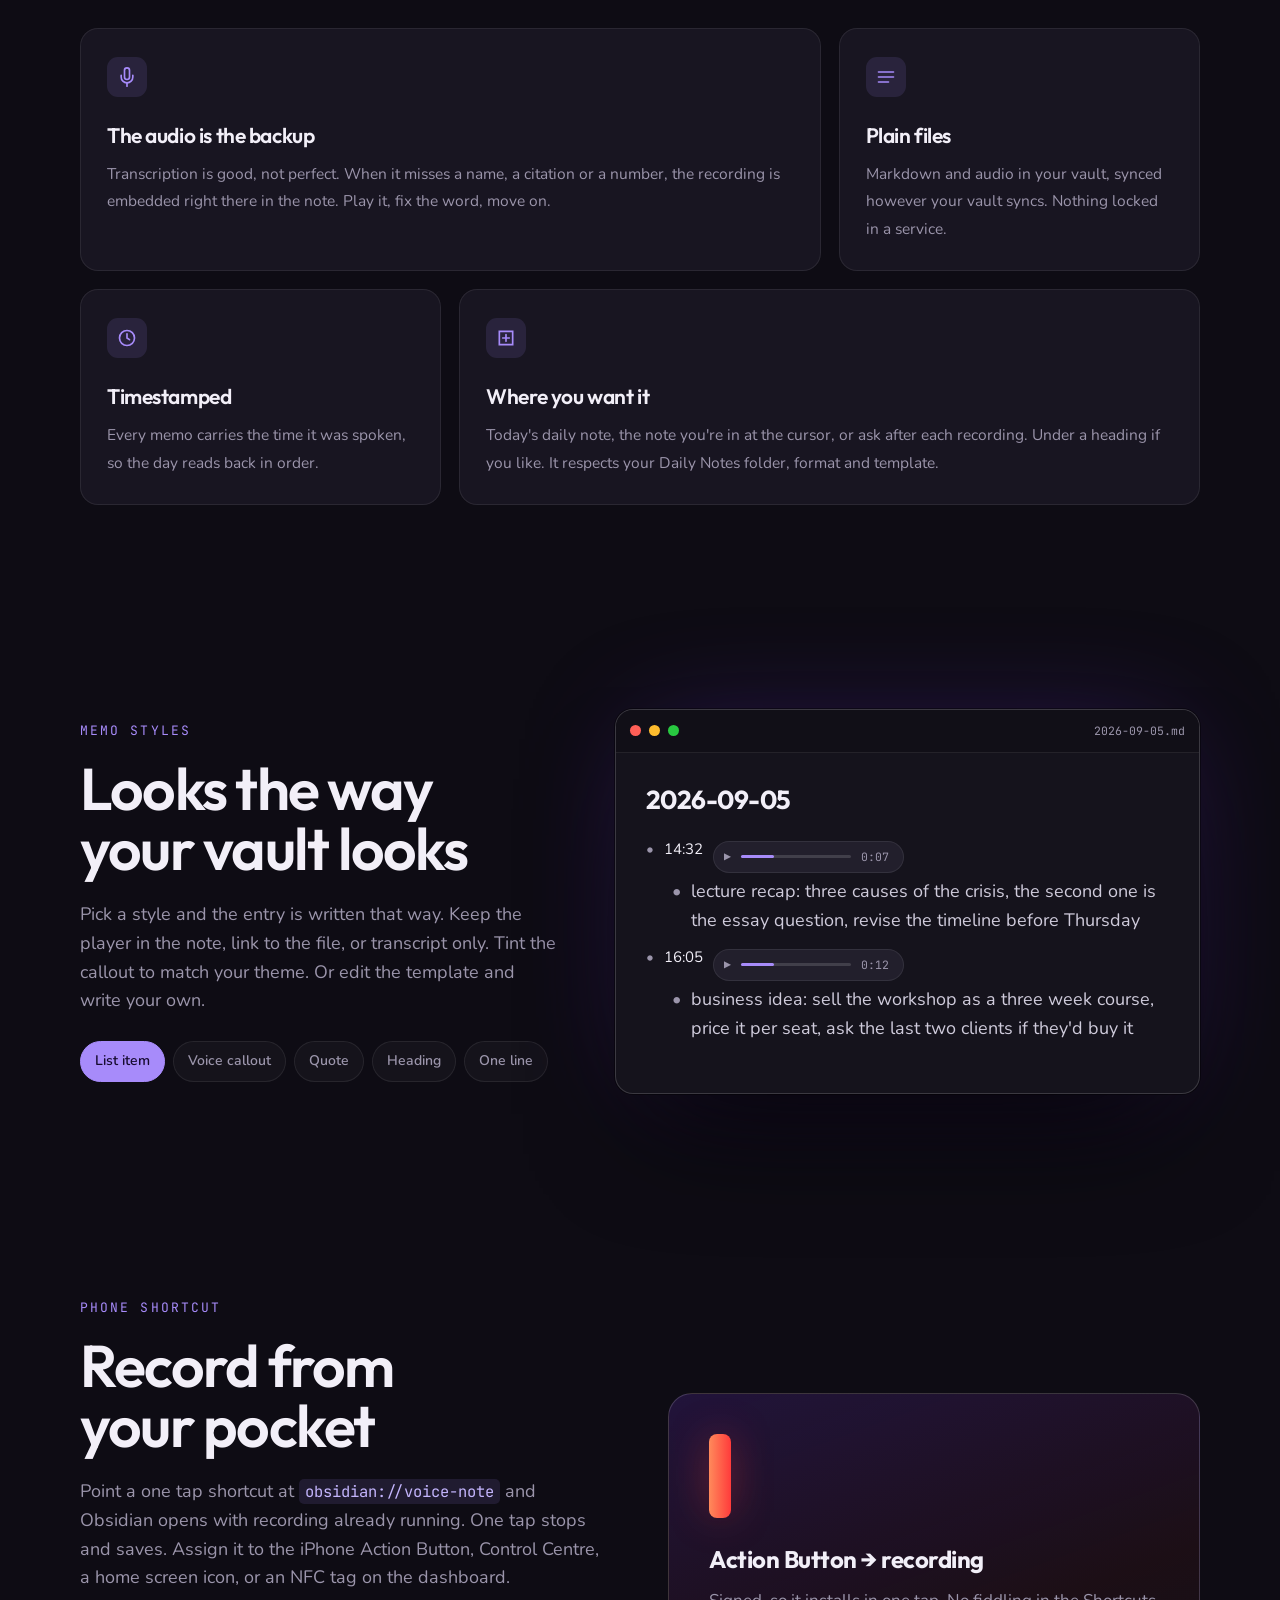
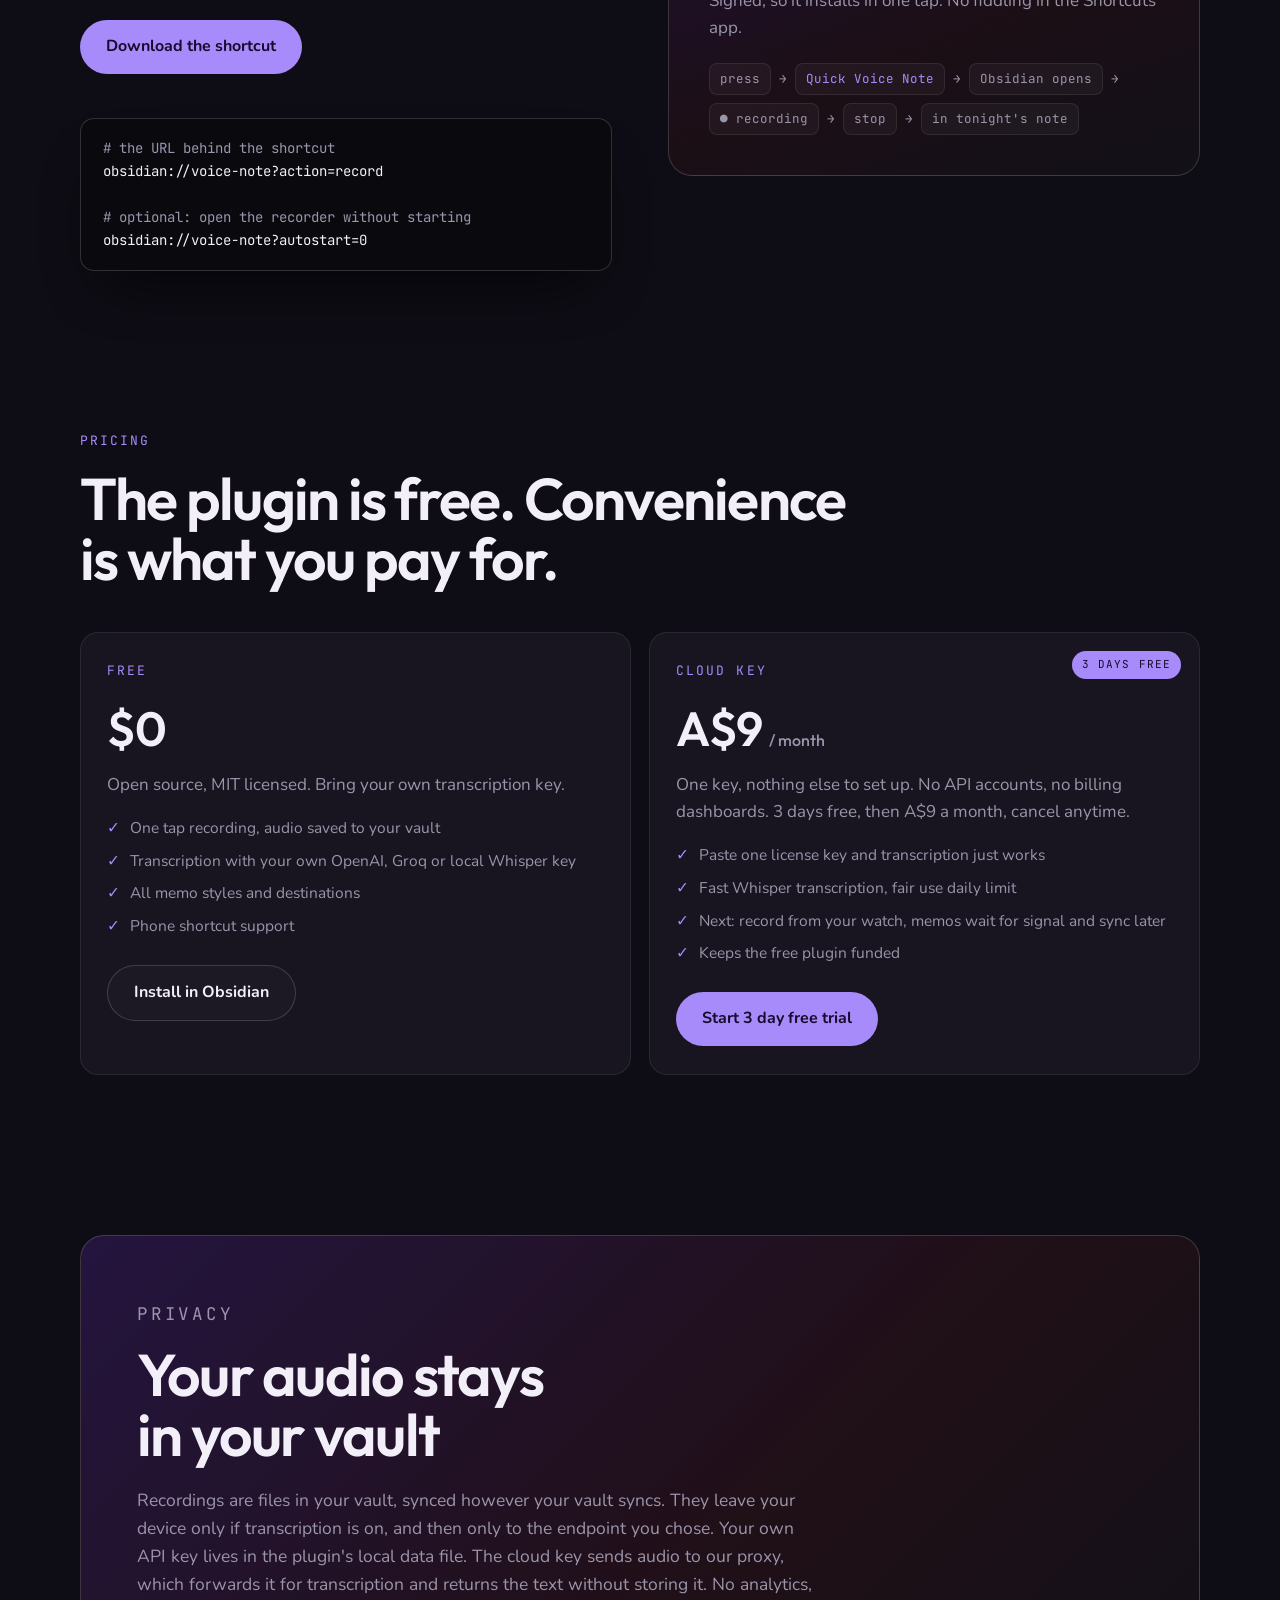
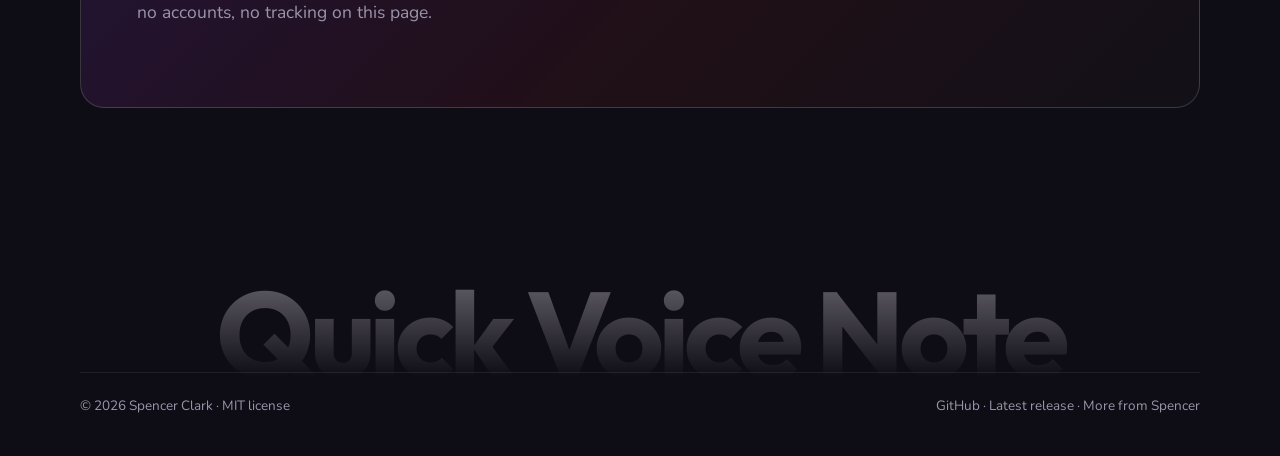
==== commit 914b71c2: "Landing: Seedance 2.5 hero loop and poster Take hero-waveform-1386462161 (soft violet columns with b" ====
--- a/docs/index.html
+++ b/docs/index.html
@@ -84,7 +84,7 @@
   .hero-note b { color: var(--text); font-weight: 600; }
 
   /* ambient backdrop: Seedance loop over its own poster, masked so it fades out at the edges */
-  .wave { position: absolute; inset: 0; z-index: 1; pointer-events: none; opacity: .65; background: url(img/hero-poster.jpg) center / cover no-repeat;
+  .wave { position: absolute; inset: 0; z-index: 1; pointer-events: none; opacity: .9; background: url(img/hero-poster.jpg) center / cover no-repeat;
     -webkit-mask-image: radial-gradient(ellipse 75% 65% at 62% 50%, #000 30%, transparent 78%); mask-image: radial-gradient(ellipse 75% 65% at 62% 50%, #000 30%, transparent 78%); }
   .wave-video { display: block; width: 100%; height: 100%; object-fit: cover; }
   .hero-fade { position: absolute; inset: 0; z-index: 2; pointer-events: none;
@@ -248,7 +248,7 @@
     .cta-row .btn { flex: 1 1 100%; justify-content: center; text-align: center; }
     .hero-note { font-size: 13px; margin-top: 14px; }
     .hero-fade { background: linear-gradient(180deg, var(--ground) 0%, rgba(14,12,20,.55) 40%, rgba(14,12,20,.7) 100%); }
-    .wave { opacity: .5; }
+    .wave { opacity: .7; }
     .phone { width: 236px; border-radius: 40px; padding: 9px; }
     .float { font-size: 11px; padding: 6px 10px; }
     .float.a { right: 0; } .float.b { left: 0; }
